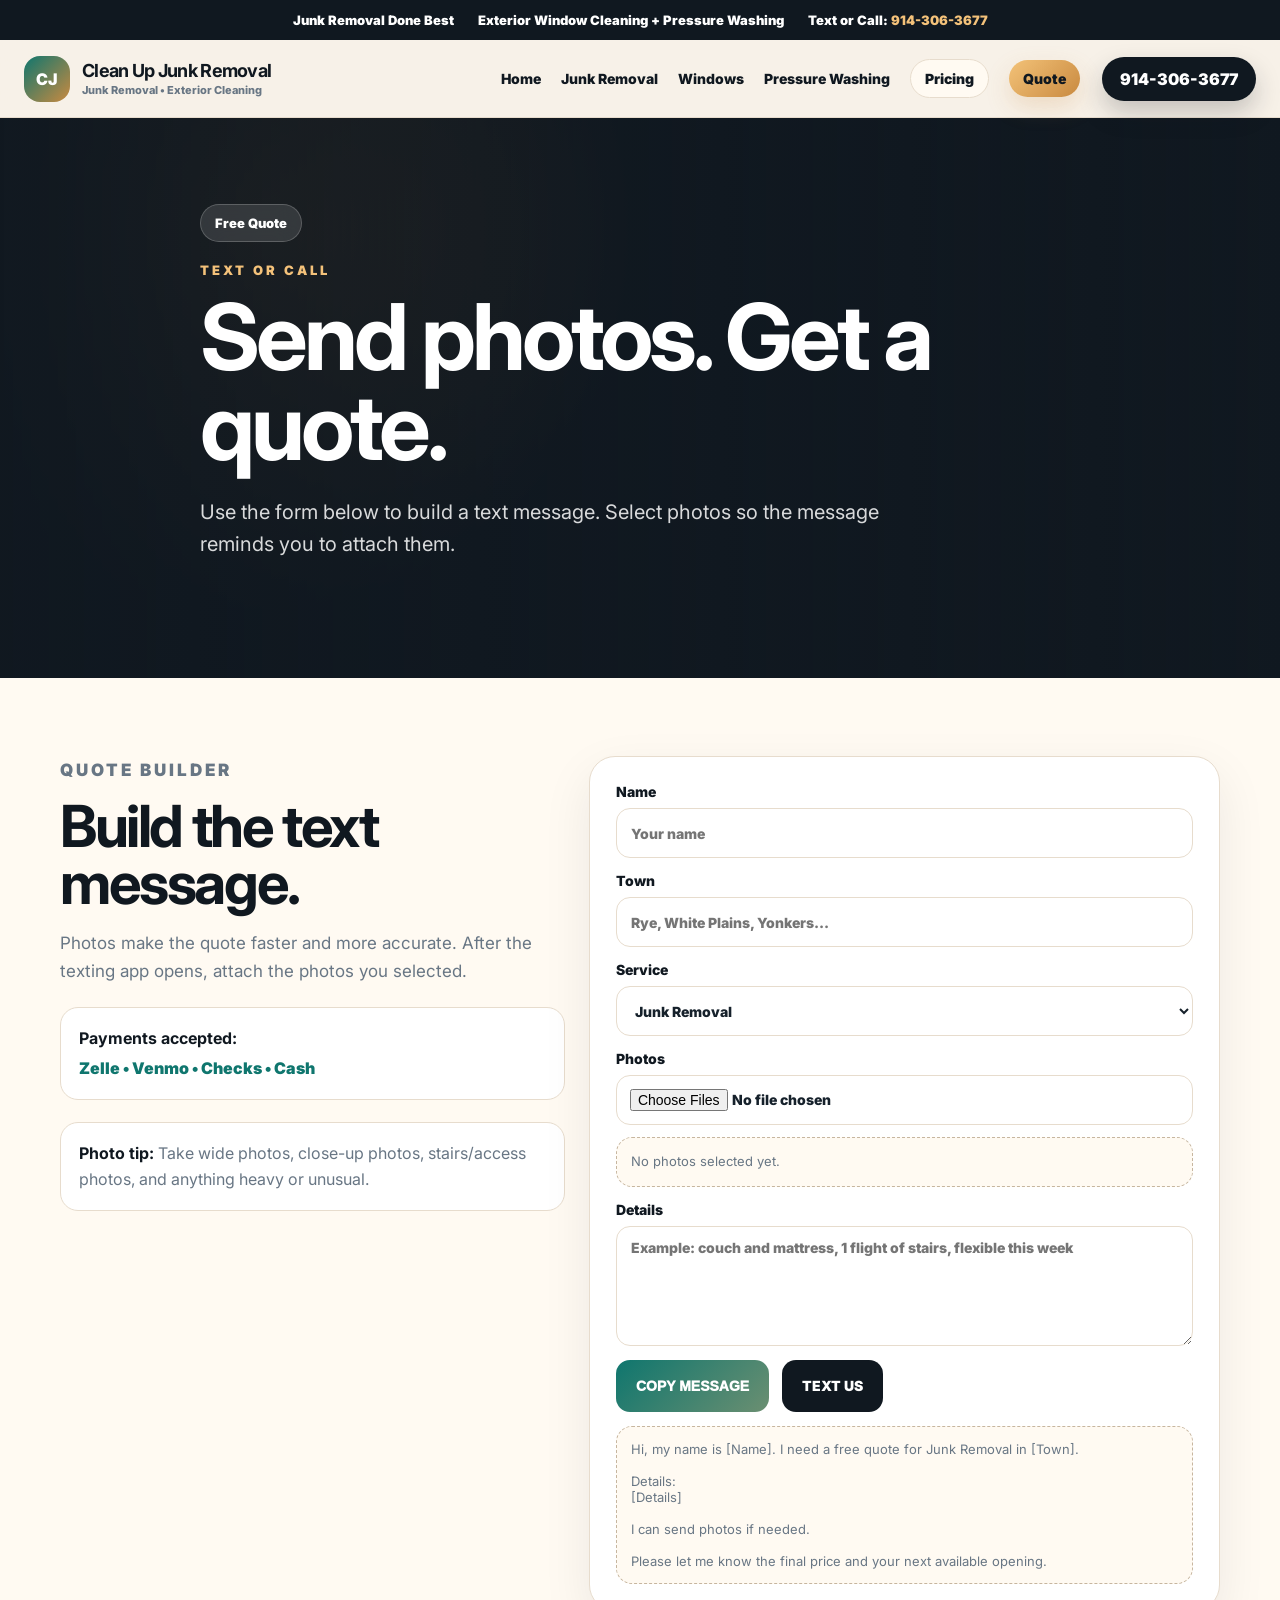
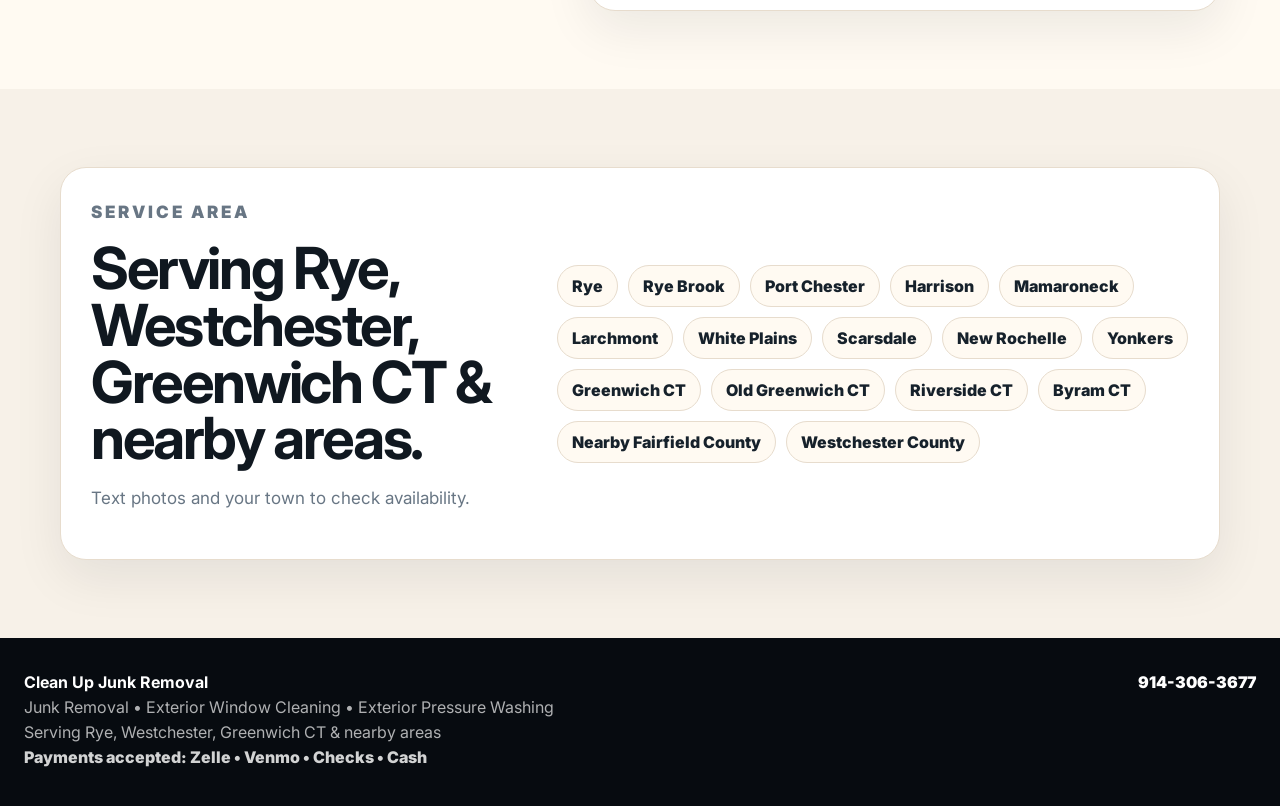
==== contact.html @ 40a19908 "Update pressure washing wording service area payments and mobile layout" ====
<!doctype html>
<html lang="en">
<head>
  <meta charset="utf-8" />
  <meta name="viewport" content="width=device-width, initial-scale=1" />
  <title>Free Quote | Clean Up Junk Removal</title>
  <meta name="description" content="Build a quote message and select photos for Clean Up Junk Removal in Westchester." />
  <link rel="stylesheet" href="style.css" />
  <script defer src="script.js"></script>
</head>

<body>

  <div class="progress"><span></span></div>

  <div class="topbar">
    <span>Junk Removal Done Best</span>
    <span>Exterior Window Cleaning + Pressure Washing</span>
    <span>Text or Call: <a href="tel:9143063677">914-306-3677</a></span>
  </div>

  <header class="header">
    <a href="index.html" class="brand">
      <span class="badge">CJ</span>
      <span>
        <strong>Clean Up Junk Removal</strong>
        <small>Junk Removal • Exterior Cleaning</small>
      </span>
    </a>

    
<nav class="nav">
  <a href="index.html">Home</a>
  <a href="junk-removal.html">Junk Removal</a>
  <a href="window-cleaning.html">Windows</a>
  <a href="power-washing.html">Pressure Washing</a>
  <a href="pricing.html" class="nav-cta nav-pricing">Pricing</a>
  <a href="contact.html" class="nav-cta nav-quote">Quote</a>
</nav>


    <a class="phone" href="tel:9143063677">914-306-3677</a>

    <button class="menu" id="menu" aria-label="Open menu">☰</button>
  </header>


  <main>
    <section class="hero small">
      <div class="hero-bg" style="background-image:url('https://images.unsplash.com/photo-1600585154340-be6161a56a0c?auto=format&fit=crop&w=1800&q=85');"></div>

      <div class="container hero-content reveal">
        <div class="pill">Free Quote</div>
        <p class="eyebrow">Text or Call</p>
        <h1>Send photos. Get a quote.</h1>
        <p class="hero-text">
          Use the form below to build a text message. Select photos so the message reminds you to attach them.
        </p>
      </div>
    </section>

    <section class="section soft">
      <div class="container quote-grid">
        <div class="reveal">
          <p class="eyebrow">Quote Builder</p>
          <h2>Build the text message.</h2>
          <p>
            Photos make the quote faster and more accurate. After the texting app opens,
            attach the photos you selected.
          </p>

          
          <div class="payment-methods-box">
            <strong>Payments accepted:</strong>
            <span>Zelle • Venmo • Checks • Cash</span>
          </div>

          <div class="photo-help">
            <strong>Photo tip:</strong>
            Take wide photos, close-up photos, stairs/access photos, and anything heavy or unusual.
          </div>
        </div>

        <form class="quote-form reveal">
          <label>Name
            <input id="name" type="text" placeholder="Your name">
          </label>

          <label>Town
            <input id="town" type="text" placeholder="Rye, White Plains, Yonkers...">
          </label>

          <label>Service
            <select id="service">
              <option>Junk Removal</option>
              <option>Exterior Window Cleaning</option>
              <option>Exterior Pressure Washing</option>
              <option>Junk Removal + Exterior Add-On</option>
            </select>
          </label>

          <label>Photos
            <input id="photoUpload" type="file" accept="image/*" multiple>
          </label>

          <div class="photo-list" id="photoList">
            No photos selected yet.
          </div>

          <label>Details
            <textarea id="details" placeholder="Example: couch and mattress, 1 flight of stairs, flexible this week"></textarea>
          </label>

          <div class="form-buttons">
            <button class="btn primary" type="button" id="copyMessage">Copy Message</button>
            <a class="btn dark" id="textMessage" href="sms:9143063677">Text Us</a>
          </div>

          <div class="preview" id="messagePreview">Fill this out and click Copy Message.</div>
        </form>
      </div>
    </section>

    <section class="section">
      <div class="container area-box reveal">
        <div>
          <p class="eyebrow">Service Area</p>
          <h2>Serving Rye, Westchester, Greenwich CT & nearby areas.</h2>
          <p>Text photos and your town to check availability.</p>
        </div>

        
<div class="areas">
  <span>Rye</span>
  <span>Rye Brook</span>
  <span>Port Chester</span>
  <span>Harrison</span>
  <span>Mamaroneck</span>
  <span>Larchmont</span>
  <span>White Plains</span>
  <span>Scarsdale</span>
  <span>New Rochelle</span>
  <span>Yonkers</span>
  <span>Greenwich CT</span>
  <span>Old Greenwich CT</span>
  <span>Riverside CT</span>
  <span>Byram CT</span>
  <span>Nearby Fairfield County</span>
  <span>Westchester County</span>
</div>

      </div>
    </section>
  </main>


  <footer class="footer">
    <div>
      <strong>Clean Up Junk Removal</strong>
      <p>Junk Removal • Exterior Window Cleaning • Exterior Pressure Washing</p>
      <p>Serving Rye, Westchester, Greenwich CT & nearby areas</p>
      <p class="payments">Payments accepted: Zelle • Venmo • Checks • Cash</p>
    </div>

    <a href="tel:9143063677">914-306-3677</a>
  </footer>

</body>
</html>
---- style.css ----
@import url('https://fonts.googleapis.com/css2?family=Inter:wght@400;600;700;800;900&display=swap');

:root {
  --dark: #101820;
  --dark2: #172430;
  --cream: #f7f1e8;
  --paper: #fffaf2;
  --teal: #0f766e;
  --sage: #6b8f71;
  --gold: #c98a40;
  --orange: #d97706;
  --text: #16212b;
  --muted: #687684;
  --line: #e7dccd;
  --white: #ffffff;
  --shadow: 0 24px 70px rgba(16, 24, 32, 0.16);
  --radius: 26px;
}

* {
  box-sizing: border-box;
}

html {
  scroll-behavior: smooth;
}

body {
  margin: 0;
  font-family: Inter, Arial, sans-serif;
  background: var(--cream);
  color: var(--text);
}

a {
  color: inherit;
  text-decoration: none;
}

.container {
  width: min(1160px, calc(100% - 36px));
  margin: 0 auto;
}

.progress {
  position: fixed;
  top: 0;
  left: 0;
  height: 4px;
  width: 100%;
  z-index: 9999;
}

.progress span {
  display: block;
  width: 0%;
  height: 100%;
  background: linear-gradient(90deg, var(--gold), var(--teal));
}

.topbar {
  min-height: 40px;
  display: flex;
  justify-content: center;
  gap: 24px;
  align-items: center;
  padding: 0 18px;
  background: var(--dark);
  color: white;
  font-size: 13px;
  font-weight: 900;
}

.topbar a {
  color: #f4c27a;
}

.header {
  height: 78px;
  position: sticky;
  top: 0;
  z-index: 100;
  padding: 0 24px;
  display: flex;
  align-items: center;
  gap: 22px;
  background: rgba(247, 241, 232, 0.92);
  border-bottom: 1px solid var(--line);
  backdrop-filter: blur(16px);
}

.brand {
  min-width: 250px;
  display: flex;
  align-items: center;
  gap: 12px;
}

.badge {
  width: 46px;
  height: 46px;
  border-radius: 16px;
  display: grid;
  place-items: center;
  background: linear-gradient(135deg, var(--teal), var(--gold));
  color: white;
  font-weight: 950;
}

.brand strong {
  display: block;
  color: var(--dark);
  font-size: 18px;
  letter-spacing: -0.7px;
}

.brand small {
  display: block;
  color: var(--muted);
  font-size: 11px;
  font-weight: 800;
  margin-top: 2px;
}

.nav {
  margin-left: auto;
  display: flex;
  align-items: center;
  gap: 20px;
  font-size: 14px;
  font-weight: 850;
}

.nav a {
  color: var(--dark);
  transition: 0.2s;
}

.nav a:hover,
.nav a.active {
  color: var(--teal);
}

.phone {
  padding: 12px 18px;
  border-radius: 999px;
  background: var(--dark);
  color: white;
  font-weight: 900;
  box-shadow: 0 12px 26px rgba(16, 24, 32, 0.22);
}

.menu {
  display: none;
  margin-left: auto;
  width: 46px;
  height: 46px;
  border: 0;
  border-radius: 14px;
  background: var(--dark);
  color: white;
  font-size: 24px;
}

.hero {
  position: relative;
  min-height: 680px;
  display: grid;
  align-items: center;
  overflow: hidden;
  color: white;
  background: var(--dark);
}

.hero.small {
  min-height: 500px;
}

.hero-bg {
  position: absolute;
  inset: 0;
  background-size: cover;
  background-position: center;
  transform: scale(1.04);
}

.hero::after {
  content: "";
  position: absolute;
  inset: 0;
  background:
    linear-gradient(90deg, rgba(16,24,32,.96), rgba(16,24,32,.68), rgba(16,24,32,.25)),
    radial-gradient(circle at 20% 20%, rgba(201,138,64,.35), transparent 34%);
}

.hero-content {
  position: relative;
  z-index: 2;
  max-width: 880px;
  padding: 86px 0;
}

.pill {
  width: fit-content;
  margin-bottom: 20px;
  padding: 10px 14px;
  border-radius: 999px;
  background: rgba(255,255,255,.12);
  border: 1px solid rgba(255,255,255,.2);
  backdrop-filter: blur(12px);
  font-size: 13px;
  font-weight: 900;
}

.eyebrow {
  margin: 0 0 14px;
  color: #f4c27a;
  font-size: 13px;
  font-weight: 950;
  letter-spacing: 3px;
  text-transform: uppercase;
}

h1,
h2,
h3 {
  margin: 0;
  line-height: 0.98;
}

h1 {
  color: white;
  font-size: clamp(48px, 8vw, 92px);
  letter-spacing: -4px;
}

h2 {
  color: var(--dark);
  font-size: clamp(34px, 5vw, 58px);
  letter-spacing: -2.4px;
}

h3 {
  color: var(--dark);
  font-size: 28px;
  letter-spacing: -1.2px;
}

.hero-text {
  max-width: 720px;
  margin: 24px 0 32px;
  color: rgba(255,255,255,.84);
  font-size: 20px;
  line-height: 1.6;
}

.actions,
.cta-row,
.form-buttons {
  display: flex;
  flex-wrap: wrap;
  gap: 13px;
}

.btn {
  min-height: 52px;
  padding: 0 20px;
  border: 0;
  border-radius: 14px;
  display: inline-flex;
  align-items: center;
  justify-content: center;
  cursor: pointer;
  font-weight: 950;
  font-size: 14px;
  text-transform: uppercase;
  transition: 0.2s;
}

.btn:hover {
  transform: translateY(-3px);
}

.primary {
  color: white;
  background: linear-gradient(135deg, var(--teal), var(--sage));
}

.gold {
  color: var(--dark);
  background: linear-gradient(135deg, #f3c278, var(--gold));
}

.dark {
  color: white;
  background: var(--dark);
}

.light {
  color: var(--dark);
  background: white;
  border: 1px solid var(--line);
}

.glass {
  color: white;
  background: rgba(255,255,255,.12);
  border: 1px solid rgba(255,255,255,.3);
  backdrop-filter: blur(10px);
}

.stats {
  margin-top: 36px;
  display: flex;
  flex-wrap: wrap;
  gap: 12px;
}

.stats div {
  padding: 16px 18px;
  min-width: 145px;
  border: 1px solid rgba(255,255,255,.16);
  border-radius: 18px;
  background: rgba(255,255,255,.1);
  backdrop-filter: blur(12px);
}

.stats strong {
  display: block;
  color: white;
  font-size: 23px;
  font-weight: 950;
}

.stats span {
  color: rgba(255,255,255,.72);
  font-size: 12px;
  font-weight: 850;
  text-transform: uppercase;
}

.section {
  padding: 78px 0;
}

.soft {
  background: var(--paper);
}

.heading {
  max-width: 820px;
  margin-bottom: 34px;
}

.heading.center {
  margin-left: auto;
  margin-right: auto;
  text-align: center;
}

.heading p,
.copy p,
.card p,
.price-card p,
.quote-grid p,
.area-box p {
  color: var(--muted);
  font-size: 17px;
  line-height: 1.65;
}

.service-switch {
  display: grid;
  grid-template-columns: 0.42fr 1fr;
  gap: 22px;
  align-items: stretch;
}

.switch-tabs {
  display: grid;
  gap: 12px;
}

.switch-tab {
  padding: 18px;
  min-height: 108px;
  border: 1px solid var(--line);
  border-radius: 20px;
  background: white;
  color: var(--dark);
  text-align: left;
  cursor: pointer;
  font: inherit;
  box-shadow: 0 15px 35px rgba(16,24,32,.07);
  transition: .2s;
}

.switch-tab:hover,
.switch-tab.active {
  background: var(--dark);
  color: white;
  transform: translateX(6px);
}

.switch-tab span {
  display: block;
  color: var(--gold);
  font-size: 12px;
  font-weight: 950;
  margin-bottom: 8px;
}

.switch-tab strong {
  display: block;
  font-size: 20px;
  font-weight: 950;
}

.switch-tab small {
  display: block;
  margin-top: 6px;
  color: var(--muted);
  font-weight: 750;
}

.switch-tab.active small,
.switch-tab:hover small {
  color: rgba(255,255,255,.7);
}

.switch-display {
  overflow: hidden;
  border-radius: 30px;
  display: grid;
  grid-template-columns: 0.92fr 1.08fr;
  background: white;
  border: 1px solid var(--line);
  box-shadow: var(--shadow);
}

.switch-photo {
  min-height: 500px;
  background-size: cover;
  background-position: center;
}

.switch-copy {
  padding: 34px;
  align-self: center;
}

.switch-copy p {
  color: var(--muted);
  line-height: 1.65;
}

ul {
  list-style: none;
  padding: 0;
  margin: 18px 0 0;
}

li {
  position: relative;
  padding-left: 22px;
  margin: 9px 0;
  font-weight: 700;
}

li::before {
  content: "✓";
  position: absolute;
  left: 0;
  color: var(--teal);
  font-weight: 950;
}

.cards,
.price-grid,
.reviews,
.steps {
  display: grid;
  grid-template-columns: repeat(3, 1fr);
  gap: 18px;
}

.card,
.price-card,
.review,
.step,
.quote-form,
.area-box {
  border: 1px solid var(--line);
  border-radius: var(--radius);
  background: white;
  box-shadow: 0 18px 50px rgba(16,24,32,.08);
}

.card {
  overflow: hidden;
  transition: .22s;
}

.card:hover,
.price-card:hover,
.review:hover,
.step:hover {
  transform: translateY(-6px);
  box-shadow: var(--shadow);
}

.card-img {
  min-height: 220px;
  background-size: cover;
  background-position: center;
}

.card-body,
.price-card,
.review,
.step {
  padding: 24px;
}

.tag {
  display: inline-flex;
  margin-bottom: 12px;
  padding: 8px 11px;
  border-radius: 999px;
  color: white;
  background: var(--dark);
  font-size: 11px;
  font-weight: 950;
  text-transform: uppercase;
  letter-spacing: .8px;
}

.tag.goldtag {
  background: var(--gold);
  color: var(--dark);
}

.tag.teal {
  background: var(--teal);
}

.card-link {
  display: inline-block;
  margin-top: 16px;
  color: var(--teal);
  font-weight: 950;
}

.price-tabs {
  display: flex;
  flex-wrap: wrap;
  gap: 10px;
  margin-bottom: 24px;
}

.price-tab {
  padding: 12px 16px;
  border: 1px solid var(--line);
  border-radius: 999px;
  background: white;
  color: var(--dark);
  font-weight: 950;
  cursor: pointer;
}

.price-tab.active {
  background: var(--dark);
  color: white;
}

.price-panel {
  display: none;
}

.price-panel.active {
  display: block;
}

.price-list {
  display: grid;
  gap: 10px;
}

.price-row {
  display: grid;
  grid-template-columns: 1fr auto;
  gap: 16px;
  padding: 16px 18px;
  border-radius: 16px;
  background: white;
  border: 1px solid var(--line);
}

.price-row strong {
  display: block;
  color: var(--dark);
}

.price-row small {
  display: block;
  margin-top: 4px;
  color: var(--muted);
}

.price-row b {
  color: var(--teal);
  white-space: nowrap;
}

.quote-grid {
  display: grid;
  grid-template-columns: 0.8fr 1fr;
  gap: 24px;
}

.quote-form {
  padding: 26px;
}

label {
  display: grid;
  gap: 8px;
  margin-bottom: 14px;
  color: var(--dark);
  font-size: 14px;
  font-weight: 850;
}

input,
select,
textarea {
  width: 100%;
  min-height: 50px;
  padding: 12px 14px;
  border: 1px solid var(--line);
  border-radius: 14px;
  background: white;
  color: var(--text);
  font: inherit;
  outline: none;
}

input:focus,
select:focus,
textarea:focus {
  border-color: var(--teal);
  box-shadow: 0 0 0 4px rgba(15,118,110,.12);
}

textarea {
  min-height: 120px;
  resize: vertical;
}

.preview {
  margin-top: 14px;
  padding: 14px;
  border: 1px dashed #c7b69f;
  border-radius: 16px;
  background: var(--paper);
  color: var(--muted);
  white-space: pre-wrap;
  font-size: 13px;
}

.stars {
  color: var(--gold);
  letter-spacing: 3px;
  font-size: 19px;
  margin-bottom: 12px;
}

.area-box {
  padding: 30px;
  display: grid;
  grid-template-columns: 0.7fr 1fr;
  gap: 24px;
  align-items: center;
}

.areas {
  display: flex;
  flex-wrap: wrap;
  gap: 10px;
}

.areas span {
  padding: 10px 14px;
  border-radius: 999px;
  background: var(--paper);
  border: 1px solid var(--line);
  font-weight: 850;
}

.final {
  padding: 90px 0;
  text-align: center;
  color: white;
  background:
    radial-gradient(circle at 20% 0%, rgba(201,138,64,.28), transparent 32%),
    linear-gradient(135deg, var(--dark), var(--dark2));
}

.final h2 {
  color: white;
}

.big-phone {
  display: inline-flex;
  margin-top: 20px;
  padding: 16px 25px;
  border-radius: 18px;
  background: white;
  color: var(--dark);
  font-size: clamp(30px, 5vw, 52px);
  font-weight: 950;
}

.footer {
  padding: 34px 24px;
  display: flex;
  justify-content: space-between;
  gap: 20px;
  color: white;
  background: #070b10;
}

.footer p {
  margin: 5px 0;
  color: rgba(255,255,255,.68);
}

.footer a {
  font-weight: 950;
}

.reveal {
  opacity: 0;
  transform: translateY(24px);
  transition: .65s ease;
}

.reveal.active {
  opacity: 1;
  transform: translateY(0);
}

@media(max-width: 1050px) {
  .nav,
  .phone {
    display: none;
  }

  .menu {
    display: block;
  }

  .header.open .nav {
    position: absolute;
    top: 78px;
    left: 16px;
    right: 16px;
    display: grid;
    gap: 10px;
    padding: 16px;
    border-radius: 20px;
    background: var(--paper);
    border: 1px solid var(--line);
    box-shadow: var(--shadow);
  }

  .header.open .nav a {
    padding: 12px;
    border-radius: 12px;
    background: white;
  }

  .service-switch,
  .switch-display,
  .cards,
  .price-grid,
  .reviews,
  .steps,
  .quote-grid,
  .area-box {
    grid-template-columns: 1fr;
  }

  .switch-photo {
    min-height: 340px;
  }

  h1 {
    letter-spacing: -2px;
  }
}

@media(max-width: 700px) {
  .topbar {
    display: none;
  }

  .brand small {
    display: none;
  }

  .brand {
    min-width: auto;
  }

  .header {
    padding: 0 14px;
  }

  h1 {
    font-size: 46px;
  }

  .actions,
  .cta-row,
  .form-buttons {
    flex-direction: column;
  }

  .btn {
    width: 100%;
  }

  .price-row {
    grid-template-columns: 1fr;
  }

  .footer {
    flex-direction: column;
  }
}


/* ===== Consumer Interactive Pricing Upgrade ===== */

.estimator-section {
  background:
    radial-gradient(circle at 10% 0%, rgba(201, 138, 64, 0.16), transparent 32%),
    var(--cream);
}

.estimate-box {
  overflow: hidden;
  border: 1px solid var(--line);
  border-radius: 34px;
  background: white;
  box-shadow: var(--shadow);
}

.estimate-tabs {
  display: flex;
  flex-wrap: wrap;
  gap: 10px;
  padding: 18px;
  border-bottom: 1px solid var(--line);
  background: var(--paper);
}

.estimate-tab {
  min-height: 46px;
  padding: 0 16px;
  border: 1px solid var(--line);
  border-radius: 999px;
  background: white;
  color: var(--dark);
  font: inherit;
  font-weight: 950;
  cursor: pointer;
  transition: 0.2s;
}

.estimate-tab:hover,
.estimate-tab.active {
  background: var(--dark);
  color: white;
  transform: translateY(-2px);
}

.estimate-layout {
  display: grid;
  grid-template-columns: 1fr 0.85fr;
  gap: 0;
}

.estimate-controls {
  padding: 28px;
}

.estimate-panel {
  display: none;
  animation: estimateIn 0.25s ease;
}

.estimate-panel.active {
  display: grid;
  gap: 16px;
}

@keyframes estimateIn {
  from {
    opacity: 0;
    transform: translateY(8px);
  }

  to {
    opacity: 1;
    transform: translateY(0);
  }
}

.estimate-result {
  padding: 32px;
  color: white;
  background:
    radial-gradient(circle at 100% 0%, rgba(201, 138, 64, 0.32), transparent 36%),
    linear-gradient(135deg, var(--dark), var(--dark2));
}

.estimate-result span {
  display: block;
  color: #f4c27a;
  font-size: 12px;
  font-weight: 950;
  letter-spacing: 2px;
  text-transform: uppercase;
}

.estimate-result strong {
  display: block;
  margin-top: 8px;
  color: white;
  font-size: clamp(38px, 5vw, 66px);
  letter-spacing: -2px;
}

.estimate-result p {
  color: rgba(255, 255, 255, 0.76);
  line-height: 1.65;
}

.estimate-meter {
  height: 12px;
  margin: 24px 0;
  overflow: hidden;
  border-radius: 999px;
  background: rgba(255, 255, 255, 0.16);
}

.estimate-meter div {
  width: 18%;
  height: 100%;
  border-radius: 999px;
  background: linear-gradient(90deg, var(--gold), var(--teal));
  transition: width 0.35s ease;
}

.consumer-tools {
  background:
    radial-gradient(circle at 100% 0%, rgba(15, 118, 110, 0.12), transparent 30%),
    var(--paper);
}

@media(max-width: 1050px) {
  .estimate-layout {
    grid-template-columns: 1fr;
  }
}


/* ===== Pricing cleanup + photo upload update ===== */

.pricing-note {
  margin-top: 18px;
  padding: 18px;
  border: 1px solid var(--line);
  border-radius: 18px;
  background: var(--paper);
  color: var(--muted);
  line-height: 1.6;
  font-weight: 700;
}

.photo-help {
  margin-top: 22px;
  padding: 18px;
  border: 1px solid var(--line);
  border-radius: 18px;
  background: white;
  color: var(--muted);
  line-height: 1.6;
}

.photo-help strong {
  color: var(--dark);
}

.photo-list {
  margin: -2px 0 14px;
  padding: 14px;
  border: 1px dashed #c7b69f;
  border-radius: 16px;
  background: var(--paper);
  color: var(--muted);
  font-size: 13px;
  line-height: 1.5;
}

.photo-list strong {
  color: var(--dark);
}

.photo-list small {
  display: inline-block;
  margin-top: 8px;
  color: var(--teal);
  font-weight: 900;
}

input[type="file"] {
  padding: 13px;
  background: white;
  cursor: pointer;
}


/* ===== Homepage Fix: clickable services, smaller layout, before/after sliders ===== */

.homepage-compact .compact-hero {
  min-height: 610px;
}

.homepage-compact .compact-section {
  padding: 58px 0;
}

.homepage-compact .compact-final {
  padding: 72px 0;
}

.home-ba-grid {
  display: grid;
  grid-template-columns: 1fr 1fr;
  gap: 18px;
}

.ba-card-home {
  overflow: hidden;
  border: 1px solid var(--line);
  border-radius: var(--radius);
  background: white;
  box-shadow: 0 18px 50px rgba(16,24,32,.08);
}

.ba-info {
  padding: 24px;
}

.ba-info p {
  color: var(--muted);
  line-height: 1.6;
}

.ba-slider {
  position: relative;
  min-height: 360px;
  overflow: hidden;
  background: var(--dark);
}

.ba-base,
.ba-after {
  position: absolute;
  inset: 0;
  background-size: cover;
  background-position: center;
}

.ba-after {
  clip-path: inset(0 48% 0 0);
}

.ba-slider::after {
  content: "";
  position: absolute;
  inset: 0;
  background: linear-gradient(180deg, transparent, rgba(16,24,32,.34));
  pointer-events: none;
}

.ba-range {
  position: absolute;
  inset: 0;
  z-index: 5;
  width: 100%;
  height: 100%;
  opacity: 0;
  cursor: ew-resize;
}

.ba-handle {
  position: absolute;
  z-index: 4;
  top: 0;
  bottom: 0;
  left: 52%;
  width: 3px;
  background: white;
  box-shadow: 0 0 22px rgba(255,255,255,.8);
  pointer-events: none;
}

.ba-handle::before {
  content: "↔";
  position: absolute;
  top: 50%;
  left: 50%;
  width: 54px;
  height: 54px;
  display: grid;
  place-items: center;
  transform: translate(-50%, -50%);
  border-radius: 50%;
  background: white;
  color: var(--dark);
  font-size: 22px;
  font-weight: 950;
  box-shadow: 0 14px 35px rgba(16,24,32,.25);
}

.ba-label {
  position: absolute;
  z-index: 6;
  top: 18px;
  padding: 9px 12px;
  border-radius: 999px;
  color: white;
  background: rgba(16,24,32,.76);
  backdrop-filter: blur(10px);
  font-size: 12px;
  font-weight: 950;
  text-transform: uppercase;
  letter-spacing: 1px;
}

.ba-label.left {
  left: 18px;
}

.ba-label.right {
  right: 18px;
}

.switch-photo {
  background-color: var(--dark);
}

.switch-tab {
  user-select: none;
}

@media(max-width: 1050px) {
  .home-ba-grid {
    grid-template-columns: 1fr;
  }
}

@media(max-width: 700px) {
  .homepage-compact .compact-hero {
    min-height: 560px;
  }

  .ba-slider {
    min-height: 300px;
  }
}


/* ===== Real Customer Reviews Upgrade ===== */

.real-reviews {
  background:
    radial-gradient(circle at 100% 0%, rgba(201, 138, 64, 0.12), transparent 32%),
    var(--paper);
}

.real-reviews .reviews {
  align-items: stretch;
}

.review {
  position: relative;
  overflow: hidden;
}

.review::before {
  content: "";
  position: absolute;
  inset: 0 0 auto 0;
  height: 5px;
  background: linear-gradient(90deg, var(--gold), var(--teal));
}

.review-top {
  display: flex;
  justify-content: space-between;
  gap: 14px;
  align-items: flex-start;
  margin-bottom: 14px;
}

.review-service {
  display: inline-flex;
  padding: 8px 11px;
  border-radius: 999px;
  background: var(--dark);
  color: white;
  font-size: 11px;
  font-weight: 950;
  letter-spacing: 0.8px;
  text-transform: uppercase;
}

.review p {
  font-size: 16px;
  line-height: 1.72;
}

.single-review {
  max-width: 860px;
  margin: 0 auto;
}

.service-review-section {
  padding-top: 62px;
  padding-bottom: 62px;
}

@media(max-width: 700px) {
  .review-top {
    display: grid;
  }
}


/* ===== Nav, mobile, service area, payment, and homepage cleanup update ===== */

.nav .nav-cta {
  padding: 10px 14px;
  border-radius: 999px;
  font-weight: 950;
}

.nav .nav-pricing {
  background: var(--paper);
  border: 1px solid var(--line);
}

.nav .nav-quote {
  color: var(--dark);
  background: linear-gradient(135deg, #f3c278, var(--gold));
  box-shadow: 0 10px 24px rgba(201, 138, 64, 0.22);
}

.nav .nav-quote:hover,
.nav .nav-pricing:hover {
  color: var(--dark);
  transform: translateY(-2px);
}

.payments {
  font-weight: 850;
  color: rgba(255,255,255,.82) !important;
}

.payment-methods-box {
  margin-top: 22px;
  padding: 18px;
  border-radius: 18px;
  background: white;
  border: 1px solid var(--line);
  color: var(--muted);
  line-height: 1.6;
}

.payment-methods-box strong {
  display: block;
  color: var(--dark);
  margin-bottom: 4px;
}

.payment-methods-box span {
  font-weight: 900;
  color: var(--teal);
}

.homepage-compact .compact-section {
  padding-top: 48px;
  padding-bottom: 48px;
}

.homepage-compact .compact-hero {
  min-height: 580px;
}

.homepage-compact .stats {
  margin-top: 26px;
}

.service-switch {
  margin-top: 10px;
}

.switch-tab {
  min-height: 92px;
}

.switch-photo {
  min-height: 430px;
}

.areas span {
  transition: 0.2s ease;
}

.areas span:hover {
  background: var(--dark);
  color: white;
  transform: translateY(-2px);
}

@media(max-width: 1050px) {
  .header.open .nav .nav-cta {
    text-align: center;
  }

  .header.open .nav .nav-quote {
    background: linear-gradient(135deg, #f3c278, var(--gold));
  }

  .switch-photo {
    min-height: 300px;
  }
}

@media(max-width: 700px) {
  body {
    overflow-x: hidden;
  }

  .homepage-compact .compact-hero {
    min-height: 520px;
  }

  .hero-content {
    padding-top: 56px;
    padding-bottom: 56px;
  }

  .hero-text {
    font-size: 17px;
  }

  .stats {
    display: grid;
    grid-template-columns: 1fr;
  }

  .switch-tab {
    min-height: auto;
    padding: 15px;
  }

  .switch-copy {
    padding: 22px;
  }

  .switch-photo {
    min-height: 240px;
  }

  .cards,
  .reviews,
  .steps,
  .quote-grid,
  .area-box {
    gap: 14px;
  }

  .section {
    padding-top: 52px;
    padding-bottom: 52px;
  }

  .footer {
    padding-bottom: 40px;
  }

  .areas span {
    font-size: 13px;
  }
}
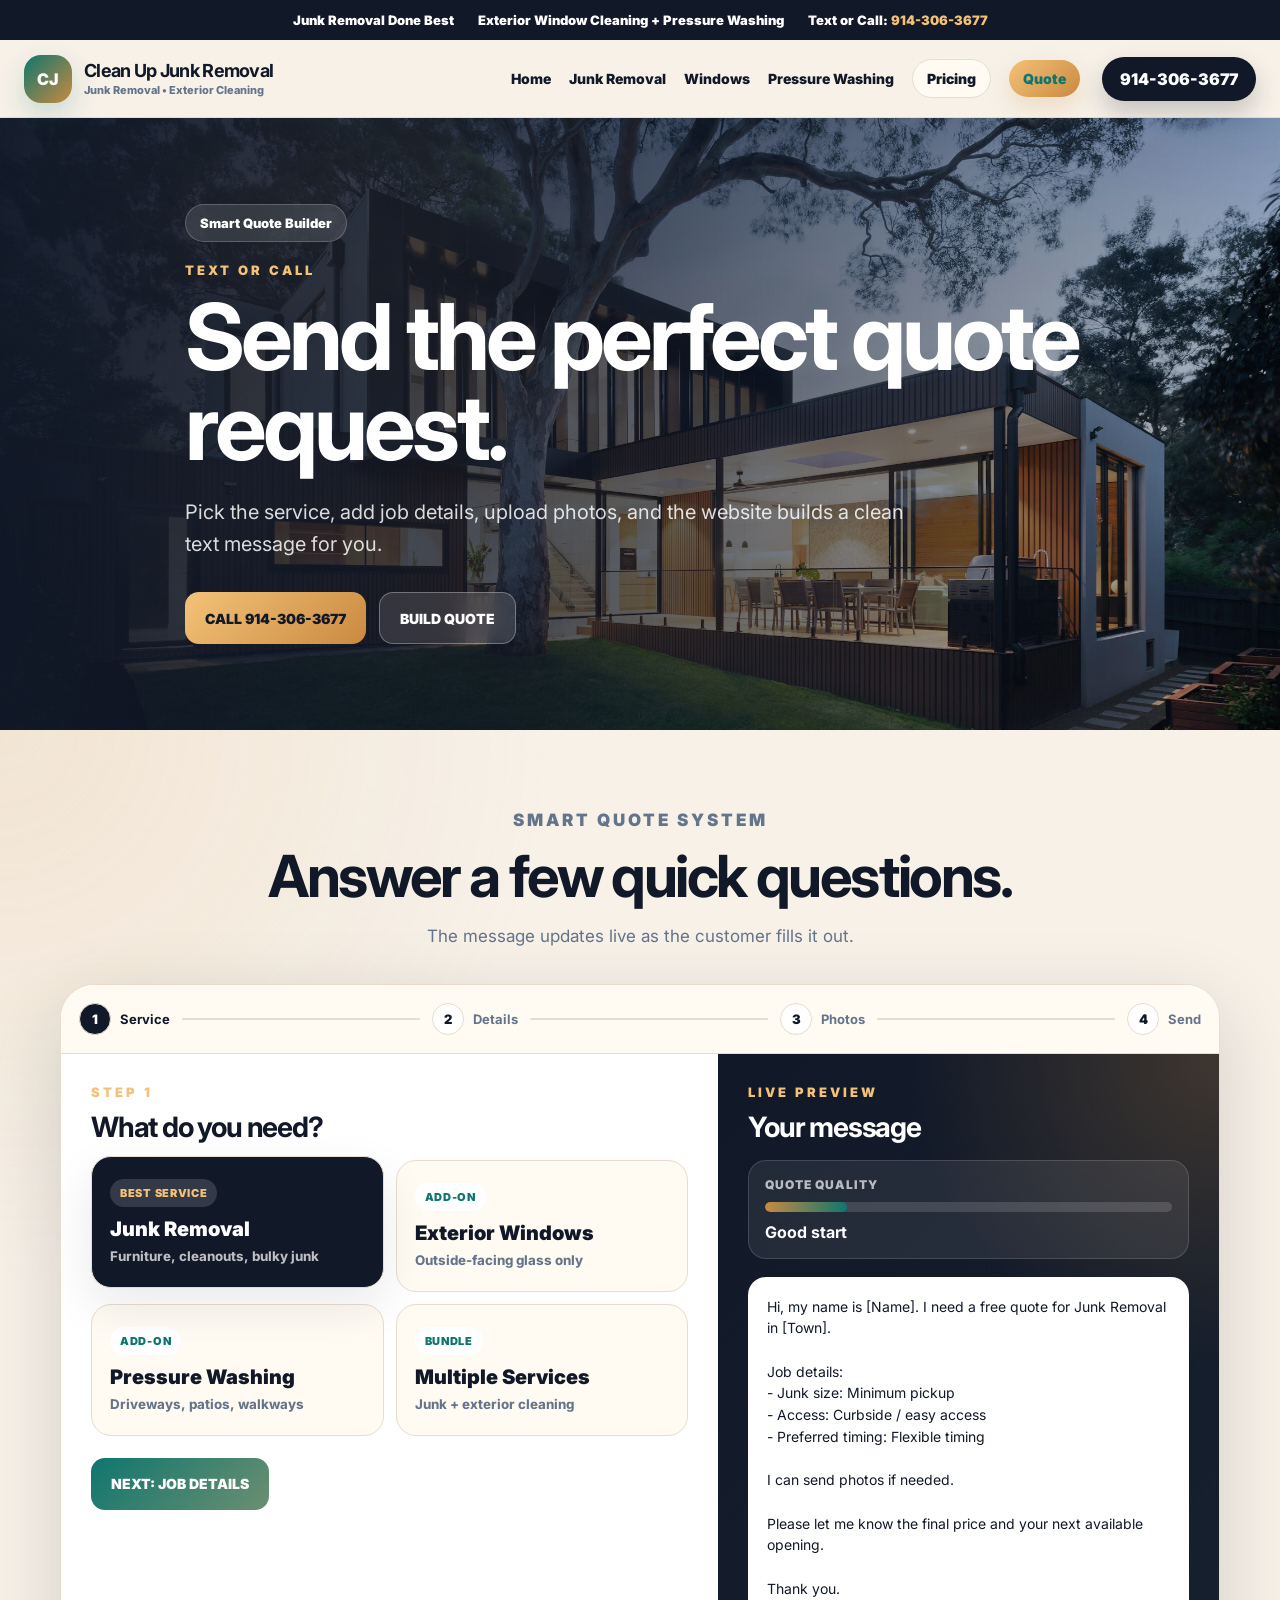
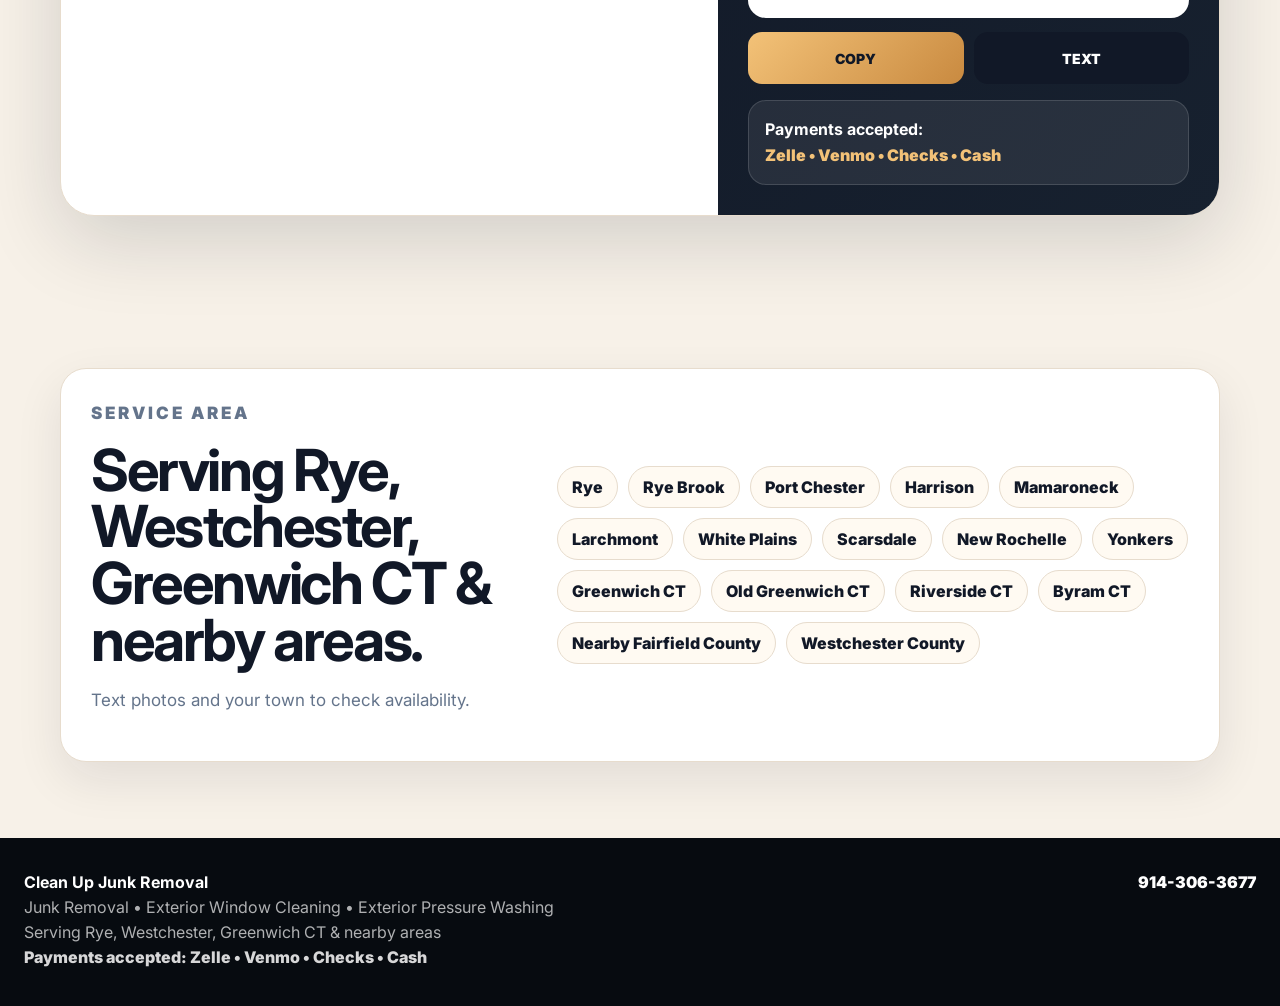
==== commit f033484a: "Fix quote submit button" ====
--- a/contact.html
+++ b/contact.html
@@ -4,13 +4,13 @@
   <meta charset="utf-8" />
   <meta name="viewport" content="width=device-width, initial-scale=1" />
   <title>Free Quote | Clean Up Junk Removal</title>
-  <meta name="description" content="Build a quote message and select photos for Clean Up Junk Removal in Westchester." />
+  <meta name="description" content="Build a quote message and send photos for junk removal, exterior window cleaning, or pressure washing." />
   <link rel="stylesheet" href="style.css" />
+  <script src="backend-config.js"></script>
   <script defer src="script.js"></script>
 </head>
 
 <body>
-
   <div class="progress"><span></span></div>
 
   <div class="topbar">
@@ -28,96 +28,314 @@
       </span>
     </a>
 
-    
-<nav class="nav">
-  <a href="index.html">Home</a>
-  <a href="junk-removal.html">Junk Removal</a>
-  <a href="window-cleaning.html">Windows</a>
-  <a href="power-washing.html">Pressure Washing</a>
-  <a href="pricing.html" class="nav-cta nav-pricing">Pricing</a>
-  <a href="contact.html" class="nav-cta nav-quote">Quote</a>
-</nav>
-
+    <nav class="nav">
+      <a href="index.html">Home</a>
+      <a href="junk-removal.html">Junk Removal</a>
+      <a href="window-cleaning.html">Windows</a>
+      <a href="power-washing.html">Pressure Washing</a>
+      <a href="pricing.html" class="nav-cta nav-pricing">Pricing</a>
+      <a href="contact.html" class="active nav-cta nav-quote">Quote</a>
+    </nav>
 
     <a class="phone" href="tel:9143063677">914-306-3677</a>
-
     <button class="menu" id="menu" aria-label="Open menu">☰</button>
   </header>
 
-
   <main>
-    <section class="hero small">
-      <div class="hero-bg" style="background-image:url('https://images.unsplash.com/photo-1600585154340-be6161a56a0c?auto=format&fit=crop&w=1800&q=85');"></div>
-
+    <section class="hero small quote-hero">
+      <div class="hero-bg" style="background-image:url('assets/img/clean-home-exterior-pro.jpg');"></div>
       <div class="container hero-content reveal">
-        <div class="pill">Free Quote</div>
+        <div class="pill">Smart Quote Builder</div>
         <p class="eyebrow">Text or Call</p>
-        <h1>Send photos. Get a quote.</h1>
+        <h1>Send the perfect quote request.</h1>
         <p class="hero-text">
-          Use the form below to build a text message. Select photos so the message reminds you to attach them.
+          Pick the service, add job details, upload photos, and the website builds a clean text message for you.
         </p>
+
+        <div class="actions">
+          <a class="btn gold" href="tel:9143063677">Call 914-306-3677</a>
+          <a class="btn glass" href="#smartQuote">Build Quote</a>
+        </div>
       </div>
     </section>
 
-    <section class="section soft">
-      <div class="container quote-grid">
-        <div class="reveal">
-          <p class="eyebrow">Quote Builder</p>
-          <h2>Build the text message.</h2>
-          <p>
-            Photos make the quote faster and more accurate. After the texting app opens,
-            attach the photos you selected.
-          </p>
-
-          
-          <div class="payment-methods-box">
-            <strong>Payments accepted:</strong>
-            <span>Zelle • Venmo • Checks • Cash</span>
+    <section class="section smart-quote-section" id="smartQuote">
+      <div class="container">
+        <div class="heading center reveal">
+          <p class="eyebrow">Smart Quote System</p>
+          <h2>Answer a few quick questions.</h2>
+          <p>The message updates live as the customer fills it out.</p>
+        </div>
+
+        <div class="smart-quote-shell reveal">
+          <div class="quote-progress">
+            <div class="quote-progress-step active" data-progress="1">
+              <span>1</span>
+              <strong>Service</strong>
+            </div>
+            <div class="quote-progress-line"></div>
+            <div class="quote-progress-step" data-progress="2">
+              <span>2</span>
+              <strong>Details</strong>
+            </div>
+            <div class="quote-progress-line"></div>
+            <div class="quote-progress-step" data-progress="3">
+              <span>3</span>
+              <strong>Photos</strong>
+            </div>
+            <div class="quote-progress-line"></div>
+            <div class="quote-progress-step" data-progress="4">
+              <span>4</span>
+              <strong>Send</strong>
+            </div>
           </div>
 
-          <div class="photo-help">
-            <strong>Photo tip:</strong>
-            Take wide photos, close-up photos, stairs/access photos, and anything heavy or unusual.
+          <div class="smart-quote-grid">
+            <form class="smart-quote-form" id="smartQuoteForm">
+              <section class="quote-step active" data-step="1">
+                <p class="eyebrow">Step 1</p>
+                <h3>What do you need?</h3>
+
+                <div class="quote-service-cards">
+                  <button type="button" class="quote-service-card active" data-quote-service="Junk Removal">
+                    <span>Best Service</span>
+                    <strong>Junk Removal</strong>
+                    <small>Furniture, cleanouts, bulky junk</small>
+                  </button>
+
+                  <button type="button" class="quote-service-card" data-quote-service="Exterior Window Cleaning">
+                    <span>Add-On</span>
+                    <strong>Exterior Windows</strong>
+                    <small>Outside-facing glass only</small>
+                  </button>
+
+                  <button type="button" class="quote-service-card" data-quote-service="Exterior Pressure Washing">
+                    <span>Add-On</span>
+                    <strong>Pressure Washing</strong>
+                    <small>Driveways, patios, walkways</small>
+                  </button>
+
+                  <button type="button" class="quote-service-card" data-quote-service="Junk Removal + Exterior Add-On">
+                    <span>Bundle</span>
+                    <strong>Multiple Services</strong>
+                    <small>Junk + exterior cleaning</small>
+                  </button>
+                </div>
+
+                <div class="quote-next-row">
+                  <button type="button" class="btn primary quote-next" data-next="2">Next: Job Details</button>
+                </div>
+              </section>
+
+              <section class="quote-step" data-step="2">
+                <p class="eyebrow">Step 2</p>
+                <h3>Tell us about the job.</h3>
+
+                <div class="quote-two-col">
+                  <label>Name
+                    <input id="qName" type="text" placeholder="Your name">
+                  </label>
+
+                  <label>Town
+                    <input id="qTown" type="text" placeholder="Rye, Greenwich, White Plains...">
+                  </label>
+
+                  <label>Phone
+                    <input id="qPhone" type="tel" placeholder="914-306-3677">
+                  </label>
+                </div>
+
+                <label>Preferred timing
+                  <select id="qTiming">
+                    <option>Flexible timing</option>
+                    <option>This week if available</option>
+                    <option>Next available opening</option>
+                    <option>Weekend if available</option>
+                  </select>
+                </label>
+
+                <div id="junkQuestions" class="smart-question-group active">
+                  <label>Junk job size
+                    <select id="qJunkSize">
+                      <option>Minimum pickup</option>
+                      <option>Single large item</option>
+                      <option>Small pickup</option>
+                      <option>Medium load</option>
+                      <option>Large load</option>
+                      <option>Full load</option>
+                      <option>Cleanout</option>
+                    </select>
+                  </label>
+
+                  <label>Access
+                    <select id="qJunkAccess">
+                      <option>Curbside / easy access</option>
+                      <option>Inside pickup</option>
+                      <option>Stairs involved</option>
+                      <option>Long carry</option>
+                      <option>Heavy items</option>
+                    </select>
+                  </label>
+                </div>
+
+                <div id="windowQuestions" class="smart-question-group">
+                  <label>Approx. exterior windows
+                    <select id="qWindowCount">
+                      <option>Not sure</option>
+                      <option>Up to 15</option>
+                      <option>Up to 20</option>
+                      <option>Up to 30</option>
+                      <option>More than 30</option>
+                    </select>
+                  </label>
+
+                  <label>Window add-ons
+                    <select id="qWindowExtras">
+                      <option>Exterior glass only</option>
+                      <option>Screens included</option>
+                      <option>Sills included</option>
+                      <option>Screens and sills included</option>
+                    </select>
+                  </label>
+                </div>
+
+                <div id="washingQuestions" class="smart-question-group">
+                  <label>Surface
+                    <select id="qWashSurface">
+                      <option>Driveway</option>
+                      <option>Walkway</option>
+                      <option>Patio</option>
+                      <option>Multiple outdoor areas</option>
+                      <option>Not sure</option>
+                    </select>
+                  </label>
+
+                  <label>Condition
+                    <select id="qWashCondition">
+                      <option>Light dirt</option>
+                      <option>Moderate buildup</option>
+                      <option>Heavy buildup</option>
+                      <option>Stains / algae / problem spots</option>
+                    </select>
+                  </label>
+                </div>
+
+                <label>Extra details
+                  <textarea id="qDetails" placeholder="Example: couch and mattress inside apartment, 1 flight of stairs, flexible this week"></textarea>
+                </label>
+
+                <div class="quote-next-row">
+                  <button type="button" class="btn light quote-back" data-back="1">Back</button>
+                  <button type="button" class="btn primary quote-next" data-next="3">Next: Photos</button>
+                </div>
+              </section>
+
+              <section class="quote-step" data-step="3">
+                <p class="eyebrow">Step 3</p>
+                <h3>Add photos for a faster quote.</h3>
+
+                <div class="photo-instructions">
+                  <strong>Best photos to send:</strong>
+                  <span>Wide photo • Close-up photo • Stairs/access photo • Heavy item photo • Outdoor surface photo</span>
+                </div>
+
+                <label>Upload photos
+                  <input id="qPhotos" type="file" accept="image/*" multiple capture="environment">
+                </label>
+
+                <div class="smart-photo-list" id="smartPhotoList">
+                  No photos selected yet.
+                </div>
+
+                <div class="photo-checklist">
+                  <label><input type="checkbox" class="qCheck" value="wide photos"> Wide photos</label>
+                  <label><input type="checkbox" class="qCheck" value="close-up photos"> Close-ups</label>
+                  <label><input type="checkbox" class="qCheck" value="stairs or access photos"> Stairs/access</label>
+                  <label><input type="checkbox" class="qCheck" value="heavy item photos"> Heavy items</label>
+                </div>
+
+                <div class="quote-next-row">
+                  <button type="button" class="btn light quote-back" data-back="2">Back</button>
+                  <button type="button" class="btn primary quote-next" data-next="4">Next: Send</button>
+                </div>
+              </section>
+
+              <section class="quote-step" data-step="4">
+                <p class="eyebrow">Step 4</p>
+                <h3>Send the quote request.</h3>
+
+                <div class="send-options-grid">
+                  <button type="button" class="send-option best submit-lead-option" id="qSubmitLead">
+                    <span>Best Option</span>
+                    <strong>Submit Quote Request</strong>
+                    <small>Sends the form directly into our quote system.</small>
+                  </button>
+
+                  <button type="button" class="send-option best" id="qShare">
+                    <span>Best on Phone</span>
+                    <strong>Share Photos + Message</strong>
+                    <small>Opens your phone share sheet. Choose Messages.</small>
+                  </button>
+
+                  <a class="send-option" id="qText" href="sms:9143063677">
+                    <span>Fallback</span>
+                    <strong>Send Directly To Us</strong>
+                    <small>Opens a text. Attach photos manually.</small>
+                  </a>
+
+                  <button type="button" class="send-option" id="qCopy">
+                    <span>Quick</span>
+                    <strong>Copy Message</strong>
+                    <small>Copy and paste anywhere.</small>
+                  </button>
+
+                  <a class="send-option" href="tel:9143063677">
+                    <span>Direct</span>
+                    <strong>Call Now</strong>
+                    <small>914-306-3677</small>
+                  </a>
+                </div>
+
+                <div class="native-share-status backend-submit-status" id="backendSubmitStatus">
+                  Fill out the form, then click Submit Quote Request.
+                </div>
+
+                <div class="native-share-status" id="qStatus">
+                  Tip: On iPhone or Android, use Share Photos + Message, then choose Messages.
+                </div>
+
+                <div class="quote-next-row">
+                  <button type="button" class="btn light quote-back" data-back="3">Back</button>
+                </div>
+              </section>
+            </form>
+
+            <aside class="quote-preview-panel">
+              <div class="quote-preview-sticky">
+                <p class="eyebrow">Live Preview</p>
+                <h3>Your message</h3>
+
+                <div class="quote-score">
+                  <span>Quote quality</span>
+                  <div class="quote-score-bar"><div id="quoteScoreFill"></div></div>
+                  <strong id="quoteScoreText">Good start</strong>
+                </div>
+
+                <pre id="qPreview">Fill out the quote builder and your message will appear here.</pre>
+
+                <div class="quote-mini-actions">
+                  <button type="button" class="btn gold" id="qCopyMini">Copy</button>
+                  <a class="btn dark" id="qTextMini" href="sms:9143063677">Text</a>
+                </div>
+
+                <div class="quote-trust-box">
+                  <strong>Payments accepted:</strong>
+                  <span>Zelle • Venmo • Checks • Cash</span>
+                </div>
+              </div>
+            </aside>
           </div>
         </div>
-
-        <form class="quote-form reveal">
-          <label>Name
-            <input id="name" type="text" placeholder="Your name">
-          </label>
-
-          <label>Town
-            <input id="town" type="text" placeholder="Rye, White Plains, Yonkers...">
-          </label>
-
-          <label>Service
-            <select id="service">
-              <option>Junk Removal</option>
-              <option>Exterior Window Cleaning</option>
-              <option>Exterior Pressure Washing</option>
-              <option>Junk Removal + Exterior Add-On</option>
-            </select>
-          </label>
-
-          <label>Photos
-            <input id="photoUpload" type="file" accept="image/*" multiple>
-          </label>
-
-          <div class="photo-list" id="photoList">
-            No photos selected yet.
-          </div>
-
-          <label>Details
-            <textarea id="details" placeholder="Example: couch and mattress, 1 flight of stairs, flexible this week"></textarea>
-          </label>
-
-          <div class="form-buttons">
-            <button class="btn primary" type="button" id="copyMessage">Copy Message</button>
-            <a class="btn dark" id="textMessage" href="sms:9143063677">Text Us</a>
-          </div>
-
-          <div class="preview" id="messagePreview">Fill this out and click Copy Message.</div>
-        </form>
       </div>
     </section>
 
@@ -129,30 +347,12 @@
           <p>Text photos and your town to check availability.</p>
         </div>
 
-        
-<div class="areas">
-  <span>Rye</span>
-  <span>Rye Brook</span>
-  <span>Port Chester</span>
-  <span>Harrison</span>
-  <span>Mamaroneck</span>
-  <span>Larchmont</span>
-  <span>White Plains</span>
-  <span>Scarsdale</span>
-  <span>New Rochelle</span>
-  <span>Yonkers</span>
-  <span>Greenwich CT</span>
-  <span>Old Greenwich CT</span>
-  <span>Riverside CT</span>
-  <span>Byram CT</span>
-  <span>Nearby Fairfield County</span>
-  <span>Westchester County</span>
-</div>
-
+        <div class="areas">
+          <span>Rye</span><span>Rye Brook</span><span>Port Chester</span><span>Harrison</span><span>Mamaroneck</span><span>Larchmont</span><span>White Plains</span><span>Scarsdale</span><span>New Rochelle</span><span>Yonkers</span><span>Greenwich CT</span><span>Old Greenwich CT</span><span>Riverside CT</span><span>Byram CT</span><span>Nearby Fairfield County</span><span>Westchester County</span>
+        </div>
       </div>
     </section>
   </main>
-
 
   <footer class="footer">
     <div>
@@ -164,6 +364,5 @@
 
     <a href="tel:9143063677">914-306-3677</a>
   </footer>
-
 </body>
 </html>
--- a/style.css
+++ b/style.css
@@ -1,21 +1,24 @@
 
-@import url('https://fonts.googleapis.com/css2?family=Inter:wght@400;600;700;800;900&display=swap');
+@import url('https://fonts.googleapis.com/css2?family=Inter:wght@400;500;600;700;800;900&display=swap');
 
 :root {
-  --dark: #101820;
-  --dark2: #172430;
+  --ink: #111827;
+  --ink-2: #17212f;
   --cream: #f7f1e8;
   --paper: #fffaf2;
+  --white: #ffffff;
+  --muted: #64748b;
+  --line: #e7dccd;
   --teal: #0f766e;
-  --sage: #6b8f71;
+  --teal-2: #115e59;
   --gold: #c98a40;
-  --orange: #d97706;
-  --text: #16212b;
-  --muted: #687684;
-  --line: #e7dccd;
-  --white: #ffffff;
-  --shadow: 0 24px 70px rgba(16, 24, 32, 0.16);
+  --gold-2: #f3c278;
+  --green: #6b8f71;
+  --red: #b45309;
+  --shadow: 0 24px 80px rgba(17, 24, 39, 0.16);
+  --soft-shadow: 0 18px 48px rgba(17, 24, 39, 0.09);
   --radius: 26px;
+  --radius-sm: 16px;
 }
 
 * {
@@ -30,7 +33,12 @@
   margin: 0;
   font-family: Inter, Arial, sans-serif;
   background: var(--cream);
-  color: var(--text);
+  color: var(--ink);
+  overflow-x: hidden;
+}
+
+body.no-scroll {
+  overflow: hidden;
 }
 
 a {
@@ -38,6 +46,17 @@
   text-decoration: none;
 }
 
+button,
+input,
+select,
+textarea {
+  font: inherit;
+}
+
+img {
+  max-width: 100%;
+}
+
 .container {
   width: min(1160px, calc(100% - 36px));
   margin: 0 auto;
@@ -45,11 +64,12 @@
 
 .progress {
   position: fixed;
+  z-index: 9999;
   top: 0;
   left: 0;
+  width: 100%;
   height: 4px;
-  width: 100%;
-  z-index: 9999;
+  background: transparent;
 }
 
 .progress span {
@@ -61,26 +81,26 @@
 
 .topbar {
   min-height: 40px;
+  padding: 0 18px;
   display: flex;
   justify-content: center;
+  align-items: center;
   gap: 24px;
-  align-items: center;
-  padding: 0 18px;
-  background: var(--dark);
+  background: var(--ink);
   color: white;
   font-size: 13px;
   font-weight: 900;
 }
 
 .topbar a {
-  color: #f4c27a;
+  color: var(--gold-2);
 }
 
 .header {
+  position: sticky;
+  z-index: 1000;
+  top: 0;
   height: 78px;
-  position: sticky;
-  top: 0;
-  z-index: 100;
   padding: 0 24px;
   display: flex;
   align-items: center;
@@ -91,50 +111,51 @@
 }
 
 .brand {
-  min-width: 250px;
+  min-width: 252px;
   display: flex;
   align-items: center;
   gap: 12px;
 }
 
 .badge {
-  width: 46px;
-  height: 46px;
-  border-radius: 16px;
+  width: 48px;
+  height: 48px;
+  border-radius: 17px;
   display: grid;
   place-items: center;
+  color: white;
   background: linear-gradient(135deg, var(--teal), var(--gold));
-  color: white;
+  box-shadow: 0 12px 28px rgba(15, 118, 110, 0.2);
   font-weight: 950;
 }
 
 .brand strong {
   display: block;
-  color: var(--dark);
+  color: var(--ink);
   font-size: 18px;
   letter-spacing: -0.7px;
 }
 
 .brand small {
   display: block;
+  margin-top: 2px;
   color: var(--muted);
   font-size: 11px;
   font-weight: 800;
-  margin-top: 2px;
 }
 
 .nav {
   margin-left: auto;
   display: flex;
   align-items: center;
-  gap: 20px;
+  gap: 18px;
   font-size: 14px;
   font-weight: 850;
 }
 
 .nav a {
-  color: var(--dark);
-  transition: 0.2s;
+  color: var(--ink);
+  transition: 0.2s ease;
 }
 
 .nav a:hover,
@@ -142,13 +163,36 @@
   color: var(--teal);
 }
 
+.nav .nav-cta {
+  padding: 10px 14px;
+  border-radius: 999px;
+  font-weight: 950;
+}
+
+.nav .nav-pricing {
+  border: 1px solid var(--line);
+  background: var(--paper);
+}
+
+.nav .nav-quote {
+  color: var(--ink);
+  background: linear-gradient(135deg, var(--gold-2), var(--gold));
+  box-shadow: 0 10px 24px rgba(201, 138, 64, 0.22);
+}
+
 .phone {
   padding: 12px 18px;
   border-radius: 999px;
-  background: var(--dark);
+  background: var(--ink);
   color: white;
   font-weight: 900;
-  box-shadow: 0 12px 26px rgba(16, 24, 32, 0.22);
+  box-shadow: 0 12px 26px rgba(17, 24, 39, 0.22);
+  transition: 0.2s ease;
+}
+
+.phone:hover {
+  transform: translateY(-2px);
+  background: var(--teal);
 }
 
 .menu {
@@ -158,19 +202,20 @@
   height: 46px;
   border: 0;
   border-radius: 14px;
-  background: var(--dark);
+  background: var(--ink);
   color: white;
   font-size: 24px;
+  cursor: pointer;
 }
 
 .hero {
   position: relative;
-  min-height: 680px;
+  min-height: 650px;
   display: grid;
   align-items: center;
   overflow: hidden;
   color: white;
-  background: var(--dark);
+  background: var(--ink);
 }
 
 .hero.small {
@@ -182,7 +227,12 @@
   inset: 0;
   background-size: cover;
   background-position: center;
-  transform: scale(1.04);
+  transform: scale(1.05);
+  transition: transform 7s ease;
+}
+
+.hero:hover .hero-bg {
+  transform: scale(1.1);
 }
 
 .hero::after {
@@ -190,14 +240,14 @@
   position: absolute;
   inset: 0;
   background:
-    linear-gradient(90deg, rgba(16,24,32,.96), rgba(16,24,32,.68), rgba(16,24,32,.25)),
-    radial-gradient(circle at 20% 20%, rgba(201,138,64,.35), transparent 34%);
+    linear-gradient(90deg, rgba(17,24,39,.97), rgba(17,24,39,.69), rgba(17,24,39,.25)),
+    radial-gradient(circle at 20% 20%, rgba(201,138,64,.34), transparent 34%);
 }
 
 .hero-content {
   position: relative;
   z-index: 2;
-  max-width: 880px;
+  max-width: 910px;
   padding: 86px 0;
 }
 
@@ -206,8 +256,8 @@
   margin-bottom: 20px;
   padding: 10px 14px;
   border-radius: 999px;
+  border: 1px solid rgba(255,255,255,.2);
   background: rgba(255,255,255,.12);
-  border: 1px solid rgba(255,255,255,.2);
   backdrop-filter: blur(12px);
   font-size: 13px;
   font-weight: 900;
@@ -215,7 +265,7 @@
 
 .eyebrow {
   margin: 0 0 14px;
-  color: #f4c27a;
+  color: var(--gold-2);
   font-size: 13px;
   font-weight: 950;
   letter-spacing: 3px;
@@ -236,19 +286,19 @@
 }
 
 h2 {
-  color: var(--dark);
+  color: var(--ink);
   font-size: clamp(34px, 5vw, 58px);
   letter-spacing: -2.4px;
 }
 
 h3 {
-  color: var(--dark);
+  color: var(--ink);
   font-size: 28px;
   letter-spacing: -1.2px;
 }
 
 .hero-text {
-  max-width: 720px;
+  max-width: 750px;
   margin: 24px 0 32px;
   color: rgba(255,255,255,.84);
   font-size: 20px;
@@ -271,11 +321,13 @@
   display: inline-flex;
   align-items: center;
   justify-content: center;
+  color: var(--ink);
+  background: white;
   cursor: pointer;
   font-weight: 950;
   font-size: 14px;
   text-transform: uppercase;
-  transition: 0.2s;
+  transition: 0.2s ease;
 }
 
 .btn:hover {
@@ -284,21 +336,20 @@
 
 .primary {
   color: white;
-  background: linear-gradient(135deg, var(--teal), var(--sage));
+  background: linear-gradient(135deg, var(--teal), var(--green));
 }
 
 .gold {
-  color: var(--dark);
-  background: linear-gradient(135deg, #f3c278, var(--gold));
+  color: var(--ink);
+  background: linear-gradient(135deg, var(--gold-2), var(--gold));
 }
 
 .dark {
   color: white;
-  background: var(--dark);
+  background: var(--ink);
 }
 
 .light {
-  color: var(--dark);
   background: white;
   border: 1px solid var(--line);
 }
@@ -311,17 +362,17 @@
 }
 
 .stats {
-  margin-top: 36px;
+  margin-top: 34px;
   display: flex;
   flex-wrap: wrap;
   gap: 12px;
 }
 
 .stats div {
+  min-width: 145px;
   padding: 16px 18px;
-  min-width: 145px;
+  border-radius: 18px;
   border: 1px solid rgba(255,255,255,.16);
-  border-radius: 18px;
   background: rgba(255,255,255,.1);
   backdrop-filter: blur(12px);
 }
@@ -341,7 +392,11 @@
 }
 
 .section {
-  padding: 78px 0;
+  padding: 76px 0;
+}
+
+.section.tight {
+  padding: 56px 0;
 }
 
 .soft {
@@ -349,7 +404,7 @@
 }
 
 .heading {
-  max-width: 820px;
+  max-width: 850px;
   margin-bottom: 34px;
 }
 
@@ -364,7 +419,11 @@
 .card p,
 .price-card p,
 .quote-grid p,
-.area-box p {
+.area-box p,
+.review p,
+.step p,
+.pro-photo-copy p,
+.switch-copy p {
   color: var(--muted);
   font-size: 17px;
   line-height: 1.65;
@@ -383,32 +442,31 @@
 }
 
 .switch-tab {
+  min-height: 98px;
   padding: 18px;
-  min-height: 108px;
   border: 1px solid var(--line);
   border-radius: 20px;
   background: white;
-  color: var(--dark);
+  color: var(--ink);
   text-align: left;
   cursor: pointer;
-  font: inherit;
-  box-shadow: 0 15px 35px rgba(16,24,32,.07);
-  transition: .2s;
+  box-shadow: var(--soft-shadow);
+  transition: 0.2s ease;
 }
 
 .switch-tab:hover,
 .switch-tab.active {
-  background: var(--dark);
-  color: white;
   transform: translateX(6px);
+  background: var(--ink);
+  color: white;
 }
 
 .switch-tab span {
   display: block;
+  margin-bottom: 8px;
   color: var(--gold);
   font-size: 12px;
   font-weight: 950;
-  margin-bottom: 8px;
 }
 
 .switch-tab strong {
@@ -431,16 +489,17 @@
 
 .switch-display {
   overflow: hidden;
+  border: 1px solid var(--line);
   border-radius: 30px;
   display: grid;
   grid-template-columns: 0.92fr 1.08fr;
   background: white;
-  border: 1px solid var(--line);
   box-shadow: var(--shadow);
 }
 
 .switch-photo {
-  min-height: 500px;
+  min-height: 440px;
+  background-color: var(--ink);
   background-size: cover;
   background-position: center;
 }
@@ -448,11 +507,6 @@
 .switch-copy {
   padding: 34px;
   align-self: center;
-}
-
-.switch-copy p {
-  color: var(--muted);
-  line-height: 1.65;
 }
 
 ul {
@@ -477,49 +531,66 @@
 }
 
 .cards,
-.price-grid,
 .reviews,
-.steps {
+.steps,
+.pro-photo-grid,
+.price-cards {
   display: grid;
   grid-template-columns: repeat(3, 1fr);
   gap: 18px;
 }
 
 .card,
-.price-card,
 .review,
 .step,
 .quote-form,
-.area-box {
+.area-box,
+.price-shell,
+.estimate-box,
+.pro-photo-card,
+.service-info-card {
   border: 1px solid var(--line);
   border-radius: var(--radius);
   background: white;
-  box-shadow: 0 18px 50px rgba(16,24,32,.08);
-}
-
-.card {
+  box-shadow: var(--soft-shadow);
+}
+
+.card,
+.pro-photo-card,
+.review,
+.step,
+.service-info-card {
   overflow: hidden;
-  transition: .22s;
+  transition: 0.24s ease;
 }
 
 .card:hover,
-.price-card:hover,
+.pro-photo-card:hover,
 .review:hover,
-.step:hover {
-  transform: translateY(-6px);
+.step:hover,
+.service-info-card:hover {
+  transform: translateY(-7px);
   box-shadow: var(--shadow);
 }
 
-.card-img {
-  min-height: 220px;
+.card-img,
+.pro-photo {
+  min-height: 250px;
   background-size: cover;
   background-position: center;
+  transition: 0.45s ease;
+}
+
+.card:hover .card-img,
+.pro-photo-card:hover .pro-photo {
+  transform: scale(1.045);
 }
 
 .card-body,
-.price-card,
 .review,
-.step {
+.step,
+.service-info-card,
+.pro-photo-copy {
   padding: 24px;
 }
 
@@ -529,16 +600,16 @@
   padding: 8px 11px;
   border-radius: 999px;
   color: white;
-  background: var(--dark);
+  background: var(--ink);
   font-size: 11px;
   font-weight: 950;
   text-transform: uppercase;
-  letter-spacing: .8px;
+  letter-spacing: 0.8px;
 }
 
 .tag.goldtag {
   background: var(--gold);
-  color: var(--dark);
+  color: var(--ink);
 }
 
 .tag.teal {
@@ -552,34 +623,69 @@
   font-weight: 950;
 }
 
-.price-tabs {
+.quick-quote-strip {
+  display: grid;
+  grid-template-columns: 1fr auto;
+  gap: 18px;
+  align-items: center;
+  padding: 26px;
+  border-radius: var(--radius);
+  background:
+    radial-gradient(circle at 100% 0%, rgba(201, 138, 64, 0.24), transparent 34%),
+    linear-gradient(135deg, var(--ink), var(--ink-2));
+  color: white;
+  box-shadow: var(--shadow);
+}
+
+.quick-quote-strip h2 {
+  color: white;
+  font-size: clamp(28px, 4vw, 44px);
+}
+
+.quick-quote-strip p {
+  color: rgba(255,255,255,.74);
+  line-height: 1.6;
+}
+
+.price-tabs,
+.estimate-tabs {
   display: flex;
   flex-wrap: wrap;
   gap: 10px;
   margin-bottom: 24px;
 }
 
-.price-tab {
-  padding: 12px 16px;
+.price-tab,
+.estimate-tab {
+  min-height: 46px;
+  padding: 0 16px;
   border: 1px solid var(--line);
   border-radius: 999px;
   background: white;
-  color: var(--dark);
+  color: var(--ink);
   font-weight: 950;
   cursor: pointer;
-}
-
-.price-tab.active {
-  background: var(--dark);
-  color: white;
-}
-
-.price-panel {
+  transition: 0.2s ease;
+}
+
+.price-tab:hover,
+.price-tab.active,
+.estimate-tab:hover,
+.estimate-tab.active {
+  transform: translateY(-2px);
+  background: var(--ink);
+  color: white;
+}
+
+.price-panel,
+.estimate-panel {
   display: none;
 }
 
-.price-panel.active {
+.price-panel.active,
+.estimate-panel.active {
   display: block;
+  animation: fadeUp 0.25s ease;
 }
 
 .price-list {
@@ -599,7 +705,7 @@
 
 .price-row strong {
   display: block;
-  color: var(--dark);
+  color: var(--ink);
 }
 
 .price-row small {
@@ -613,21 +719,99 @@
   white-space: nowrap;
 }
 
-.quote-grid {
-  display: grid;
-  grid-template-columns: 0.8fr 1fr;
-  gap: 24px;
-}
-
-.quote-form {
-  padding: 26px;
+.pricing-note {
+  margin-top: 18px;
+  padding: 18px;
+  border: 1px solid var(--line);
+  border-radius: 18px;
+  background: var(--paper);
+  color: var(--muted);
+  line-height: 1.6;
+  font-weight: 700;
+}
+
+.estimator-section {
+  background:
+    radial-gradient(circle at 10% 0%, rgba(201,138,64,.16), transparent 32%),
+    var(--cream);
+}
+
+.estimate-box {
+  overflow: hidden;
+}
+
+.estimate-tabs {
+  padding: 18px;
+  margin-bottom: 0;
+  border-bottom: 1px solid var(--line);
+  background: var(--paper);
+}
+
+.estimate-layout {
+  display: grid;
+  grid-template-columns: 1fr 0.86fr;
+}
+
+.estimate-controls {
+  padding: 28px;
+}
+
+.estimate-panel.active {
+  display: grid;
+  gap: 16px;
+}
+
+.estimate-result {
+  padding: 32px;
+  color: white;
+  background:
+    radial-gradient(circle at 100% 0%, rgba(201,138,64,.32), transparent 36%),
+    linear-gradient(135deg, var(--ink), var(--ink-2));
+}
+
+.estimate-result span {
+  display: block;
+  color: var(--gold-2);
+  font-size: 12px;
+  font-weight: 950;
+  letter-spacing: 2px;
+  text-transform: uppercase;
+}
+
+.estimate-result strong {
+  display: block;
+  margin-top: 8px;
+  color: white;
+  font-size: clamp(38px, 5vw, 66px);
+  letter-spacing: -2px;
+}
+
+.estimate-result p {
+  color: rgba(255,255,255,.76);
+  line-height: 1.65;
+}
+
+.estimate-meter {
+  height: 12px;
+  margin: 24px 0;
+  overflow: hidden;
+  border-radius: 999px;
+  background: rgba(255,255,255,.16);
+}
+
+.estimate-meter div {
+  width: 18%;
+  height: 100%;
+  border-radius: 999px;
+  background: linear-gradient(90deg, var(--gold), var(--teal));
+  transition: width 0.35s ease;
 }
 
 label {
   display: grid;
   gap: 8px;
   margin-bottom: 14px;
-  color: var(--dark);
+  color: var(--ink);
   font-size: 14px;
   font-weight: 850;
 }
@@ -641,8 +825,7 @@
   border: 1px solid var(--line);
   border-radius: 14px;
   background: white;
-  color: var(--text);
-  font: inherit;
+  color: var(--ink);
   outline: none;
 }
 
@@ -658,7 +841,21 @@
   resize: vertical;
 }
 
-.preview {
+.quote-grid {
+  display: grid;
+  grid-template-columns: 0.78fr 1fr;
+  gap: 24px;
+  align-items: start;
+}
+
+.quote-form {
+  padding: 26px;
+}
+
+.preview,
+.photo-list,
+.photo-help,
+.payment-methods-box {
   margin-top: 14px;
   padding: 14px;
   border: 1px dashed #c7b69f;
@@ -667,6 +864,63 @@
   color: var(--muted);
   white-space: pre-wrap;
   font-size: 13px;
+  line-height: 1.5;
+}
+
+.photo-help,
+.payment-methods-box {
+  white-space: normal;
+  border-style: solid;
+  background: white;
+}
+
+.payment-methods-box strong,
+.photo-help strong,
+.photo-list strong {
+  color: var(--ink);
+}
+
+.payment-methods-box span,
+.photo-list small {
+  color: var(--teal);
+  font-weight: 900;
+}
+
+input[type="file"] {
+  padding: 13px;
+  background: white;
+  cursor: pointer;
+}
+
+.photo-list.preview-mode {
+  display: grid;
+  gap: 12px;
+}
+
+.photo-preview-grid {
+  display: grid;
+  grid-template-columns: repeat(3, 1fr);
+  gap: 9px;
+  margin-top: 10px;
+}
+
+.photo-preview-grid img {
+  width: 100%;
+  aspect-ratio: 1 / 1;
+  object-fit: cover;
+  border-radius: 12px;
+  border: 1px solid var(--line);
+  background: var(--paper);
+}
+
+.native-share-status {
+  margin-top: 10px;
+  padding: 12px;
+  border-radius: 14px;
+  background: var(--paper);
+  color: var(--muted);
+  font-size: 13px;
+  line-height: 1.5;
 }
 
 .stars {
@@ -674,6 +928,38 @@
   letter-spacing: 3px;
   font-size: 19px;
   margin-bottom: 12px;
+}
+
+.review {
+  position: relative;
+}
+
+.review::before {
+  content: "";
+  position: absolute;
+  inset: 0 0 auto 0;
+  height: 5px;
+  background: linear-gradient(90deg, var(--gold), var(--teal));
+}
+
+.review-top {
+  display: flex;
+  justify-content: space-between;
+  gap: 14px;
+  align-items: flex-start;
+  margin-bottom: 14px;
+}
+
+.review-service {
+  display: inline-flex;
+  padding: 8px 11px;
+  border-radius: 999px;
+  background: var(--ink);
+  color: white;
+  font-size: 11px;
+  font-weight: 950;
+  letter-spacing: 0.8px;
+  text-transform: uppercase;
 }
 
 .area-box {
@@ -696,19 +982,52 @@
   background: var(--paper);
   border: 1px solid var(--line);
   font-weight: 850;
+  transition: 0.2s ease;
+}
+
+.areas span:hover {
+  background: var(--ink);
+  color: white;
+  transform: translateY(-2px);
+}
+
+.service-layout {
+  display: grid;
+  grid-template-columns: 1fr 0.82fr;
+  gap: 24px;
+  align-items: start;
+}
+
+.service-photo {
+  min-height: 560px;
+  border-radius: var(--radius);
+  background-size: cover;
+  background-position: center;
+  box-shadow: var(--shadow);
+  position: sticky;
+  top: 100px;
+}
+
+.service-stack {
+  display: grid;
+  gap: 18px;
 }
 
 .final {
-  padding: 90px 0;
+  padding: 86px 0;
   text-align: center;
   color: white;
   background:
     radial-gradient(circle at 20% 0%, rgba(201,138,64,.28), transparent 32%),
-    linear-gradient(135deg, var(--dark), var(--dark2));
+    linear-gradient(135deg, var(--ink), var(--ink-2));
 }
 
 .final h2 {
   color: white;
+}
+
+.final p:not(.eyebrow) {
+  color: rgba(255,255,255,.74);
 }
 
 .big-phone {
@@ -717,7 +1036,7 @@
   padding: 16px 25px;
   border-radius: 18px;
   background: white;
-  color: var(--dark);
+  color: var(--ink);
   font-size: clamp(30px, 5vw, 52px);
   font-weight: 950;
 }
@@ -740,15 +1059,32 @@
   font-weight: 950;
 }
 
+.payments {
+  color: rgba(255,255,255,.84) !important;
+  font-weight: 850;
+}
+
 .reveal {
   opacity: 0;
   transform: translateY(24px);
-  transition: .65s ease;
+  transition: 0.65s ease;
 }
 
 .reveal.active {
   opacity: 1;
   transform: translateY(0);
+}
+
+@keyframes fadeUp {
+  from {
+    opacity: 0;
+    transform: translateY(8px);
+  }
+
+  to {
+    opacity: 1;
+    transform: translateY(0);
+  }
 }
 
 @media(max-width: 1050px) {
@@ -784,16 +1120,23 @@
   .service-switch,
   .switch-display,
   .cards,
-  .price-grid,
   .reviews,
   .steps,
+  .pro-photo-grid,
+  .price-cards,
   .quote-grid,
-  .area-box {
+  .area-box,
+  .estimate-layout,
+  .service-layout,
+  .quick-quote-strip {
     grid-template-columns: 1fr;
   }
 
-  .switch-photo {
-    min-height: 340px;
+  .switch-photo,
+  .service-photo {
+    min-height: 330px;
+    position: relative;
+    top: auto;
   }
 
   h1 {
@@ -802,24 +1145,52 @@
 }
 
 @media(max-width: 700px) {
+  body {
+    overflow-x: hidden;
+  }
+
   .topbar {
     display: none;
   }
 
+  .brand {
+    min-width: auto;
+  }
+
   .brand small {
     display: none;
   }
 
-  .brand {
-    min-width: auto;
+  .brand strong {
+    font-size: 16px;
   }
 
   .header {
     padding: 0 14px;
   }
 
+  .hero {
+    min-height: 560px;
+  }
+
+  .hero.small {
+    min-height: 460px;
+  }
+
+  .hero-content {
+    padding: 58px 0;
+  }
+
   h1 {
-    font-size: 46px;
+    font-size: 44px;
+  }
+
+  h2 {
+    letter-spacing: -1.6px;
+  }
+
+  .hero-text {
+    font-size: 17px;
   }
 
   .actions,
@@ -832,25 +1203,70 @@
     width: 100%;
   }
 
+  .stats {
+    display: grid;
+    grid-template-columns: 1fr;
+  }
+
+  .section {
+    padding: 52px 0;
+  }
+
+  .switch-tab {
+    min-height: auto;
+    padding: 15px;
+  }
+
+  .switch-copy,
+  .estimate-controls,
+  .estimate-result,
+  .quote-form,
+  .card-body,
+  .review,
+  .step,
+  .service-info-card,
+  .pro-photo-copy {
+    padding: 22px;
+  }
+
+  .switch-photo,
+  .card-img,
+  .pro-photo {
+    min-height: 230px;
+  }
+
   .price-row {
     grid-template-columns: 1fr;
   }
 
+  .photo-preview-grid {
+    grid-template-columns: repeat(2, 1fr);
+  }
+
   .footer {
     flex-direction: column;
-  }
-}
-
-
-/* ===== Consumer Interactive Pricing Upgrade ===== */
-
-.estimator-section {
+    padding-bottom: 40px;
+  }
+
+  .areas span {
+    font-size: 13px;
+  }
+}
+
+
+/* ===== Ultra Smart Quote System ===== */
+
+.quote-hero {
+  min-height: 500px;
+}
+
+.smart-quote-section {
   background:
-    radial-gradient(circle at 10% 0%, rgba(201, 138, 64, 0.16), transparent 32%),
+    radial-gradient(circle at 0% 0%, rgba(201, 138, 64, 0.12), transparent 32%),
     var(--cream);
 }
 
-.estimate-box {
+.smart-quote-shell {
   overflow: hidden;
   border: 1px solid var(--line);
   border-radius: 34px;
@@ -858,56 +1274,71 @@
   box-shadow: var(--shadow);
 }
 
-.estimate-tabs {
+.quote-progress {
+  display: grid;
+  grid-template-columns: auto 1fr auto 1fr auto 1fr auto;
+  gap: 12px;
+  align-items: center;
+  padding: 18px;
+  background: var(--paper);
+  border-bottom: 1px solid var(--line);
+}
+
+.quote-progress-step {
   display: flex;
-  flex-wrap: wrap;
-  gap: 10px;
-  padding: 18px;
-  border-bottom: 1px solid var(--line);
-  background: var(--paper);
-}
-
-.estimate-tab {
-  min-height: 46px;
-  padding: 0 16px;
+  align-items: center;
+  gap: 9px;
+  color: var(--muted);
+  font-size: 13px;
+  font-weight: 950;
+}
+
+.quote-progress-step span {
+  width: 32px;
+  height: 32px;
+  display: grid;
+  place-items: center;
+  border-radius: 50%;
+  background: white;
   border: 1px solid var(--line);
-  border-radius: 999px;
-  background: white;
-  color: var(--dark);
-  font: inherit;
-  font-weight: 950;
-  cursor: pointer;
-  transition: 0.2s;
-}
-
-.estimate-tab:hover,
-.estimate-tab.active {
-  background: var(--dark);
-  color: white;
-  transform: translateY(-2px);
-}
-
-.estimate-layout {
-  display: grid;
-  grid-template-columns: 1fr 0.85fr;
-  gap: 0;
-}
-
-.estimate-controls {
-  padding: 28px;
-}
-
-.estimate-panel {
+  color: var(--ink);
+}
+
+.quote-progress-step.active {
+  color: var(--ink);
+}
+
+.quote-progress-step.active span {
+  background: var(--ink);
+  color: white;
+}
+
+.quote-progress-line {
+  height: 2px;
+  background: var(--line);
+  border-radius: 99px;
+}
+
+.smart-quote-grid {
+  display: grid;
+  grid-template-columns: 1.05fr 0.8fr;
+  align-items: start;
+}
+
+.smart-quote-form {
+  padding: 30px;
+}
+
+.quote-step {
   display: none;
-  animation: estimateIn 0.25s ease;
-}
-
-.estimate-panel.active {
-  display: grid;
-  gap: 16px;
-}
-
-@keyframes estimateIn {
+}
+
+.quote-step.active {
+  display: block;
+  animation: smartQuoteIn 0.25s ease;
+}
+
+@keyframes smartQuoteIn {
   from {
     opacity: 0;
     transform: translateY(8px);
@@ -919,94 +1350,109 @@
   }
 }
 
-.estimate-result {
-  padding: 32px;
-  color: white;
-  background:
-    radial-gradient(circle at 100% 0%, rgba(201, 138, 64, 0.32), transparent 36%),
-    linear-gradient(135deg, var(--dark), var(--dark2));
-}
-
-.estimate-result span {
-  display: block;
-  color: #f4c27a;
-  font-size: 12px;
-  font-weight: 950;
-  letter-spacing: 2px;
-  text-transform: uppercase;
-}
-
-.estimate-result strong {
-  display: block;
-  margin-top: 8px;
-  color: white;
-  font-size: clamp(38px, 5vw, 66px);
-  letter-spacing: -2px;
-}
-
-.estimate-result p {
-  color: rgba(255, 255, 255, 0.76);
-  line-height: 1.65;
-}
-
-.estimate-meter {
-  height: 12px;
-  margin: 24px 0;
-  overflow: hidden;
-  border-radius: 999px;
-  background: rgba(255, 255, 255, 0.16);
-}
-
-.estimate-meter div {
-  width: 18%;
-  height: 100%;
-  border-radius: 999px;
-  background: linear-gradient(90deg, var(--gold), var(--teal));
-  transition: width 0.35s ease;
-}
-
-.consumer-tools {
-  background:
-    radial-gradient(circle at 100% 0%, rgba(15, 118, 110, 0.12), transparent 30%),
-    var(--paper);
-}
-
-@media(max-width: 1050px) {
-  .estimate-layout {
-    grid-template-columns: 1fr;
-  }
-}
-
-
-/* ===== Pricing cleanup + photo upload update ===== */
-
-.pricing-note {
+.quote-service-cards {
+  display: grid;
+  grid-template-columns: repeat(2, 1fr);
+  gap: 12px;
   margin-top: 18px;
+}
+
+.quote-service-card {
+  min-height: 132px;
   padding: 18px;
   border: 1px solid var(--line);
+  border-radius: 20px;
+  background: var(--paper);
+  color: var(--ink);
+  text-align: left;
+  cursor: pointer;
+  transition: 0.22s ease;
+}
+
+.quote-service-card:hover,
+.quote-service-card.active {
+  transform: translateY(-4px);
+  background: var(--ink);
+  color: white;
+  box-shadow: var(--soft-shadow);
+}
+
+.quote-service-card span {
+  display: inline-flex;
+  margin-bottom: 10px;
+  padding: 7px 10px;
+  border-radius: 99px;
+  background: white;
+  color: var(--teal);
+  font-size: 11px;
+  font-weight: 950;
+  text-transform: uppercase;
+  letter-spacing: 0.7px;
+}
+
+.quote-service-card.active span,
+.quote-service-card:hover span {
+  background: rgba(255,255,255,.14);
+  color: var(--gold-2);
+}
+
+.quote-service-card strong {
+  display: block;
+  font-size: 20px;
+  font-weight: 950;
+}
+
+.quote-service-card small {
+  display: block;
+  margin-top: 7px;
+  color: var(--muted);
+  font-weight: 750;
+}
+
+.quote-service-card.active small,
+.quote-service-card:hover small {
+  color: rgba(255,255,255,.72);
+}
+
+.quote-next-row {
+  display: flex;
+  flex-wrap: wrap;
+  gap: 12px;
+  margin-top: 22px;
+}
+
+.quote-two-col {
+  display: grid;
+  grid-template-columns: 1fr 1fr;
+  gap: 14px;
+}
+
+.smart-question-group {
+  display: none;
+}
+
+.smart-question-group.active {
+  display: block;
+}
+
+.photo-instructions {
+  margin: 16px 0 18px;
+  padding: 16px;
   border-radius: 18px;
   background: var(--paper);
+  border: 1px solid var(--line);
   color: var(--muted);
   line-height: 1.6;
-  font-weight: 700;
-}
-
-.photo-help {
-  margin-top: 22px;
-  padding: 18px;
-  border: 1px solid var(--line);
-  border-radius: 18px;
-  background: white;
-  color: var(--muted);
-  line-height: 1.6;
-}
-
-.photo-help strong {
-  color: var(--dark);
-}
-
-.photo-list {
-  margin: -2px 0 14px;
+}
+
+.photo-instructions strong {
+  display: block;
+  color: var(--ink);
+  margin-bottom: 4px;
+}
+
+.smart-photo-list {
+  margin-top: 14px;
   padding: 14px;
   border: 1px dashed #c7b69f;
   border-radius: 16px;
@@ -1016,397 +1462,471 @@
   line-height: 1.5;
 }
 
-.photo-list strong {
-  color: var(--dark);
-}
-
-.photo-list small {
-  display: inline-block;
-  margin-top: 8px;
+.smart-photo-list.preview-mode {
+  display: grid;
+  gap: 12px;
+}
+
+.smart-photo-list strong {
+  color: var(--ink);
+}
+
+.smart-photo-list small {
   color: var(--teal);
   font-weight: 900;
 }
 
-input[type="file"] {
+.smart-photo-preview-grid {
+  display: grid;
+  grid-template-columns: repeat(4, 1fr);
+  gap: 8px;
+}
+
+.smart-photo-preview-grid img {
+  width: 100%;
+  aspect-ratio: 1 / 1;
+  object-fit: cover;
+  border-radius: 12px;
+  border: 1px solid var(--line);
+  background: white;
+}
+
+.photo-checklist {
+  margin-top: 16px;
+  display: grid;
+  grid-template-columns: repeat(2, 1fr);
+  gap: 10px;
+}
+
+.photo-checklist label {
+  margin: 0;
   padding: 13px;
+  display: flex;
+  align-items: center;
+  gap: 10px;
+  border: 1px solid var(--line);
+  border-radius: 14px;
   background: white;
   cursor: pointer;
-}
-
-
-/* ===== Homepage Fix: clickable services, smaller layout, before/after sliders ===== */
-
-.homepage-compact .compact-hero {
-  min-height: 610px;
-}
-
-.homepage-compact .compact-section {
-  padding: 58px 0;
-}
-
-.homepage-compact .compact-final {
-  padding: 72px 0;
-}
-
-.home-ba-grid {
+  font-weight: 850;
+}
+
+.photo-checklist input {
+  width: auto;
+  min-height: auto;
+}
+
+.send-options-grid {
+  display: grid;
+  grid-template-columns: repeat(2, 1fr);
+  gap: 12px;
+  margin-top: 18px;
+}
+
+.send-option {
+  min-height: 138px;
+  padding: 18px;
+  display: grid;
+  align-content: center;
+  gap: 6px;
+  border: 1px solid var(--line);
+  border-radius: 20px;
+  background: var(--paper);
+  color: var(--ink);
+  cursor: pointer;
+  text-align: left;
+  transition: 0.22s ease;
+}
+
+.send-option:hover,
+.send-option.best {
+  transform: translateY(-4px);
+  background:
+    radial-gradient(circle at 100% 0%, rgba(201,138,64,.32), transparent 36%),
+    linear-gradient(135deg, var(--ink), var(--ink-2));
+  color: white;
+  box-shadow: var(--soft-shadow);
+}
+
+.send-option span {
+  color: var(--gold);
+  font-size: 11px;
+  font-weight: 950;
+  text-transform: uppercase;
+  letter-spacing: 0.7px;
+}
+
+.send-option strong {
+  font-size: 19px;
+}
+
+.send-option small {
+  color: var(--muted);
+  font-weight: 750;
+  line-height: 1.45;
+}
+
+.send-option:hover small,
+.send-option.best small {
+  color: rgba(255,255,255,.72);
+}
+
+.quote-preview-panel {
+  min-height: 100%;
+  padding: 30px;
+  background:
+    radial-gradient(circle at 100% 0%, rgba(201,138,64,.24), transparent 34%),
+    linear-gradient(135deg, var(--ink), var(--ink-2));
+  color: white;
+}
+
+.quote-preview-sticky {
+  position: sticky;
+  top: 104px;
+}
+
+.quote-preview-panel h3 {
+  color: white;
+}
+
+.quote-score {
+  margin: 18px 0;
+  padding: 16px;
+  border: 1px solid rgba(255,255,255,.14);
+  border-radius: 18px;
+  background: rgba(255,255,255,.08);
+}
+
+.quote-score span {
+  display: block;
+  color: rgba(255,255,255,.68);
+  font-size: 12px;
+  font-weight: 950;
+  text-transform: uppercase;
+  letter-spacing: 1px;
+}
+
+.quote-score-bar {
+  height: 10px;
+  margin: 10px 0;
+  overflow: hidden;
+  border-radius: 99px;
+  background: rgba(255,255,255,.14);
+}
+
+.quote-score-bar div {
+  width: 35%;
+  height: 100%;
+  border-radius: 99px;
+  background: linear-gradient(90deg, var(--gold), var(--teal));
+  transition: width 0.25s ease;
+}
+
+.quote-score strong {
+  color: white;
+}
+
+#qPreview {
+  min-height: 250px;
+  max-height: 470px;
+  overflow: auto;
+  margin: 0;
+  padding: 18px;
+  border-radius: 18px;
+  white-space: pre-wrap;
+  color: var(--ink);
+  background: white;
+  border: 1px solid rgba(255,255,255,.14);
+  line-height: 1.55;
+  font-family: Inter, Arial, sans-serif;
+  font-size: 14px;
+}
+
+.quote-mini-actions {
   display: grid;
   grid-template-columns: 1fr 1fr;
+  gap: 10px;
+  margin-top: 14px;
+}
+
+.quote-trust-box {
+  margin-top: 16px;
+  padding: 16px;
+  border-radius: 18px;
+  background: rgba(255,255,255,.08);
+  border: 1px solid rgba(255,255,255,.14);
+  color: rgba(255,255,255,.75);
+  line-height: 1.6;
+}
+
+.quote-trust-box strong {
+  display: block;
+  color: white;
+}
+
+.quote-trust-box span {
+  color: var(--gold-2);
+  font-weight: 900;
+}
+
+@media(max-width: 1050px) {
+  .smart-quote-grid {
+    grid-template-columns: 1fr;
+  }
+
+  .quote-preview-sticky {
+    position: relative;
+    top: auto;
+  }
+
+  .quote-progress {
+    grid-template-columns: repeat(4, 1fr);
+  }
+
+  .quote-progress-line {
+    display: none;
+  }
+
+  .quote-progress-step {
+    justify-content: center;
+  }
+}
+
+@media(max-width: 700px) {
+  .smart-quote-form,
+  .quote-preview-panel {
+    padding: 20px;
+  }
+
+  .quote-service-cards,
+  .quote-two-col,
+  .send-options-grid,
+  .photo-checklist {
+    grid-template-columns: 1fr;
+  }
+
+  .quote-progress-step {
+    display: grid;
+    place-items: center;
+    text-align: center;
+    gap: 5px;
+  }
+
+  .quote-progress-step strong {
+    font-size: 11px;
+  }
+
+  .smart-photo-preview-grid {
+    grid-template-columns: repeat(2, 1fr);
+  }
+
+  #qPreview {
+    max-height: 360px;
+  }
+}
+
+
+/* ===== Premium Local Photo Upgrade ===== */
+
+.premium-photo-section {
+  background:
+    radial-gradient(circle at 100% 0%, rgba(15, 118, 110, 0.12), transparent 34%),
+    var(--paper);
+}
+
+.premium-photo-layout {
+  display: grid;
+  grid-template-columns: 1.2fr 0.8fr;
   gap: 18px;
-}
-
-.ba-card-home {
+  align-items: stretch;
+}
+
+.premium-photo-feature,
+.premium-photo-small {
+  position: relative;
   overflow: hidden;
+  display: grid;
   border: 1px solid var(--line);
   border-radius: var(--radius);
   background: white;
-  box-shadow: 0 18px 50px rgba(16,24,32,.08);
-}
-
-.ba-info {
-  padding: 24px;
-}
-
-.ba-info p {
-  color: var(--muted);
-  line-height: 1.6;
-}
-
-.ba-slider {
-  position: relative;
-  min-height: 360px;
-  overflow: hidden;
-  background: var(--dark);
-}
-
-.ba-base,
-.ba-after {
-  position: absolute;
-  inset: 0;
+  box-shadow: var(--soft-shadow);
+  transition: 0.24s ease;
+}
+
+.premium-photo-feature:hover,
+.premium-photo-small:hover {
+  transform: translateY(-7px);
+  box-shadow: var(--shadow);
+}
+
+.premium-photo-image {
+  min-height: 560px;
   background-size: cover;
   background-position: center;
-}
-
-.ba-after {
-  clip-path: inset(0 48% 0 0);
-}
-
-.ba-slider::after {
-  content: "";
+  transition: 0.45s ease;
+}
+
+.premium-photo-feature:hover .premium-photo-image,
+.premium-photo-small:hover div {
+  transform: scale(1.045);
+}
+
+.premium-photo-text {
   position: absolute;
-  inset: 0;
-  background: linear-gradient(180deg, transparent, rgba(16,24,32,.34));
-  pointer-events: none;
-}
-
-.ba-range {
-  position: absolute;
-  inset: 0;
-  z-index: 5;
-  width: 100%;
-  height: 100%;
-  opacity: 0;
-  cursor: ew-resize;
-}
-
-.ba-handle {
-  position: absolute;
-  z-index: 4;
-  top: 0;
-  bottom: 0;
-  left: 52%;
-  width: 3px;
-  background: white;
-  box-shadow: 0 0 22px rgba(255,255,255,.8);
-  pointer-events: none;
-}
-
-.ba-handle::before {
-  content: "↔";
-  position: absolute;
-  top: 50%;
-  left: 50%;
-  width: 54px;
-  height: 54px;
-  display: grid;
-  place-items: center;
-  transform: translate(-50%, -50%);
-  border-radius: 50%;
-  background: white;
-  color: var(--dark);
-  font-size: 22px;
-  font-weight: 950;
-  box-shadow: 0 14px 35px rgba(16,24,32,.25);
-}
-
-.ba-label {
-  position: absolute;
-  z-index: 6;
-  top: 18px;
-  padding: 9px 12px;
-  border-radius: 999px;
-  color: white;
-  background: rgba(16,24,32,.76);
-  backdrop-filter: blur(10px);
-  font-size: 12px;
-  font-weight: 950;
-  text-transform: uppercase;
-  letter-spacing: 1px;
-}
-
-.ba-label.left {
-  left: 18px;
-}
-
-.ba-label.right {
-  right: 18px;
-}
-
-.switch-photo {
-  background-color: var(--dark);
-}
-
-.switch-tab {
-  user-select: none;
-}
-
-@media(max-width: 1050px) {
-  .home-ba-grid {
-    grid-template-columns: 1fr;
-  }
-}
-
-@media(max-width: 700px) {
-  .homepage-compact .compact-hero {
-    min-height: 560px;
-  }
-
-  .ba-slider {
-    min-height: 300px;
-  }
-}
-
-
-/* ===== Real Customer Reviews Upgrade ===== */
-
-.real-reviews {
-  background:
-    radial-gradient(circle at 100% 0%, rgba(201, 138, 64, 0.12), transparent 32%),
-    var(--paper);
-}
-
-.real-reviews .reviews {
-  align-items: stretch;
-}
-
-.review {
-  position: relative;
-  overflow: hidden;
-}
-
-.review::before {
-  content: "";
-  position: absolute;
-  inset: 0 0 auto 0;
-  height: 5px;
-  background: linear-gradient(90deg, var(--gold), var(--teal));
-}
-
-.review-top {
-  display: flex;
-  justify-content: space-between;
-  gap: 14px;
-  align-items: flex-start;
-  margin-bottom: 14px;
-}
-
-.review-service {
+  left: 24px;
+  right: 24px;
+  bottom: 24px;
+  padding: 24px;
+  border-radius: 22px;
+  color: white;
+  background: rgba(17, 24, 39, 0.78);
+  backdrop-filter: blur(14px);
+}
+
+.premium-photo-text span {
   display: inline-flex;
+  margin-bottom: 10px;
   padding: 8px 11px;
   border-radius: 999px;
-  background: var(--dark);
-  color: white;
+  background: linear-gradient(135deg, var(--gold-2), var(--gold));
+  color: var(--ink);
   font-size: 11px;
   font-weight: 950;
   letter-spacing: 0.8px;
   text-transform: uppercase;
 }
 
-.review p {
-  font-size: 16px;
-  line-height: 1.72;
-}
-
-.single-review {
-  max-width: 860px;
-  margin: 0 auto;
-}
-
-.service-review-section {
-  padding-top: 62px;
-  padding-bottom: 62px;
+.premium-photo-text h3 {
+  color: white;
+}
+
+.premium-photo-text p {
+  color: rgba(255,255,255,.76);
+  line-height: 1.6;
+}
+
+.premium-photo-side {
+  display: grid;
+  gap: 18px;
+}
+
+.premium-photo-small {
+  padding: 0;
+}
+
+.premium-photo-small div {
+  min-height: 250px;
+  background-size: cover;
+  background-position: center;
+  transition: 0.45s ease;
+}
+
+.premium-photo-small strong {
+  padding: 20px 20px 5px;
+  color: var(--ink);
+  font-size: 22px;
+  letter-spacing: -0.8px;
+}
+
+.premium-photo-small span {
+  padding: 0 20px 20px;
+  color: var(--muted);
+  line-height: 1.55;
+}
+
+.hero-bg,
+.switch-photo,
+.pro-photo,
+.card-img,
+.service-photo,
+.premium-photo-image,
+.premium-photo-small div {
+  background-color: var(--ink);
+}
+
+@media(max-width: 1050px) {
+  .premium-photo-layout {
+    grid-template-columns: 1fr;
+  }
+
+  .premium-photo-image {
+    min-height: 420px;
+  }
 }
 
 @media(max-width: 700px) {
-  .review-top {
-    display: grid;
-  }
-}
-
-
-/* ===== Nav, mobile, service area, payment, and homepage cleanup update ===== */
-
-.nav .nav-cta {
-  padding: 10px 14px;
-  border-radius: 999px;
-  font-weight: 950;
-}
-
-.nav .nav-pricing {
-  background: var(--paper);
-  border: 1px solid var(--line);
-}
-
-.nav .nav-quote {
-  color: var(--dark);
-  background: linear-gradient(135deg, #f3c278, var(--gold));
-  box-shadow: 0 10px 24px rgba(201, 138, 64, 0.22);
-}
-
-.nav .nav-quote:hover,
-.nav .nav-pricing:hover {
-  color: var(--dark);
-  transform: translateY(-2px);
-}
-
-.payments {
-  font-weight: 850;
+  .premium-photo-image {
+    min-height: 330px;
+  }
+
+  .premium-photo-text {
+    position: relative;
+    left: auto;
+    right: auto;
+    bottom: auto;
+    margin: -88px 14px 14px;
+  }
+
+  .premium-photo-small div {
+    min-height: 220px;
+  }
+}
+
+
+/* ===== Quote Backend Button Fix ===== */
+
+.submit-lead-option,
+#qSubmitLead {
+  background:
+    radial-gradient(circle at 100% 0%, rgba(201, 138, 64, 0.35), transparent 36%),
+    linear-gradient(135deg, var(--teal), var(--green)) !important;
+  color: white !important;
+  border-color: rgba(255,255,255,.2) !important;
+  box-shadow: 0 18px 45px rgba(15, 118, 110, 0.22);
+}
+
+.submit-lead-option span,
+.submit-lead-option small,
+#qSubmitLead span,
+#qSubmitLead small {
   color: rgba(255,255,255,.82) !important;
 }
 
-.payment-methods-box {
-  margin-top: 22px;
-  padding: 18px;
-  border-radius: 18px;
-  background: white;
-  border: 1px solid var(--line);
-  color: var(--muted);
-  line-height: 1.6;
-}
-
-.payment-methods-box strong {
+.submit-lead-option strong,
+#qSubmitLead strong {
+  color: white !important;
+}
+
+.backend-submit-status {
+  border-color: rgba(15, 118, 110, 0.32);
+  background: rgba(15, 118, 110, 0.08);
+}
+
+.backend-submit-status.success {
+  color: #064e3b;
+  background: #d1fae5;
+  border-color: #6ee7b7;
+}
+
+.backend-submit-status.error {
+  color: #7f1d1d;
+  background: #fee2e2;
+  border-color: #fecaca;
+}
+
+.backend-submit-status.loading {
+  color: var(--ink);
+  background:
+    linear-gradient(90deg, rgba(201,138,64,.18), rgba(15,118,110,.14));
+  border-color: var(--gold);
+}
+
+.send-option strong {
   display: block;
-  color: var(--dark);
-  margin-bottom: 4px;
-}
-
-.payment-methods-box span {
-  font-weight: 900;
-  color: var(--teal);
-}
-
-.homepage-compact .compact-section {
-  padding-top: 48px;
-  padding-bottom: 48px;
-}
-
-.homepage-compact .compact-hero {
-  min-height: 580px;
-}
-
-.homepage-compact .stats {
-  margin-top: 26px;
-}
-
-.service-switch {
-  margin-top: 10px;
-}
-
-.switch-tab {
-  min-height: 92px;
-}
-
-.switch-photo {
-  min-height: 430px;
-}
-
-.areas span {
-  transition: 0.2s ease;
-}
-
-.areas span:hover {
-  background: var(--dark);
-  color: white;
-  transform: translateY(-2px);
-}
-
-@media(max-width: 1050px) {
-  .header.open .nav .nav-cta {
-    text-align: center;
-  }
-
-  .header.open .nav .nav-quote {
-    background: linear-gradient(135deg, #f3c278, var(--gold));
-  }
-
-  .switch-photo {
-    min-height: 300px;
-  }
 }
 
 @media(max-width: 700px) {
-  body {
-    overflow-x: hidden;
-  }
-
-  .homepage-compact .compact-hero {
-    min-height: 520px;
-  }
-
-  .hero-content {
-    padding-top: 56px;
-    padding-bottom: 56px;
-  }
-
-  .hero-text {
-    font-size: 17px;
-  }
-
-  .stats {
-    display: grid;
-    grid-template-columns: 1fr;
-  }
-
-  .switch-tab {
-    min-height: auto;
-    padding: 15px;
-  }
-
-  .switch-copy {
-    padding: 22px;
-  }
-
-  .switch-photo {
-    min-height: 240px;
-  }
-
-  .cards,
-  .reviews,
-  .steps,
-  .quote-grid,
-  .area-box {
-    gap: 14px;
-  }
-
-  .section {
-    padding-top: 52px;
-    padding-bottom: 52px;
-  }
-
-  .footer {
-    padding-bottom: 40px;
-  }
-
-  .areas span {
-    font-size: 13px;
-  }
-}
+  .send-options-grid {
+    grid-template-columns: 1fr !important;
+  }
+}
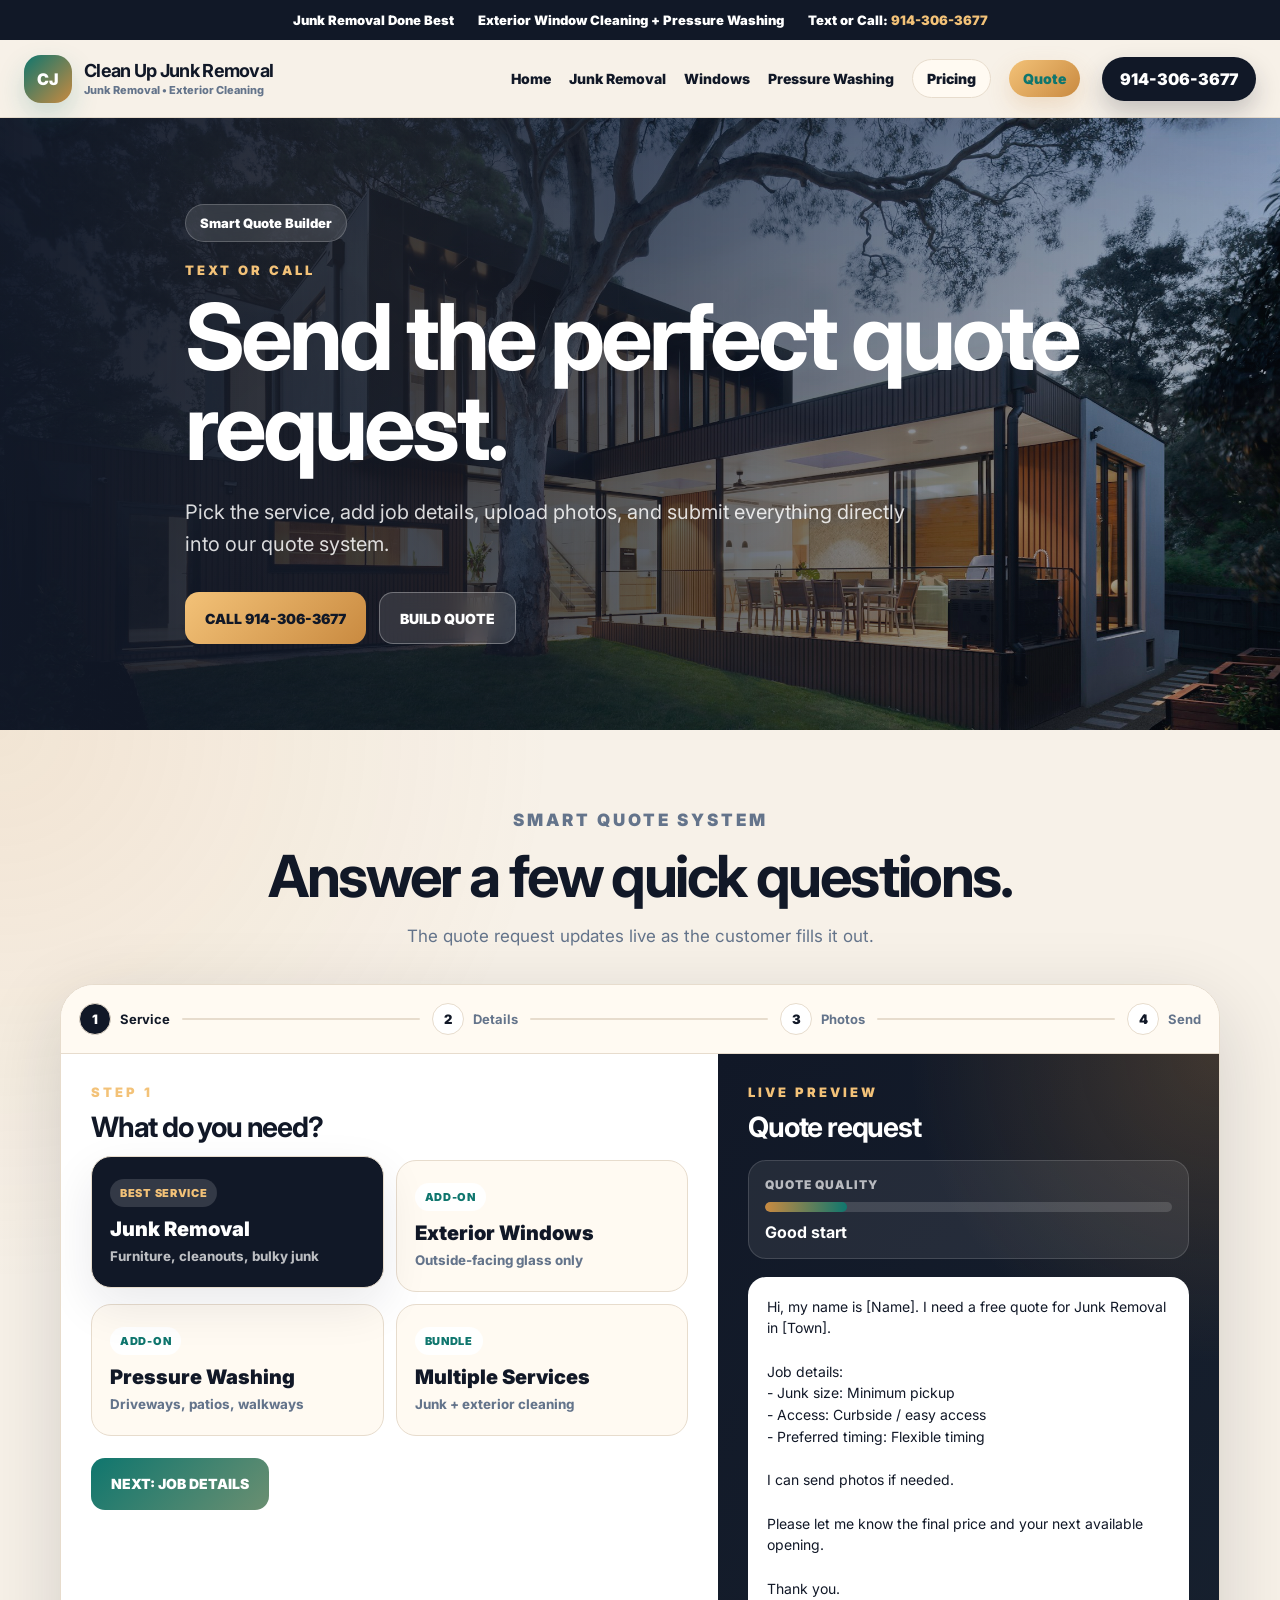
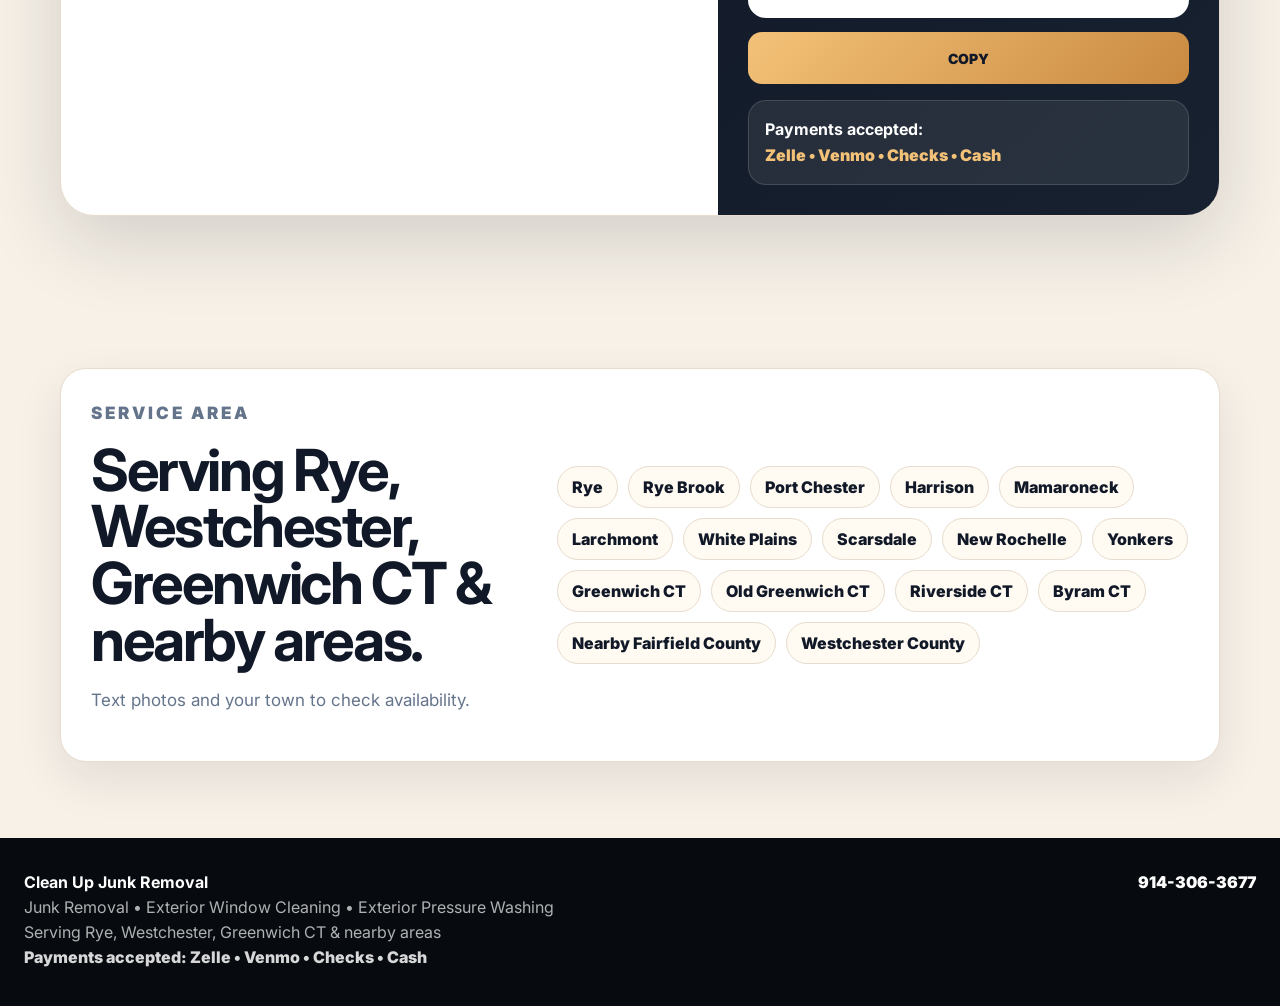
==== commit 17bedd34: "Remove text fallback from quote form" ====
--- a/contact.html
+++ b/contact.html
@@ -49,7 +49,7 @@
         <p class="eyebrow">Text or Call</p>
         <h1>Send the perfect quote request.</h1>
         <p class="hero-text">
-          Pick the service, add job details, upload photos, and the website builds a clean text message for you.
+          Pick the service, add job details, upload photos, and submit everything directly into our quote system.
         </p>
 
         <div class="actions">
@@ -64,7 +64,7 @@
         <div class="heading center reveal">
           <p class="eyebrow">Smart Quote System</p>
           <h2>Answer a few quick questions.</h2>
-          <p>The message updates live as the customer fills it out.</p>
+          <p>The quote request updates live as the customer fills it out.</p>
         </div>
 
         <div class="smart-quote-shell reveal">
@@ -274,19 +274,13 @@
                   <button type="button" class="send-option best" id="qShare">
                     <span>Best on Phone</span>
                     <strong>Share Photos + Message</strong>
-                    <small>Opens your phone share sheet. Choose Messages.</small>
-                  </button>
-
-                  <a class="send-option" id="qText" href="sms:9143063677">
-                    <span>Fallback</span>
-                    <strong>Send Directly To Us</strong>
-                    <small>Opens a text. Attach photos manually.</small>
-                  </a>
+                    <small></small>
+                  </button>
 
                   <button type="button" class="send-option" id="qCopy">
                     <span>Quick</span>
-                    <strong>Copy Message</strong>
-                    <small>Copy and paste anywhere.</small>
+                    <strong>Copy Details</strong>
+                    <small>Backup option if needed.</small>
                   </button>
 
                   <a class="send-option" href="tel:9143063677">
@@ -297,11 +291,11 @@
                 </div>
 
                 <div class="native-share-status backend-submit-status" id="backendSubmitStatus">
-                  Fill out the form, then click Submit Quote Request.
+                  Fill out the form, upload photos if you have them, then click Submit Quote Request.
                 </div>
 
                 <div class="native-share-status" id="qStatus">
-                  Tip: On iPhone or Android, use Share Photos + Message, then choose Messages.
+                  Submit the form and your quote request will go directly into our system.
                 </div>
 
                 <div class="quote-next-row">
@@ -313,7 +307,7 @@
             <aside class="quote-preview-panel">
               <div class="quote-preview-sticky">
                 <p class="eyebrow">Live Preview</p>
-                <h3>Your message</h3>
+                <h3>Quote request</h3>
 
                 <div class="quote-score">
                   <span>Quote quality</span>
@@ -325,7 +319,6 @@
 
                 <div class="quote-mini-actions">
                   <button type="button" class="btn gold" id="qCopyMini">Copy</button>
-                  <a class="btn dark" id="qTextMini" href="sms:9143063677">Text</a>
                 </div>
 
                 <div class="quote-trust-box">
--- a/style.css
+++ b/style.css
@@ -1930,3 +1930,28 @@
     grid-template-columns: 1fr !important;
   }
 }
+
+
+/* ===== Remove text fallback and make quote submit cleaner ===== */
+
+.send-options-grid {
+  grid-template-columns: repeat(2, 1fr);
+}
+
+.submit-lead-option {
+  min-height: 155px;
+}
+
+.submit-lead-option strong {
+  font-size: 22px;
+}
+
+.quote-preview-panel .quote-mini-actions {
+  grid-template-columns: 1fr;
+}
+
+@media(max-width: 700px) {
+  .send-options-grid {
+    grid-template-columns: 1fr !important;
+  }
+}
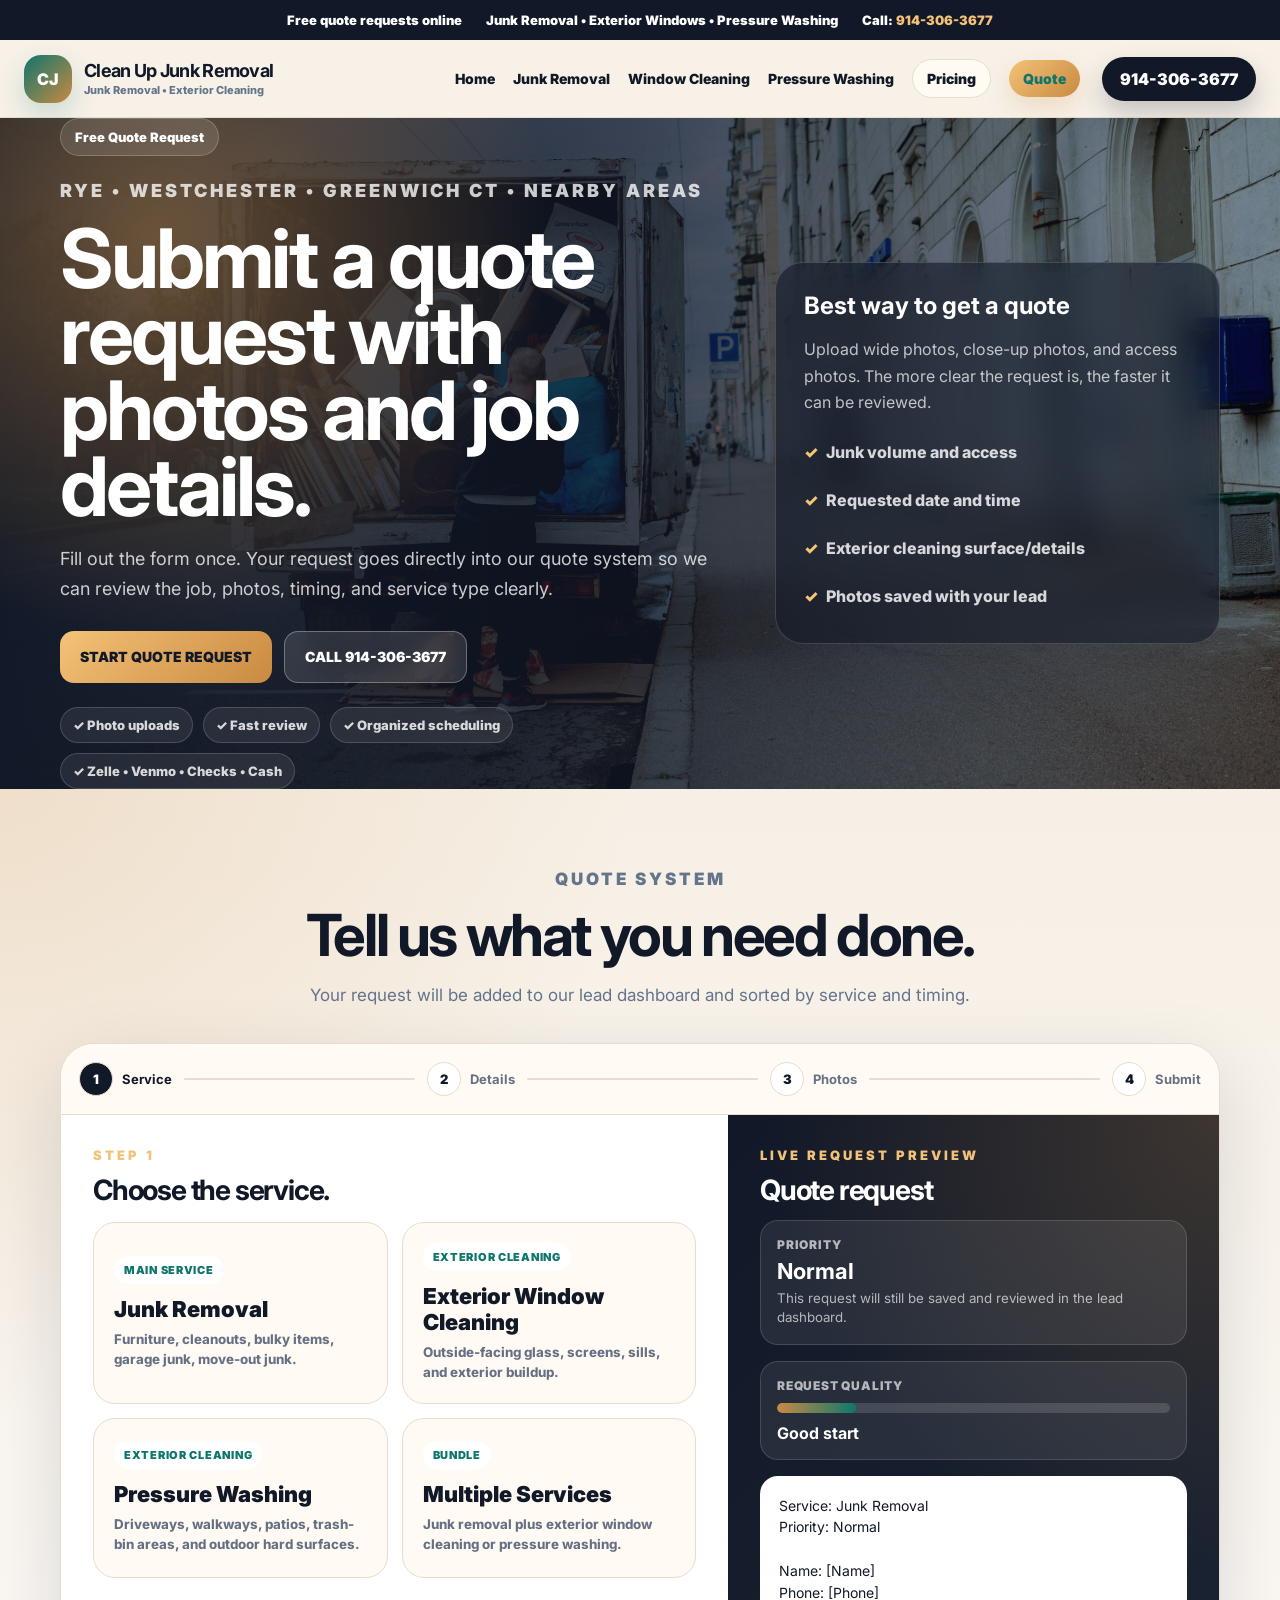
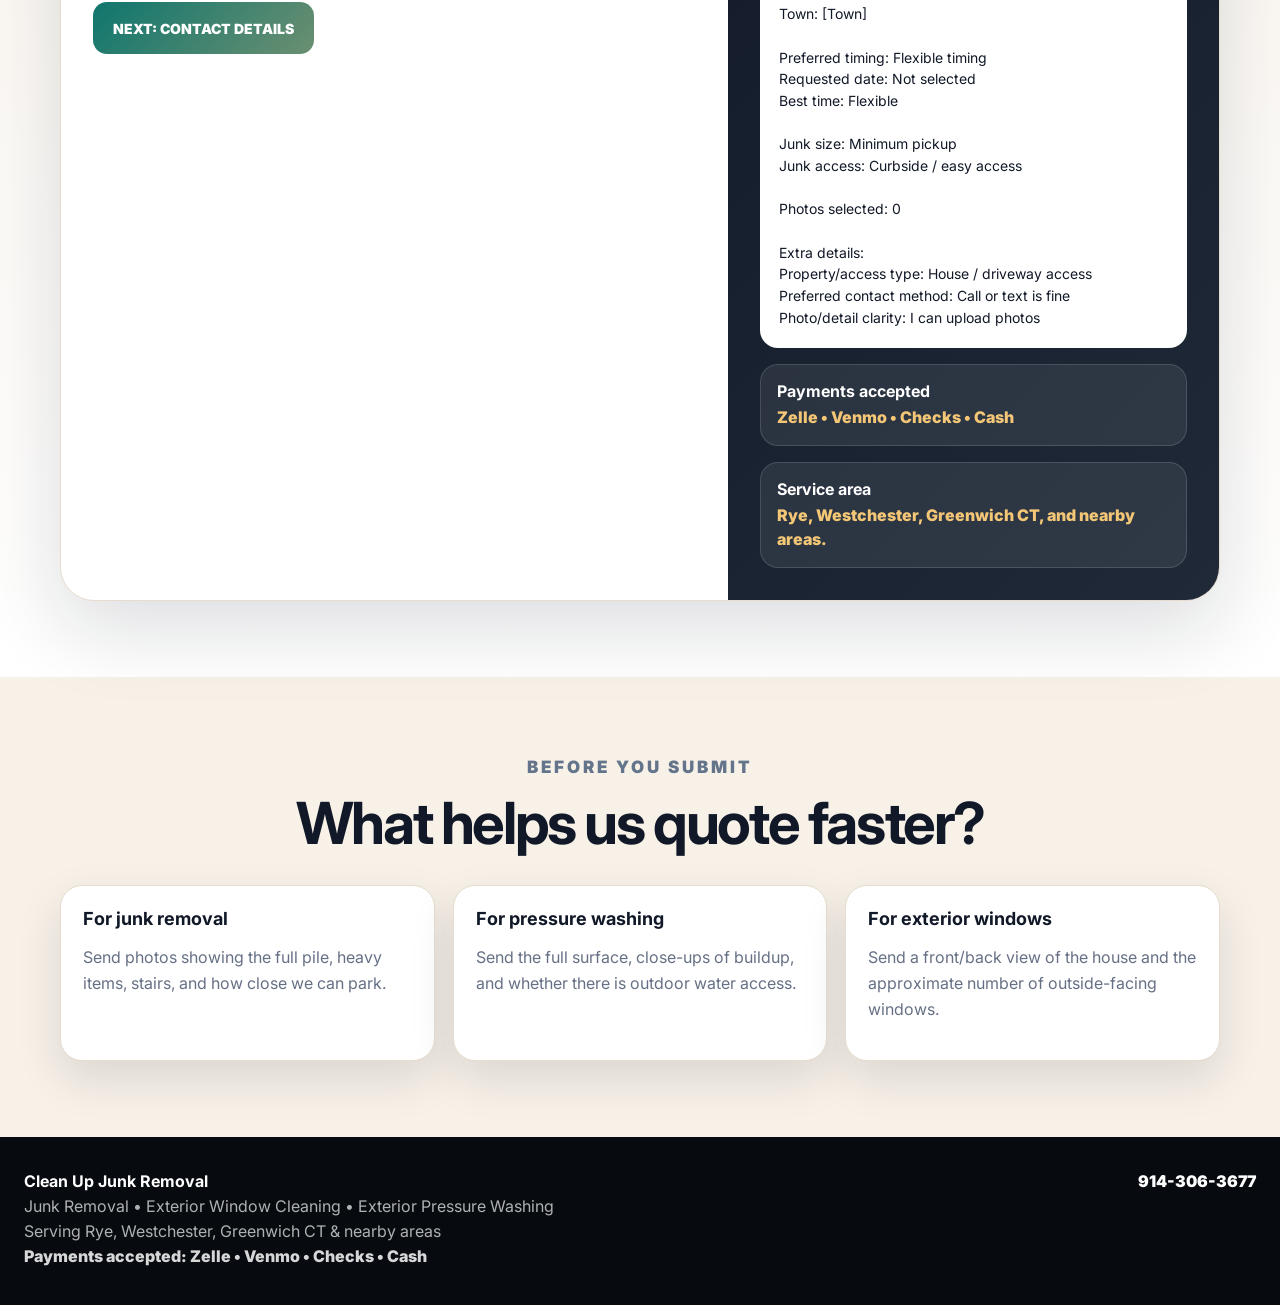
==== commit 0a5b2fe4: "Advanced quote system and website cleanup" ====
--- a/contact.html
+++ b/contact.html
@@ -3,20 +3,43 @@
 <head>
   <meta charset="utf-8" />
   <meta name="viewport" content="width=device-width, initial-scale=1" />
-  <title>Free Quote | Clean Up Junk Removal</title>
-  <meta name="description" content="Build a quote message and send photos for junk removal, exterior window cleaning, or pressure washing." />
+  <title>Free Quote Request | Clean Up Junk Removal</title>
+  <meta name="description" content="Submit a free quote request for junk removal, exterior window cleaning, or exterior pressure washing in Rye, Westchester, Greenwich CT, and nearby areas." />
   <link rel="stylesheet" href="style.css" />
+  <link rel="stylesheet" href="advanced-site.css" />
   <script src="backend-config.js"></script>
   <script defer src="script.js"></script>
+  <script defer src="advanced-quote.js"></script>
+
+  <script type="application/ld+json">
+  {
+    "@context": "https://schema.org",
+    "@type": "LocalBusiness",
+    "name": "Clean Up Junk Removal",
+    "url": "https://cleanupjunkrye.com",
+    "telephone": "914-306-3677",
+    "areaServed": [
+      "Rye NY",
+      "Westchester County NY",
+      "Greenwich CT",
+      "Port Chester NY",
+      "Harrison NY",
+      "Mamaroneck NY",
+      "White Plains NY"
+    ],
+    "description": "Junk removal with exterior window cleaning and exterior pressure washing services in Rye, Westchester, Greenwich CT, and nearby areas.",
+    "paymentAccepted": ["Cash", "Check", "Venmo", "Zelle"]
+  }
+  </script>
 </head>
 
-<body>
+<body class="advanced-quote-page">
   <div class="progress"><span></span></div>
 
   <div class="topbar">
-    <span>Junk Removal Done Best</span>
-    <span>Exterior Window Cleaning + Pressure Washing</span>
-    <span>Text or Call: <a href="tel:9143063677">914-306-3677</a></span>
+    <span>Free quote requests online</span>
+    <span>Junk Removal • Exterior Windows • Pressure Washing</span>
+    <span>Call: <a href="tel:9143063677">914-306-3677</a></span>
   </div>
 
   <header class="header">
@@ -31,7 +54,7 @@
     <nav class="nav">
       <a href="index.html">Home</a>
       <a href="junk-removal.html">Junk Removal</a>
-      <a href="window-cleaning.html">Windows</a>
+      <a href="window-cleaning.html">Window Cleaning</a>
       <a href="power-washing.html">Pressure Washing</a>
       <a href="pricing.html" class="nav-cta nav-pricing">Pricing</a>
       <a href="contact.html" class="active nav-cta nav-quote">Quote</a>
@@ -42,288 +65,350 @@
   </header>
 
   <main>
-    <section class="hero small quote-hero">
-      <div class="hero-bg" style="background-image:url('assets/img/clean-home-exterior-pro.jpg');"></div>
-      <div class="container hero-content reveal">
-        <div class="pill">Smart Quote Builder</div>
-        <p class="eyebrow">Text or Call</p>
-        <h1>Send the perfect quote request.</h1>
-        <p class="hero-text">
-          Pick the service, add job details, upload photos, and submit everything directly into our quote system.
-        </p>
-
-        <div class="actions">
-          <a class="btn gold" href="tel:9143063677">Call 914-306-3677</a>
-          <a class="btn glass" href="#smartQuote">Build Quote</a>
+    <section class="quote-pro-hero">
+      <div class="quote-pro-bg" style="background-image:url('assets/img/junk-removal-pro.jpg');"></div>
+      <div class="quote-pro-overlay"></div>
+
+      <div class="container quote-pro-hero-grid">
+        <div class="quote-pro-hero-copy reveal">
+          <div class="pill">Free Quote Request</div>
+          <p class="eyebrow">Rye • Westchester • Greenwich CT • Nearby Areas</p>
+          <h1>Submit a quote request with photos and job details.</h1>
+          <p>
+            Fill out the form once. Your request goes directly into our quote system so we can review the job, photos, timing, and service type clearly.
+          </p>
+
+          <div class="quote-pro-actions">
+            <a class="btn gold" href="#quoteFormSection">Start Quote Request</a>
+            <a class="btn glass" href="tel:9143063677">Call 914-306-3677</a>
+          </div>
+
+          <div class="quote-pro-trust-row">
+            <span>✓ Photo uploads</span>
+            <span>✓ Fast review</span>
+            <span>✓ Organized scheduling</span>
+            <span>✓ Zelle • Venmo • Checks • Cash</span>
+          </div>
+        </div>
+
+        <div class="quote-pro-side-card reveal">
+          <strong>Best way to get a quote</strong>
+          <p>Upload wide photos, close-up photos, and access photos. The more clear the request is, the faster it can be reviewed.</p>
+          <ul>
+            <li>Junk volume and access</li>
+            <li>Requested date and time</li>
+            <li>Exterior cleaning surface/details</li>
+            <li>Photos saved with your lead</li>
+          </ul>
         </div>
       </div>
     </section>
 
-    <section class="section smart-quote-section" id="smartQuote">
+    <section class="section advanced-form-section" id="quoteFormSection">
       <div class="container">
         <div class="heading center reveal">
-          <p class="eyebrow">Smart Quote System</p>
-          <h2>Answer a few quick questions.</h2>
-          <p>The quote request updates live as the customer fills it out.</p>
-        </div>
-
-        <div class="smart-quote-shell reveal">
-          <div class="quote-progress">
-            <div class="quote-progress-step active" data-progress="1">
-              <span>1</span>
-              <strong>Service</strong>
-            </div>
-            <div class="quote-progress-line"></div>
-            <div class="quote-progress-step" data-progress="2">
-              <span>2</span>
-              <strong>Details</strong>
-            </div>
-            <div class="quote-progress-line"></div>
-            <div class="quote-progress-step" data-progress="3">
-              <span>3</span>
-              <strong>Photos</strong>
-            </div>
-            <div class="quote-progress-line"></div>
-            <div class="quote-progress-step" data-progress="4">
-              <span>4</span>
-              <strong>Send</strong>
-            </div>
+          <p class="eyebrow">Quote System</p>
+          <h2>Tell us what you need done.</h2>
+          <p>Your request will be added to our lead dashboard and sorted by service and timing.</p>
+        </div>
+
+        <div class="advanced-quote-shell reveal">
+          <div class="advanced-steps">
+            <div class="advanced-step active" data-step-indicator="1"><span>1</span><strong>Service</strong></div>
+            <div class="advanced-step-line"></div>
+            <div class="advanced-step" data-step-indicator="2"><span>2</span><strong>Details</strong></div>
+            <div class="advanced-step-line"></div>
+            <div class="advanced-step" data-step-indicator="3"><span>3</span><strong>Photos</strong></div>
+            <div class="advanced-step-line"></div>
+            <div class="advanced-step" data-step-indicator="4"><span>4</span><strong>Submit</strong></div>
           </div>
 
-          <div class="smart-quote-grid">
-            <form class="smart-quote-form" id="smartQuoteForm">
-              <section class="quote-step active" data-step="1">
+          <div class="advanced-quote-layout">
+            <form class="advanced-quote-form" id="quoteForm" novalidate>
+              <input type="text" id="website" class="quote-honeypot" tabindex="-1" autocomplete="off" aria-hidden="true">
+
+              <input type="hidden" id="qService" value="Junk Removal">
+
+              <section class="advanced-form-panel active" data-panel="1">
                 <p class="eyebrow">Step 1</p>
-                <h3>What do you need?</h3>
-
-                <div class="quote-service-cards">
-                  <button type="button" class="quote-service-card active" data-quote-service="Junk Removal">
-                    <span>Best Service</span>
+                <h3>Choose the service.</h3>
+
+                <div class="advanced-service-grid">
+                  <button type="button" class="advanced-service-card active" data-service="Junk Removal" data-group="junk">
+                    <span>Main Service</span>
                     <strong>Junk Removal</strong>
-                    <small>Furniture, cleanouts, bulky junk</small>
+                    <small>Furniture, cleanouts, bulky items, garage junk, move-out junk.</small>
                   </button>
 
-                  <button type="button" class="quote-service-card" data-quote-service="Exterior Window Cleaning">
-                    <span>Add-On</span>
-                    <strong>Exterior Windows</strong>
-                    <small>Outside-facing glass only</small>
+                  <button type="button" class="advanced-service-card" data-service="Exterior Window Cleaning" data-group="windows">
+                    <span>Exterior Cleaning</span>
+                    <strong>Exterior Window Cleaning</strong>
+                    <small>Outside-facing glass, screens, sills, and exterior buildup.</small>
                   </button>
 
-                  <button type="button" class="quote-service-card" data-quote-service="Exterior Pressure Washing">
-                    <span>Add-On</span>
+                  <button type="button" class="advanced-service-card" data-service="Exterior Pressure Washing" data-group="washing">
+                    <span>Exterior Cleaning</span>
                     <strong>Pressure Washing</strong>
-                    <small>Driveways, patios, walkways</small>
+                    <small>Driveways, walkways, patios, trash-bin areas, and outdoor hard surfaces.</small>
                   </button>
 
-                  <button type="button" class="quote-service-card" data-quote-service="Junk Removal + Exterior Add-On">
+                  <button type="button" class="advanced-service-card" data-service="Multiple Services" data-group="multiple">
                     <span>Bundle</span>
                     <strong>Multiple Services</strong>
-                    <small>Junk + exterior cleaning</small>
+                    <small>Junk removal plus exterior window cleaning or pressure washing.</small>
                   </button>
                 </div>
 
-                <div class="quote-next-row">
-                  <button type="button" class="btn primary quote-next" data-next="2">Next: Job Details</button>
+                <div class="advanced-nav-row">
+                  <button type="button" class="btn primary quote-next" data-next-panel="2">Next: Contact Details</button>
                 </div>
               </section>
 
-              <section class="quote-step" data-step="2">
+              <section class="advanced-form-panel" data-panel="2">
                 <p class="eyebrow">Step 2</p>
-                <h3>Tell us about the job.</h3>
-
-                <div class="quote-two-col">
-                  <label>Name
-                    <input id="qName" type="text" placeholder="Your name">
-                  </label>
-
-                  <label>Town
-                    <input id="qTown" type="text" placeholder="Rye, Greenwich, White Plains...">
-                  </label>
-
-                  <label>Phone
-                    <input id="qPhone" type="tel" placeholder="914-306-3677">
-                  </label>
-                </div>
-
-                <label>Preferred timing
-                  <select id="qTiming">
-                    <option>Flexible timing</option>
-                    <option>This week if available</option>
-                    <option>Next available opening</option>
-                    <option>Weekend if available</option>
-                  </select>
-                </label>
-
-                <div id="junkQuestions" class="smart-question-group active">
-                  <label>Junk job size
-                    <select id="qJunkSize">
-                      <option>Minimum pickup</option>
-                      <option>Single large item</option>
-                      <option>Small pickup</option>
-                      <option>Medium load</option>
-                      <option>Large load</option>
-                      <option>Full load</option>
-                      <option>Cleanout</option>
+                <h3>Contact and timing.</h3>
+
+                <div class="advanced-field-grid">
+                  <label>Name <span>*</span>
+                    <input id="qName" type="text" placeholder="Your name" autocomplete="name" required>
+                  </label>
+
+                  <label>Phone <span>*</span>
+                    <input id="qPhone" type="tel" placeholder="914-306-3677" autocomplete="tel" required>
+                  </label>
+
+                  <label>Town <span>*</span>
+                    <input id="qTown" type="text" placeholder="Rye, Greenwich, White Plains..." autocomplete="address-level2" required>
+                  </label>
+                </div>
+
+                <div class="advanced-field-grid">
+                  <label>Preferred timing
+                    <select id="qTiming">
+                      <option>Flexible timing</option>
+                      <option>ASAP if available</option>
+                      <option>Today if available</option>
+                      <option>Tomorrow if available</option>
+                      <option>This week if available</option>
+                      <option>Next available opening</option>
+                      <option>Weekend if available</option>
                     </select>
                   </label>
 
-                  <label>Access
-                    <select id="qJunkAccess">
-                      <option>Curbside / easy access</option>
-                      <option>Inside pickup</option>
-                      <option>Stairs involved</option>
-                      <option>Long carry</option>
-                      <option>Heavy items</option>
+                  <label>When do you need it done?
+                    <input id="qRequestedDate" type="date">
+                  </label>
+
+                  <label>Best time of day
+                    <select id="qRequestedTime">
+                      <option>Flexible</option>
+                      <option>Morning</option>
+                      <option>Afternoon</option>
+                      <option>Evening</option>
+                      <option>Weekend if available</option>
                     </select>
                   </label>
                 </div>
 
-                <div id="windowQuestions" class="smart-question-group">
-                  <label>Approx. exterior windows
-                    <select id="qWindowCount">
-                      <option>Not sure</option>
-                      <option>Up to 15</option>
-                      <option>Up to 20</option>
-                      <option>Up to 30</option>
-                      <option>More than 30</option>
-                    </select>
-                  </label>
-
-                  <label>Window add-ons
-                    <select id="qWindowExtras">
-                      <option>Exterior glass only</option>
-                      <option>Screens included</option>
-                      <option>Sills included</option>
-                      <option>Screens and sills included</option>
-                    </select>
-                  </label>
-                </div>
-
-                <div id="washingQuestions" class="smart-question-group">
-                  <label>Surface
-                    <select id="qWashSurface">
-                      <option>Driveway</option>
-                      <option>Walkway</option>
-                      <option>Patio</option>
-                      <option>Multiple outdoor areas</option>
+                <div class="advanced-field-grid">
+                  <label>Property / access type
+                    <select id="qPropertyType">
+                      <option>House / driveway access</option>
+                      <option>Apartment / building</option>
+                      <option>Condo / townhouse</option>
+                      <option>Garage / storage area</option>
+                      <option>Business / commercial</option>
                       <option>Not sure</option>
                     </select>
                   </label>
 
-                  <label>Condition
-                    <select id="qWashCondition">
-                      <option>Light dirt</option>
-                      <option>Moderate buildup</option>
-                      <option>Heavy buildup</option>
-                      <option>Stains / algae / problem spots</option>
+                  <label>Best contact method
+                    <select id="qContactMethod">
+                      <option>Call or text is fine</option>
+                      <option>Call preferred</option>
+                      <option>Text preferred</option>
                     </select>
                   </label>
+
+                  <label>How clear are the photos/details?
+                    <select id="qClarity">
+                      <option>I can upload photos</option>
+                      <option>I do not have photos yet</option>
+                      <option>I need help explaining the job</option>
+                    </select>
+                  </label>
+                </div>
+
+                <div class="advanced-nav-row">
+                  <button type="button" class="btn light quote-back" data-prev-panel="1">Back</button>
+                  <button type="button" class="btn primary quote-next" data-next-panel="3">Next: Job Details</button>
+                </div>
+              </section>
+
+              <section class="advanced-form-panel" data-panel="3">
+                <p class="eyebrow">Step 3</p>
+                <h3>Job details.</h3>
+
+                <div class="question-group active" data-question-group="junk">
+                  <div class="advanced-field-grid">
+                    <label>Junk job size
+                      <select id="qJunkSize">
+                        <option>Minimum pickup</option>
+                        <option>Single large item</option>
+                        <option>Small pickup</option>
+                        <option>Medium load</option>
+                        <option>Large load</option>
+                        <option>Full load</option>
+                        <option>Cleanout</option>
+                        <option>Not sure</option>
+                      </select>
+                    </label>
+
+                    <label>Junk access
+                      <select id="qJunkAccess">
+                        <option>Curbside / easy access</option>
+                        <option>Inside pickup</option>
+                        <option>Stairs involved</option>
+                        <option>Long carry</option>
+                        <option>Heavy items</option>
+                        <option>Mixed access</option>
+                      </select>
+                    </label>
+                  </div>
+                </div>
+
+                <div class="question-group" data-question-group="windows">
+                  <div class="advanced-field-grid">
+                    <label>Approx. exterior windows
+                      <select id="qWindowCount">
+                        <option>Not sure</option>
+                        <option>Up to 15</option>
+                        <option>Up to 20</option>
+                        <option>Up to 30</option>
+                        <option>More than 30</option>
+                      </select>
+                    </label>
+
+                    <label>Exterior window extras
+                      <select id="qWindowExtras">
+                        <option>Exterior glass only</option>
+                        <option>Screens included</option>
+                        <option>Sills included</option>
+                        <option>Screens and sills included</option>
+                        <option>Not sure</option>
+                      </select>
+                    </label>
+                  </div>
+                </div>
+
+                <div class="question-group" data-question-group="washing">
+                  <div class="advanced-field-grid">
+                    <label>Pressure washing surface
+                      <select id="qWashSurface">
+                        <option>Driveway</option>
+                        <option>Walkway</option>
+                        <option>Patio</option>
+                        <option>Trash-bin area</option>
+                        <option>Multiple outdoor areas</option>
+                        <option>Not sure</option>
+                      </select>
+                    </label>
+
+                    <label>Surface condition
+                      <select id="qWashCondition">
+                        <option>Light dirt</option>
+                        <option>Moderate buildup</option>
+                        <option>Heavy buildup</option>
+                        <option>Stains / algae / problem spots</option>
+                        <option>Not sure</option>
+                      </select>
+                    </label>
+                  </div>
                 </div>
 
                 <label>Extra details
-                  <textarea id="qDetails" placeholder="Example: couch and mattress inside apartment, 1 flight of stairs, flexible this week"></textarea>
+                  <textarea id="qDetails" rows="6" placeholder="Example: couch and mattress inside apartment, 1 flight of stairs, flexible this week. Or: driveway has dark buildup and I can upload photos."></textarea>
                 </label>
 
-                <div class="quote-next-row">
-                  <button type="button" class="btn light quote-back" data-back="1">Back</button>
-                  <button type="button" class="btn primary quote-next" data-next="3">Next: Photos</button>
+                <div class="advanced-nav-row">
+                  <button type="button" class="btn light quote-back" data-prev-panel="2">Back</button>
+                  <button type="button" class="btn primary quote-next" data-next-panel="4">Next: Photos & Submit</button>
                 </div>
               </section>
 
-              <section class="quote-step" data-step="3">
-                <p class="eyebrow">Step 3</p>
-                <h3>Add photos for a faster quote.</h3>
-
-                <div class="photo-instructions">
-                  <strong>Best photos to send:</strong>
-                  <span>Wide photo • Close-up photo • Stairs/access photo • Heavy item photo • Outdoor surface photo</span>
+              <section class="advanced-form-panel" data-panel="4">
+                <p class="eyebrow">Step 4</p>
+                <h3>Photos and submit.</h3>
+
+                <div class="advanced-photo-help">
+                  <strong>Best photos to upload:</strong>
+                  <span>Wide photo • close-up photo • stairs/access photo • heavy item photo • full surface photo.</span>
                 </div>
 
                 <label>Upload photos
-                  <input id="qPhotos" type="file" accept="image/*" multiple capture="environment">
+                  <input id="qPhotos" type="file" accept="image/*" multiple>
                 </label>
 
-                <div class="smart-photo-list" id="smartPhotoList">
-                  No photos selected yet.
-                </div>
-
-                <div class="photo-checklist">
+                <div class="advanced-photo-preview" id="photoPreview">
+                  <p>No photos selected yet.</p>
+                </div>
+
+                <div class="advanced-check-grid">
                   <label><input type="checkbox" class="qCheck" value="wide photos"> Wide photos</label>
                   <label><input type="checkbox" class="qCheck" value="close-up photos"> Close-ups</label>
-                  <label><input type="checkbox" class="qCheck" value="stairs or access photos"> Stairs/access</label>
+                  <label><input type="checkbox" class="qCheck" value="stairs/access photos"> Stairs/access</label>
                   <label><input type="checkbox" class="qCheck" value="heavy item photos"> Heavy items</label>
                 </div>
 
-                <div class="quote-next-row">
-                  <button type="button" class="btn light quote-back" data-back="2">Back</button>
-                  <button type="button" class="btn primary quote-next" data-next="4">Next: Send</button>
-                </div>
-              </section>
-
-              <section class="quote-step" data-step="4">
-                <p class="eyebrow">Step 4</p>
-                <h3>Send the quote request.</h3>
-
-                <div class="send-options-grid">
-                  <button type="button" class="send-option best submit-lead-option" id="qSubmitLead">
-                    <span>Best Option</span>
-                    <strong>Submit Quote Request</strong>
-                    <small>Sends the form directly into our quote system.</small>
+                <div class="advanced-submit-card">
+                  <div>
+                    <strong>Ready to send?</strong>
+                    <p>This goes directly into our quote system and Google Sheet lead board.</p>
+                  </div>
+
+                  <button type="submit" class="btn gold advanced-submit" id="quoteSubmit">
+                    Submit Quote Request
                   </button>
-
-                  <button type="button" class="send-option best" id="qShare">
-                    <span>Best on Phone</span>
-                    <strong>Share Photos + Message</strong>
-                    <small></small>
-                  </button>
-
-                  <button type="button" class="send-option" id="qCopy">
-                    <span>Quick</span>
-                    <strong>Copy Details</strong>
-                    <small>Backup option if needed.</small>
-                  </button>
-
-                  <a class="send-option" href="tel:9143063677">
-                    <span>Direct</span>
-                    <strong>Call Now</strong>
-                    <small>914-306-3677</small>
-                  </a>
-                </div>
-
-                <div class="native-share-status backend-submit-status" id="backendSubmitStatus">
-                  Fill out the form, upload photos if you have them, then click Submit Quote Request.
-                </div>
-
-                <div class="native-share-status" id="qStatus">
-                  Submit the form and your quote request will go directly into our system.
-                </div>
-
-                <div class="quote-next-row">
-                  <button type="button" class="btn light quote-back" data-back="3">Back</button>
+                </div>
+
+                <div class="advanced-status" id="quoteStatus">
+                  Fill out the required fields, then submit the quote request.
+                </div>
+
+                <div class="advanced-nav-row">
+                  <button type="button" class="btn light quote-back" data-prev-panel="3">Back</button>
+                  <a class="btn dark" href="tel:9143063677">Call Instead</a>
                 </div>
               </section>
             </form>
 
-            <aside class="quote-preview-panel">
-              <div class="quote-preview-sticky">
-                <p class="eyebrow">Live Preview</p>
+            <aside class="advanced-preview">
+              <div class="advanced-preview-sticky">
+                <p class="eyebrow">Live Request Preview</p>
                 <h3>Quote request</h3>
 
-                <div class="quote-score">
-                  <span>Quote quality</span>
-                  <div class="quote-score-bar"><div id="quoteScoreFill"></div></div>
+                <div class="advanced-priority-box" id="priorityBox">
+                  <span>Priority</span>
+                  <strong>Normal</strong>
+                  <small>Timing and requested date decide if this becomes a Hot Lead.</small>
+                </div>
+
+                <div class="advanced-score">
+                  <span>Request quality</span>
+                  <div><i id="quoteScoreFill"></i></div>
                   <strong id="quoteScoreText">Good start</strong>
                 </div>
 
-                <pre id="qPreview">Fill out the quote builder and your message will appear here.</pre>
-
-                <div class="quote-mini-actions">
-                  <button type="button" class="btn gold" id="qCopyMini">Copy</button>
-                </div>
-
-                <div class="quote-trust-box">
-                  <strong>Payments accepted:</strong>
+                <pre id="quotePreview">Start the form and your quote request preview will appear here.</pre>
+
+                <div class="advanced-mini-info">
+                  <strong>Payments accepted</strong>
                   <span>Zelle • Venmo • Checks • Cash</span>
+                </div>
+
+                <div class="advanced-mini-info">
+                  <strong>Service area</strong>
+                  <span>Rye, Westchester, Greenwich CT, and nearby areas.</span>
                 </div>
               </div>
             </aside>
@@ -332,16 +417,28 @@
       </div>
     </section>
 
-    <section class="section">
-      <div class="container area-box reveal">
-        <div>
-          <p class="eyebrow">Service Area</p>
-          <h2>Serving Rye, Westchester, Greenwich CT & nearby areas.</h2>
-          <p>Text photos and your town to check availability.</p>
-        </div>
-
-        <div class="areas">
-          <span>Rye</span><span>Rye Brook</span><span>Port Chester</span><span>Harrison</span><span>Mamaroneck</span><span>Larchmont</span><span>White Plains</span><span>Scarsdale</span><span>New Rochelle</span><span>Yonkers</span><span>Greenwich CT</span><span>Old Greenwich CT</span><span>Riverside CT</span><span>Byram CT</span><span>Nearby Fairfield County</span><span>Westchester County</span>
+    <section class="section advanced-faq-section">
+      <div class="container">
+        <div class="heading center reveal">
+          <p class="eyebrow">Before You Submit</p>
+          <h2>What helps us quote faster?</h2>
+        </div>
+
+        <div class="advanced-info-grid reveal">
+          <article>
+            <strong>For junk removal</strong>
+            <p>Send photos showing the full pile, heavy items, stairs, and how close we can park.</p>
+          </article>
+
+          <article>
+            <strong>For pressure washing</strong>
+            <p>Send the full surface, close-ups of buildup, and whether there is outdoor water access.</p>
+          </article>
+
+          <article>
+            <strong>For exterior windows</strong>
+            <p>Send a front/back view of the house and the approximate number of outside-facing windows.</p>
+          </article>
         </div>
       </div>
     </section>
--- a/advanced-site.css
+++ b/advanced-site.css
@@ -0,0 +1,751 @@
+
+/* =========================================================
+   Advanced Clean Up Junk Website Upgrade
+   ========================================================= */
+
+:root {
+  --advanced-ink: #111827;
+  --advanced-ink-2: #1f2937;
+  --advanced-muted: #667085;
+  --advanced-line: #e7dccd;
+  --advanced-paper: #fffaf3;
+  --advanced-cream: #f6efe5;
+  --advanced-gold: #c98a40;
+  --advanced-gold-2: #f4c777;
+  --advanced-teal: #0f766e;
+  --advanced-green: #14532d;
+  --advanced-red: #991b1b;
+  --advanced-shadow: 0 28px 80px rgba(17, 24, 39, 0.14);
+  --advanced-soft-shadow: 0 18px 45px rgba(17, 24, 39, 0.12);
+}
+
+.quote-pro-hero {
+  min-height: 650px;
+  position: relative;
+  display: grid;
+  align-items: center;
+  overflow: hidden;
+  color: white;
+}
+
+.quote-pro-bg {
+  position: absolute;
+  inset: 0;
+  background-size: cover;
+  background-position: center;
+  transform: scale(1.03);
+  filter: saturate(1.05) contrast(1.04);
+}
+
+.quote-pro-overlay {
+  position: absolute;
+  inset: 0;
+  background:
+    radial-gradient(circle at 12% 18%, rgba(201, 138, 64, .45), transparent 32%),
+    linear-gradient(90deg, rgba(17,24,39,.98), rgba(17,24,39,.76), rgba(17,24,39,.32));
+}
+
+.quote-pro-hero-grid {
+  position: relative;
+  z-index: 2;
+  display: grid;
+  grid-template-columns: 1.1fr .72fr;
+  gap: 34px;
+  align-items: center;
+}
+
+.quote-pro-hero-copy {
+  max-width: 790px;
+}
+
+.quote-pro-hero-copy h1 {
+  margin: 10px 0 18px;
+  color: white;
+  font-size: clamp(42px, 7vw, 82px);
+  line-height: .93;
+  letter-spacing: -3px;
+}
+
+.quote-pro-hero-copy p {
+  max-width: 650px;
+  color: rgba(255,255,255,.78);
+  font-size: 18px;
+  line-height: 1.7;
+}
+
+.quote-pro-actions {
+  display: flex;
+  flex-wrap: wrap;
+  gap: 12px;
+  margin-top: 26px;
+}
+
+.quote-pro-trust-row {
+  margin-top: 24px;
+  display: flex;
+  flex-wrap: wrap;
+  gap: 10px;
+}
+
+.quote-pro-trust-row span {
+  padding: 9px 12px;
+  border: 1px solid rgba(255,255,255,.16);
+  border-radius: 999px;
+  background: rgba(255,255,255,.08);
+  color: rgba(255,255,255,.82);
+  font-size: 13px;
+  font-weight: 850;
+  backdrop-filter: blur(12px);
+}
+
+.quote-pro-side-card {
+  padding: 28px;
+  border: 1px solid rgba(255,255,255,.16);
+  border-radius: 28px;
+  background: rgba(17,24,39,.58);
+  box-shadow: var(--advanced-shadow);
+  backdrop-filter: blur(18px);
+}
+
+.quote-pro-side-card strong {
+  display: block;
+  color: white;
+  font-size: 24px;
+  margin-bottom: 10px;
+}
+
+.quote-pro-side-card p {
+  color: rgba(255,255,255,.72);
+  line-height: 1.65;
+}
+
+.quote-pro-side-card ul {
+  margin: 18px 0 0;
+  padding: 0;
+  list-style: none;
+  display: grid;
+  gap: 10px;
+}
+
+.quote-pro-side-card li {
+  color: rgba(255,255,255,.82);
+  font-weight: 800;
+}
+
+.quote-pro-side-card li::before {
+  content: "✓";
+  margin-right: 8px;
+  color: var(--advanced-gold-2);
+}
+
+.advanced-form-section {
+  background:
+    radial-gradient(circle at 0% 0%, rgba(201,138,64,.16), transparent 32%),
+    linear-gradient(180deg, var(--advanced-cream), #fff);
+}
+
+.advanced-quote-shell {
+  overflow: hidden;
+  border: 1px solid var(--advanced-line);
+  border-radius: 34px;
+  background: white;
+  box-shadow: var(--advanced-shadow);
+}
+
+.advanced-steps {
+  padding: 18px;
+  display: grid;
+  grid-template-columns: auto 1fr auto 1fr auto 1fr auto;
+  gap: 12px;
+  align-items: center;
+  border-bottom: 1px solid var(--advanced-line);
+  background: var(--advanced-paper);
+}
+
+.advanced-step {
+  display: flex;
+  align-items: center;
+  gap: 9px;
+  color: var(--advanced-muted);
+  font-size: 13px;
+  font-weight: 950;
+}
+
+.advanced-step span {
+  width: 34px;
+  height: 34px;
+  display: grid;
+  place-items: center;
+  border-radius: 50%;
+  background: white;
+  color: var(--advanced-ink);
+  border: 1px solid var(--advanced-line);
+}
+
+.advanced-step.active {
+  color: var(--advanced-ink);
+}
+
+.advanced-step.active span {
+  background: var(--advanced-ink);
+  color: white;
+}
+
+.advanced-step-line {
+  height: 2px;
+  border-radius: 99px;
+  background: var(--advanced-line);
+}
+
+.advanced-quote-layout {
+  display: grid;
+  grid-template-columns: 1.06fr .78fr;
+  align-items: stretch;
+}
+
+.advanced-quote-form {
+  padding: 32px;
+}
+
+.advanced-form-panel {
+  display: none;
+}
+
+.advanced-form-panel.active {
+  display: block;
+  animation: advancedPanelIn .22s ease both;
+}
+
+@keyframes advancedPanelIn {
+  from { opacity: 0; transform: translateY(8px); }
+  to { opacity: 1; transform: translateY(0); }
+}
+
+.advanced-service-grid {
+  display: grid;
+  grid-template-columns: repeat(2, 1fr);
+  gap: 14px;
+  margin-top: 18px;
+}
+
+.advanced-service-card {
+  min-height: 160px;
+  padding: 20px;
+  border: 1px solid var(--advanced-line);
+  border-radius: 22px;
+  background: var(--advanced-paper);
+  color: var(--advanced-ink);
+  text-align: left;
+  cursor: pointer;
+  transition: .22s ease;
+}
+
+.advanced-service-card:hover,
+.advanced-service-card.active {
+  transform: translateY(-4px);
+  background:
+    radial-gradient(circle at 100% 0%, rgba(201,138,64,.26), transparent 42%),
+    linear-gradient(135deg, var(--advanced-ink), var(--advanced-ink-2));
+  color: white;
+  box-shadow: var(--advanced-soft-shadow);
+}
+
+.advanced-service-card span {
+  display: inline-flex;
+  margin-bottom: 12px;
+  padding: 7px 10px;
+  border-radius: 999px;
+  background: white;
+  color: var(--advanced-teal);
+  font-size: 11px;
+  font-weight: 950;
+  text-transform: uppercase;
+  letter-spacing: .72px;
+}
+
+.advanced-service-card:hover span,
+.advanced-service-card.active span {
+  background: rgba(255,255,255,.14);
+  color: var(--advanced-gold-2);
+}
+
+.advanced-service-card strong {
+  display: block;
+  font-size: 22px;
+  font-weight: 950;
+}
+
+.advanced-service-card small {
+  display: block;
+  margin-top: 8px;
+  color: var(--advanced-muted);
+  line-height: 1.5;
+  font-weight: 760;
+}
+
+.advanced-service-card:hover small,
+.advanced-service-card.active small {
+  color: rgba(255,255,255,.72);
+}
+
+.advanced-field-grid {
+  display: grid;
+  grid-template-columns: repeat(3, 1fr);
+  gap: 14px;
+}
+
+.advanced-quote-form label {
+  display: grid;
+  gap: 8px;
+  margin-top: 16px;
+  color: var(--advanced-ink);
+  font-size: 13px;
+  font-weight: 950;
+}
+
+.advanced-quote-form label span {
+  color: var(--advanced-red);
+}
+
+.advanced-quote-form input,
+.advanced-quote-form select,
+.advanced-quote-form textarea {
+  width: 100%;
+  min-height: 48px;
+  padding: 12px 13px;
+  border: 1px solid var(--advanced-line);
+  border-radius: 14px;
+  background: white;
+  color: var(--advanced-ink);
+  font: inherit;
+  outline: none;
+}
+
+.advanced-quote-form textarea {
+  min-height: 140px;
+  resize: vertical;
+  line-height: 1.55;
+}
+
+.advanced-quote-form input:focus,
+.advanced-quote-form select:focus,
+.advanced-quote-form textarea:focus {
+  border-color: var(--advanced-gold);
+  box-shadow: 0 0 0 4px rgba(201,138,64,.14);
+}
+
+.quote-honeypot {
+  position: absolute !important;
+  left: -9999px !important;
+  opacity: 0 !important;
+}
+
+.question-group {
+  display: none;
+}
+
+.question-group.active {
+  display: block;
+}
+
+.advanced-nav-row {
+  display: flex;
+  flex-wrap: wrap;
+  gap: 12px;
+  margin-top: 24px;
+}
+
+.advanced-photo-help {
+  margin: 14px 0 18px;
+  padding: 16px;
+  border: 1px solid var(--advanced-line);
+  border-radius: 18px;
+  background: var(--advanced-paper);
+  color: var(--advanced-muted);
+  line-height: 1.6;
+}
+
+.advanced-photo-help strong {
+  display: block;
+  color: var(--advanced-ink);
+  margin-bottom: 4px;
+}
+
+.advanced-photo-preview {
+  margin-top: 14px;
+  padding: 14px;
+  border: 1px dashed #c7b69f;
+  border-radius: 18px;
+  background: var(--advanced-paper);
+  color: var(--advanced-muted);
+  font-size: 13px;
+  line-height: 1.5;
+}
+
+.advanced-photo-grid {
+  display: grid;
+  grid-template-columns: repeat(4, 1fr);
+  gap: 8px;
+  margin-top: 10px;
+}
+
+.advanced-photo-grid img {
+  width: 100%;
+  aspect-ratio: 1 / 1;
+  border: 1px solid var(--advanced-line);
+  border-radius: 12px;
+  object-fit: cover;
+  background: white;
+}
+
+.advanced-check-grid {
+  display: grid;
+  grid-template-columns: repeat(2, 1fr);
+  gap: 10px;
+  margin-top: 16px;
+}
+
+.advanced-check-grid label {
+  margin: 0;
+  padding: 12px;
+  display: flex;
+  align-items: center;
+  gap: 9px;
+  border: 1px solid var(--advanced-line);
+  border-radius: 14px;
+  background: white;
+  cursor: pointer;
+}
+
+.advanced-check-grid input {
+  width: auto;
+  min-height: auto;
+}
+
+.advanced-submit-card {
+  margin-top: 20px;
+  padding: 18px;
+  display: flex;
+  gap: 16px;
+  align-items: center;
+  justify-content: space-between;
+  border-radius: 22px;
+  background:
+    radial-gradient(circle at 100% 0%, rgba(201,138,64,.22), transparent 42%),
+    linear-gradient(135deg, var(--advanced-ink), var(--advanced-ink-2));
+  color: white;
+}
+
+.advanced-submit-card strong {
+  display: block;
+  font-size: 20px;
+}
+
+.advanced-submit-card p {
+  margin: 4px 0 0;
+  color: rgba(255,255,255,.72);
+}
+
+.advanced-submit {
+  white-space: nowrap;
+}
+
+.advanced-status {
+  margin-top: 14px;
+  padding: 14px 16px;
+  border: 1px solid rgba(15,118,110,.22);
+  border-radius: 16px;
+  background: rgba(15,118,110,.07);
+  color: var(--advanced-ink);
+  font-size: 13px;
+  font-weight: 850;
+  line-height: 1.5;
+}
+
+.advanced-status.loading {
+  border-color: var(--advanced-gold);
+  background: rgba(201,138,64,.13);
+}
+
+.advanced-status.success {
+  color: #064e3b;
+  border-color: #6ee7b7;
+  background: #d1fae5;
+}
+
+.advanced-status.error {
+  color: #7f1d1d;
+  border-color: #fecaca;
+  background: #fee2e2;
+}
+
+.advanced-preview {
+  padding: 32px;
+  background:
+    radial-gradient(circle at 100% 0%, rgba(201,138,64,.22), transparent 38%),
+    linear-gradient(135deg, var(--advanced-ink), var(--advanced-ink-2));
+  color: white;
+}
+
+.advanced-preview-sticky {
+  position: sticky;
+  top: 96px;
+}
+
+.advanced-preview h3 {
+  color: white;
+}
+
+.advanced-priority-box,
+.advanced-score,
+.advanced-mini-info {
+  margin-top: 16px;
+  padding: 16px;
+  border: 1px solid rgba(255,255,255,.14);
+  border-radius: 18px;
+  background: rgba(255,255,255,.08);
+}
+
+.advanced-priority-box span,
+.advanced-score span {
+  display: block;
+  color: rgba(255,255,255,.66);
+  font-size: 12px;
+  font-weight: 950;
+  text-transform: uppercase;
+  letter-spacing: .8px;
+}
+
+.advanced-priority-box strong {
+  display: block;
+  margin-top: 6px;
+  color: white;
+  font-size: 22px;
+}
+
+.advanced-priority-box.hot strong {
+  color: var(--advanced-gold-2);
+}
+
+.advanced-priority-box small {
+  display: block;
+  margin-top: 5px;
+  color: rgba(255,255,255,.66);
+  line-height: 1.45;
+}
+
+.advanced-score div {
+  height: 10px;
+  margin: 10px 0;
+  border-radius: 999px;
+  overflow: hidden;
+  background: rgba(255,255,255,.14);
+}
+
+.advanced-score i {
+  display: block;
+  width: 30%;
+  height: 100%;
+  border-radius: 999px;
+  background: linear-gradient(90deg, var(--advanced-gold), var(--advanced-teal));
+  transition: width .22s ease;
+}
+
+.advanced-score strong {
+  color: white;
+}
+
+#quotePreview {
+  min-height: 290px;
+  max-height: 520px;
+  overflow: auto;
+  margin: 16px 0 0;
+  padding: 18px;
+  border: 1px solid rgba(255,255,255,.14);
+  border-radius: 18px;
+  background: white;
+  color: var(--advanced-ink);
+  white-space: pre-wrap;
+  line-height: 1.55;
+  font-family: Inter, Arial, sans-serif;
+  font-size: 14px;
+}
+
+.advanced-mini-info strong {
+  display: block;
+  color: white;
+}
+
+.advanced-mini-info span {
+  display: block;
+  margin-top: 4px;
+  color: var(--advanced-gold-2);
+  font-weight: 850;
+  line-height: 1.5;
+}
+
+.advanced-info-grid {
+  display: grid;
+  grid-template-columns: repeat(3, 1fr);
+  gap: 18px;
+}
+
+.advanced-info-grid article {
+  padding: 22px;
+  border: 1px solid var(--advanced-line);
+  border-radius: 22px;
+  background: white;
+  box-shadow: var(--advanced-soft-shadow);
+}
+
+.advanced-info-grid strong {
+  display: block;
+  color: var(--advanced-ink);
+  font-size: 18px;
+  margin-bottom: 8px;
+}
+
+.advanced-info-grid p {
+  color: var(--advanced-muted);
+  line-height: 1.6;
+}
+
+.advanced-clean-section {
+  padding: 76px 0;
+  background: #fff;
+}
+
+.advanced-clean-grid {
+  display: grid;
+  grid-template-columns: repeat(3, 1fr);
+  gap: 18px;
+}
+
+.advanced-clean-card {
+  padding: 24px;
+  border: 1px solid var(--advanced-line);
+  border-radius: 24px;
+  background: var(--advanced-paper);
+}
+
+.advanced-clean-card strong {
+  display: block;
+  color: var(--advanced-ink);
+  font-size: 20px;
+  margin-bottom: 8px;
+}
+
+.advanced-clean-card p,
+.advanced-clean-card li {
+  color: var(--advanced-muted);
+  line-height: 1.6;
+}
+
+.advanced-clean-card ul {
+  margin: 12px 0 0;
+  padding-left: 18px;
+}
+
+.advanced-site-cta {
+  margin-top: 26px;
+  padding: 22px;
+  border-radius: 24px;
+  background:
+    radial-gradient(circle at 100% 0%, rgba(201,138,64,.25), transparent 42%),
+    linear-gradient(135deg, var(--advanced-ink), var(--advanced-ink-2));
+  color: white;
+  display: flex;
+  gap: 16px;
+  justify-content: space-between;
+  align-items: center;
+}
+
+.advanced-site-cta strong {
+  color: white;
+  font-size: 22px;
+}
+
+.advanced-site-cta p {
+  color: rgba(255,255,255,.72);
+  margin: 4px 0 0;
+}
+
+@media(max-width: 1050px) {
+  .quote-pro-hero-grid,
+  .advanced-quote-layout,
+  .advanced-info-grid,
+  .advanced-clean-grid {
+    grid-template-columns: 1fr;
+  }
+
+  .advanced-preview-sticky {
+    position: relative;
+    top: auto;
+  }
+
+  .advanced-steps {
+    grid-template-columns: repeat(4, 1fr);
+  }
+
+  .advanced-step-line {
+    display: none;
+  }
+
+  .advanced-step {
+    justify-content: center;
+  }
+}
+
+@media(max-width: 760px) {
+  .quote-pro-hero {
+    min-height: auto;
+    padding: 78px 0 54px;
+  }
+
+  .quote-pro-hero-copy h1 {
+    font-size: 46px;
+    letter-spacing: -2px;
+  }
+
+  .quote-pro-overlay {
+    background:
+      linear-gradient(90deg, rgba(17,24,39,.96), rgba(17,24,39,.84)),
+      radial-gradient(circle at 10% 12%, rgba(201,138,64,.36), transparent 38%);
+  }
+
+  .advanced-quote-form,
+  .advanced-preview {
+    padding: 20px;
+  }
+
+  .advanced-service-grid,
+  .advanced-field-grid,
+  .advanced-check-grid {
+    grid-template-columns: 1fr;
+  }
+
+  .advanced-submit-card,
+  .advanced-site-cta {
+    align-items: stretch;
+    flex-direction: column;
+  }
+
+  .advanced-photo-grid {
+    grid-template-columns: repeat(2, 1fr);
+  }
+
+  .advanced-step {
+    display: grid;
+    place-items: center;
+    text-align: center;
+    gap: 4px;
+  }
+
+  .advanced-step strong {
+    font-size: 11px;
+  }
+
+  #quotePreview {
+    max-height: 360px;
+  }
+}
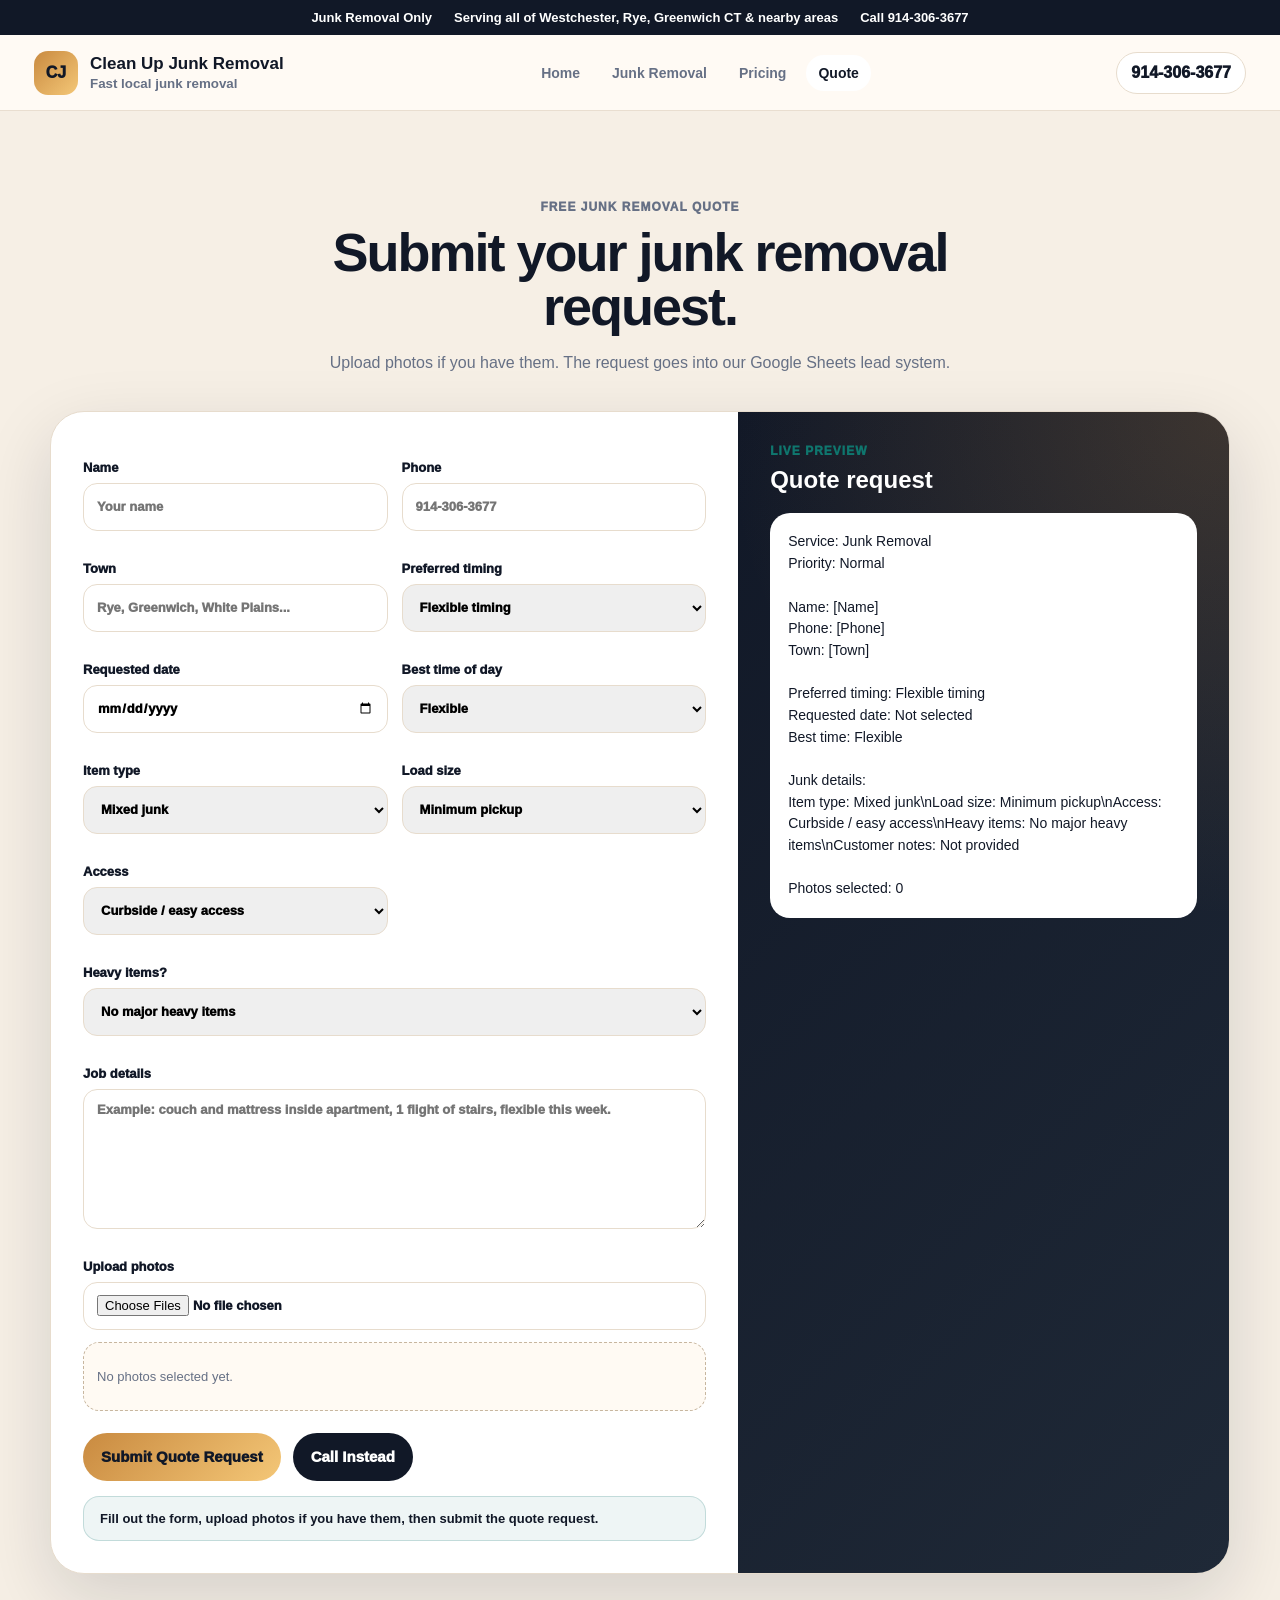
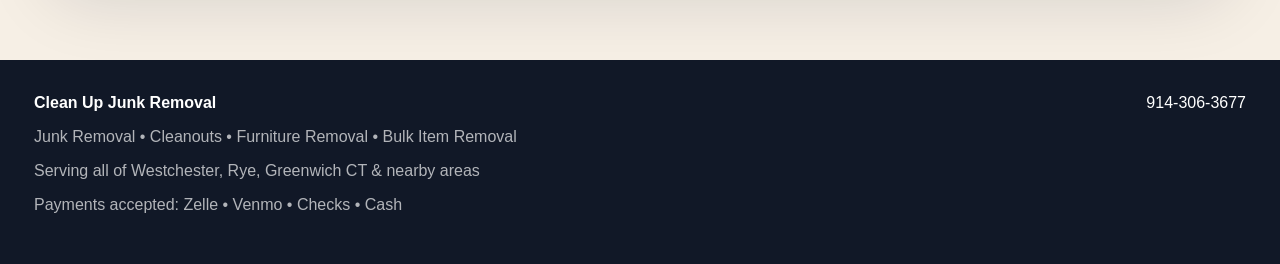
==== commit 8eca6833: "Switch website to junk removal only" ====
--- a/contact.html
+++ b/contact.html
@@ -1,457 +1,180 @@
 <!doctype html>
 <html lang="en">
 <head>
-  <meta charset="utf-8" />
-  <meta name="viewport" content="width=device-width, initial-scale=1" />
-  <title>Free Quote Request | Clean Up Junk Removal</title>
-  <meta name="description" content="Submit a free quote request for junk removal, exterior window cleaning, or exterior pressure washing in Rye, Westchester, Greenwich CT, and nearby areas." />
-  <link rel="stylesheet" href="style.css" />
-  <link rel="stylesheet" href="advanced-site.css" />
+  <meta charset="utf-8">
+  <meta name="viewport" content="width=device-width, initial-scale=1">
+  <title>Free Junk Removal Quote | Clean Up Junk Removal</title>
+  <meta name="description" content="Submit a free junk removal quote request with photos for furniture removal, mattresses, cleanouts, garage junk, and bulky items.">
+  <link rel="stylesheet" href="junk-only.css">
   <script src="backend-config.js"></script>
-  <script defer src="script.js"></script>
-  <script defer src="advanced-quote.js"></script>
-
-  <script type="application/ld+json">
-  {
-    "@context": "https://schema.org",
-    "@type": "LocalBusiness",
-    "name": "Clean Up Junk Removal",
-    "url": "https://cleanupjunkrye.com",
-    "telephone": "914-306-3677",
-    "areaServed": [
-      "Rye NY",
-      "Westchester County NY",
-      "Greenwich CT",
-      "Port Chester NY",
-      "Harrison NY",
-      "Mamaroneck NY",
-      "White Plains NY"
-    ],
-    "description": "Junk removal with exterior window cleaning and exterior pressure washing services in Rye, Westchester, Greenwich CT, and nearby areas.",
-    "paymentAccepted": ["Cash", "Check", "Venmo", "Zelle"]
-  }
-  </script>
+  <script defer src="junk-quote.js"></script>
 </head>
-
-<body class="advanced-quote-page">
-  <div class="progress"><span></span></div>
-
+<body>
   <div class="topbar">
-    <span>Free quote requests online</span>
-    <span>Junk Removal • Exterior Windows • Pressure Washing</span>
-    <span>Call: <a href="tel:9143063677">914-306-3677</a></span>
+    <span>Junk Removal Only</span>
+    <span>Serving all of Westchester, Rye, Greenwich CT & nearby areas</span>
+    <span><a href="tel:9143063677">Call 914-306-3677</a></span>
   </div>
 
   <header class="header">
-    <a href="index.html" class="brand">
+    <a class="brand" href="index.html">
       <span class="badge">CJ</span>
       <span>
         <strong>Clean Up Junk Removal</strong>
-        <small>Junk Removal • Exterior Cleaning</small>
+        <small>Fast local junk removal</small>
       </span>
     </a>
-
+    
     <nav class="nav">
-      <a href="index.html">Home</a>
-      <a href="junk-removal.html">Junk Removal</a>
-      <a href="window-cleaning.html">Window Cleaning</a>
-      <a href="power-washing.html">Pressure Washing</a>
-      <a href="pricing.html" class="nav-cta nav-pricing">Pricing</a>
-      <a href="contact.html" class="active nav-cta nav-quote">Quote</a>
+      <a href="index.html" class="">Home</a>
+      <a href="junk-removal.html" class="">Junk Removal</a>
+      <a href="pricing.html" class="">Pricing</a>
+      <a href="contact.html" class="quote active">Quote</a>
     </nav>
-
+    
     <a class="phone" href="tel:9143063677">914-306-3677</a>
-    <button class="menu" id="menu" aria-label="Open menu">☰</button>
   </header>
 
-  <main>
-    <section class="quote-pro-hero">
-      <div class="quote-pro-bg" style="background-image:url('assets/img/junk-removal-pro.jpg');"></div>
-      <div class="quote-pro-overlay"></div>
+  
+<main>
+  <section class="section cream">
+    <div class="container">
+      <div class="heading">
+        <p class="eyebrow">Free Junk Removal Quote</p>
+        <h2>Submit your junk removal request.</h2>
+        <p>Upload photos if you have them. The request goes into our Google Sheets lead system.</p>
+      </div>
 
-      <div class="container quote-pro-hero-grid">
-        <div class="quote-pro-hero-copy reveal">
-          <div class="pill">Free Quote Request</div>
-          <p class="eyebrow">Rye • Westchester • Greenwich CT • Nearby Areas</p>
-          <h1>Submit a quote request with photos and job details.</h1>
-          <p>
-            Fill out the form once. Your request goes directly into our quote system so we can review the job, photos, timing, and service type clearly.
-          </p>
+      <div class="quote-shell">
+        <div class="quote-layout">
+          <form class="quote-form" id="junkQuoteForm">
+            <div class="field-grid">
+              <label>Name
+                <input id="qName" type="text" placeholder="Your name" required>
+              </label>
 
-          <div class="quote-pro-actions">
-            <a class="btn gold" href="#quoteFormSection">Start Quote Request</a>
-            <a class="btn glass" href="tel:9143063677">Call 914-306-3677</a>
-          </div>
+              <label>Phone
+                <input id="qPhone" type="tel" placeholder="914-306-3677" required>
+              </label>
 
-          <div class="quote-pro-trust-row">
-            <span>✓ Photo uploads</span>
-            <span>✓ Fast review</span>
-            <span>✓ Organized scheduling</span>
-            <span>✓ Zelle • Venmo • Checks • Cash</span>
-          </div>
-        </div>
+              <label>Town
+                <input id="qTown" type="text" placeholder="Rye, Greenwich, White Plains..." required>
+              </label>
 
-        <div class="quote-pro-side-card reveal">
-          <strong>Best way to get a quote</strong>
-          <p>Upload wide photos, close-up photos, and access photos. The more clear the request is, the faster it can be reviewed.</p>
-          <ul>
-            <li>Junk volume and access</li>
-            <li>Requested date and time</li>
-            <li>Exterior cleaning surface/details</li>
-            <li>Photos saved with your lead</li>
-          </ul>
+              <label>Preferred timing
+                <select id="qTiming">
+                  <option>Flexible timing</option>
+                  <option>ASAP if available</option>
+                  <option>Today if available</option>
+                  <option>Tomorrow if available</option>
+                  <option>This week if available</option>
+                  <option>Next available opening</option>
+                  <option>Weekend if available</option>
+                </select>
+              </label>
+
+              <label>Requested date
+                <input id="qRequestedDate" type="date">
+              </label>
+
+              <label>Best time of day
+                <select id="qRequestedTime">
+                  <option>Flexible</option>
+                  <option>Morning</option>
+                  <option>Afternoon</option>
+                  <option>Evening</option>
+                  <option>Weekend if available</option>
+                </select>
+              </label>
+
+              <label>Item type
+                <select id="qItemType">
+                  <option>Mixed junk</option>
+                  <option>Furniture</option>
+                  <option>Mattress / box spring</option>
+                  <option>Garage junk</option>
+                  <option>Move-out junk</option>
+                  <option>Storage clutter</option>
+                  <option>Cleanout</option>
+                  <option>Other</option>
+                </select>
+              </label>
+
+              <label>Load size
+                <select id="qJunkSize">
+                  <option>Minimum pickup</option>
+                  <option>Single large item</option>
+                  <option>Small pickup</option>
+                  <option>Medium load</option>
+                  <option>Large load</option>
+                  <option>Full load</option>
+                  <option>Cleanout</option>
+                  <option>Not sure</option>
+                </select>
+              </label>
+
+              <label>Access
+                <select id="qAccess">
+                  <option>Curbside / easy access</option>
+                  <option>Inside pickup</option>
+                  <option>Stairs involved</option>
+                  <option>Long carry</option>
+                  <option>Heavy items</option>
+                  <option>Mixed access</option>
+                </select>
+              </label>
+
+              <label class="full">Heavy items?
+                <select id="qHeavyItems">
+                  <option>No major heavy items</option>
+                  <option>One heavy item</option>
+                  <option>Multiple heavy items</option>
+                  <option>Not sure</option>
+                </select>
+              </label>
+
+              <label class="full">Job details
+                <textarea id="qDetails" placeholder="Example: couch and mattress inside apartment, 1 flight of stairs, flexible this week."></textarea>
+              </label>
+
+              <label class="full">Upload photos
+                <input id="qPhotos" type="file" accept="image/*" multiple>
+              </label>
+            </div>
+
+            <div class="photo-preview" id="photoPreview">
+              <p>No photos selected yet.</p>
+            </div>
+
+            <div class="quote-submit">
+              <button class="btn gold" id="quoteSubmit" type="submit">Submit Quote Request</button>
+              <a class="btn dark" href="tel:9143063677">Call Instead</a>
+            </div>
+
+            <div class="status" id="quoteStatus">
+              Fill out the form, upload photos if you have them, then submit the quote request.
+            </div>
+          </form>
+
+          <aside class="quote-preview">
+            <p class="eyebrow">Live Preview</p>
+            <h2 style="color:white;margin-top:0;">Quote request</h2>
+            <div class="preview-box" id="quotePreview"></div>
+          </aside>
         </div>
       </div>
-    </section>
+    </div>
+  </section>
+</main>
 
-    <section class="section advanced-form-section" id="quoteFormSection">
-      <div class="container">
-        <div class="heading center reveal">
-          <p class="eyebrow">Quote System</p>
-          <h2>Tell us what you need done.</h2>
-          <p>Your request will be added to our lead dashboard and sorted by service and timing.</p>
-        </div>
-
-        <div class="advanced-quote-shell reveal">
-          <div class="advanced-steps">
-            <div class="advanced-step active" data-step-indicator="1"><span>1</span><strong>Service</strong></div>
-            <div class="advanced-step-line"></div>
-            <div class="advanced-step" data-step-indicator="2"><span>2</span><strong>Details</strong></div>
-            <div class="advanced-step-line"></div>
-            <div class="advanced-step" data-step-indicator="3"><span>3</span><strong>Photos</strong></div>
-            <div class="advanced-step-line"></div>
-            <div class="advanced-step" data-step-indicator="4"><span>4</span><strong>Submit</strong></div>
-          </div>
-
-          <div class="advanced-quote-layout">
-            <form class="advanced-quote-form" id="quoteForm" novalidate>
-              <input type="text" id="website" class="quote-honeypot" tabindex="-1" autocomplete="off" aria-hidden="true">
-
-              <input type="hidden" id="qService" value="Junk Removal">
-
-              <section class="advanced-form-panel active" data-panel="1">
-                <p class="eyebrow">Step 1</p>
-                <h3>Choose the service.</h3>
-
-                <div class="advanced-service-grid">
-                  <button type="button" class="advanced-service-card active" data-service="Junk Removal" data-group="junk">
-                    <span>Main Service</span>
-                    <strong>Junk Removal</strong>
-                    <small>Furniture, cleanouts, bulky items, garage junk, move-out junk.</small>
-                  </button>
-
-                  <button type="button" class="advanced-service-card" data-service="Exterior Window Cleaning" data-group="windows">
-                    <span>Exterior Cleaning</span>
-                    <strong>Exterior Window Cleaning</strong>
-                    <small>Outside-facing glass, screens, sills, and exterior buildup.</small>
-                  </button>
-
-                  <button type="button" class="advanced-service-card" data-service="Exterior Pressure Washing" data-group="washing">
-                    <span>Exterior Cleaning</span>
-                    <strong>Pressure Washing</strong>
-                    <small>Driveways, walkways, patios, trash-bin areas, and outdoor hard surfaces.</small>
-                  </button>
-
-                  <button type="button" class="advanced-service-card" data-service="Multiple Services" data-group="multiple">
-                    <span>Bundle</span>
-                    <strong>Multiple Services</strong>
-                    <small>Junk removal plus exterior window cleaning or pressure washing.</small>
-                  </button>
-                </div>
-
-                <div class="advanced-nav-row">
-                  <button type="button" class="btn primary quote-next" data-next-panel="2">Next: Contact Details</button>
-                </div>
-              </section>
-
-              <section class="advanced-form-panel" data-panel="2">
-                <p class="eyebrow">Step 2</p>
-                <h3>Contact and timing.</h3>
-
-                <div class="advanced-field-grid">
-                  <label>Name <span>*</span>
-                    <input id="qName" type="text" placeholder="Your name" autocomplete="name" required>
-                  </label>
-
-                  <label>Phone <span>*</span>
-                    <input id="qPhone" type="tel" placeholder="914-306-3677" autocomplete="tel" required>
-                  </label>
-
-                  <label>Town <span>*</span>
-                    <input id="qTown" type="text" placeholder="Rye, Greenwich, White Plains..." autocomplete="address-level2" required>
-                  </label>
-                </div>
-
-                <div class="advanced-field-grid">
-                  <label>Preferred timing
-                    <select id="qTiming">
-                      <option>Flexible timing</option>
-                      <option>ASAP if available</option>
-                      <option>Today if available</option>
-                      <option>Tomorrow if available</option>
-                      <option>This week if available</option>
-                      <option>Next available opening</option>
-                      <option>Weekend if available</option>
-                    </select>
-                  </label>
-
-                  <label>When do you need it done?
-                    <input id="qRequestedDate" type="date">
-                  </label>
-
-                  <label>Best time of day
-                    <select id="qRequestedTime">
-                      <option>Flexible</option>
-                      <option>Morning</option>
-                      <option>Afternoon</option>
-                      <option>Evening</option>
-                      <option>Weekend if available</option>
-                    </select>
-                  </label>
-                </div>
-
-                <div class="advanced-field-grid">
-                  <label>Property / access type
-                    <select id="qPropertyType">
-                      <option>House / driveway access</option>
-                      <option>Apartment / building</option>
-                      <option>Condo / townhouse</option>
-                      <option>Garage / storage area</option>
-                      <option>Business / commercial</option>
-                      <option>Not sure</option>
-                    </select>
-                  </label>
-
-                  <label>Best contact method
-                    <select id="qContactMethod">
-                      <option>Call or text is fine</option>
-                      <option>Call preferred</option>
-                      <option>Text preferred</option>
-                    </select>
-                  </label>
-
-                  <label>How clear are the photos/details?
-                    <select id="qClarity">
-                      <option>I can upload photos</option>
-                      <option>I do not have photos yet</option>
-                      <option>I need help explaining the job</option>
-                    </select>
-                  </label>
-                </div>
-
-                <div class="advanced-nav-row">
-                  <button type="button" class="btn light quote-back" data-prev-panel="1">Back</button>
-                  <button type="button" class="btn primary quote-next" data-next-panel="3">Next: Job Details</button>
-                </div>
-              </section>
-
-              <section class="advanced-form-panel" data-panel="3">
-                <p class="eyebrow">Step 3</p>
-                <h3>Job details.</h3>
-
-                <div class="question-group active" data-question-group="junk">
-                  <div class="advanced-field-grid">
-                    <label>Junk job size
-                      <select id="qJunkSize">
-                        <option>Minimum pickup</option>
-                        <option>Single large item</option>
-                        <option>Small pickup</option>
-                        <option>Medium load</option>
-                        <option>Large load</option>
-                        <option>Full load</option>
-                        <option>Cleanout</option>
-                        <option>Not sure</option>
-                      </select>
-                    </label>
-
-                    <label>Junk access
-                      <select id="qJunkAccess">
-                        <option>Curbside / easy access</option>
-                        <option>Inside pickup</option>
-                        <option>Stairs involved</option>
-                        <option>Long carry</option>
-                        <option>Heavy items</option>
-                        <option>Mixed access</option>
-                      </select>
-                    </label>
-                  </div>
-                </div>
-
-                <div class="question-group" data-question-group="windows">
-                  <div class="advanced-field-grid">
-                    <label>Approx. exterior windows
-                      <select id="qWindowCount">
-                        <option>Not sure</option>
-                        <option>Up to 15</option>
-                        <option>Up to 20</option>
-                        <option>Up to 30</option>
-                        <option>More than 30</option>
-                      </select>
-                    </label>
-
-                    <label>Exterior window extras
-                      <select id="qWindowExtras">
-                        <option>Exterior glass only</option>
-                        <option>Screens included</option>
-                        <option>Sills included</option>
-                        <option>Screens and sills included</option>
-                        <option>Not sure</option>
-                      </select>
-                    </label>
-                  </div>
-                </div>
-
-                <div class="question-group" data-question-group="washing">
-                  <div class="advanced-field-grid">
-                    <label>Pressure washing surface
-                      <select id="qWashSurface">
-                        <option>Driveway</option>
-                        <option>Walkway</option>
-                        <option>Patio</option>
-                        <option>Trash-bin area</option>
-                        <option>Multiple outdoor areas</option>
-                        <option>Not sure</option>
-                      </select>
-                    </label>
-
-                    <label>Surface condition
-                      <select id="qWashCondition">
-                        <option>Light dirt</option>
-                        <option>Moderate buildup</option>
-                        <option>Heavy buildup</option>
-                        <option>Stains / algae / problem spots</option>
-                        <option>Not sure</option>
-                      </select>
-                    </label>
-                  </div>
-                </div>
-
-                <label>Extra details
-                  <textarea id="qDetails" rows="6" placeholder="Example: couch and mattress inside apartment, 1 flight of stairs, flexible this week. Or: driveway has dark buildup and I can upload photos."></textarea>
-                </label>
-
-                <div class="advanced-nav-row">
-                  <button type="button" class="btn light quote-back" data-prev-panel="2">Back</button>
-                  <button type="button" class="btn primary quote-next" data-next-panel="4">Next: Photos & Submit</button>
-                </div>
-              </section>
-
-              <section class="advanced-form-panel" data-panel="4">
-                <p class="eyebrow">Step 4</p>
-                <h3>Photos and submit.</h3>
-
-                <div class="advanced-photo-help">
-                  <strong>Best photos to upload:</strong>
-                  <span>Wide photo • close-up photo • stairs/access photo • heavy item photo • full surface photo.</span>
-                </div>
-
-                <label>Upload photos
-                  <input id="qPhotos" type="file" accept="image/*" multiple>
-                </label>
-
-                <div class="advanced-photo-preview" id="photoPreview">
-                  <p>No photos selected yet.</p>
-                </div>
-
-                <div class="advanced-check-grid">
-                  <label><input type="checkbox" class="qCheck" value="wide photos"> Wide photos</label>
-                  <label><input type="checkbox" class="qCheck" value="close-up photos"> Close-ups</label>
-                  <label><input type="checkbox" class="qCheck" value="stairs/access photos"> Stairs/access</label>
-                  <label><input type="checkbox" class="qCheck" value="heavy item photos"> Heavy items</label>
-                </div>
-
-                <div class="advanced-submit-card">
-                  <div>
-                    <strong>Ready to send?</strong>
-                    <p>This goes directly into our quote system and Google Sheet lead board.</p>
-                  </div>
-
-                  <button type="submit" class="btn gold advanced-submit" id="quoteSubmit">
-                    Submit Quote Request
-                  </button>
-                </div>
-
-                <div class="advanced-status" id="quoteStatus">
-                  Fill out the required fields, then submit the quote request.
-                </div>
-
-                <div class="advanced-nav-row">
-                  <button type="button" class="btn light quote-back" data-prev-panel="3">Back</button>
-                  <a class="btn dark" href="tel:9143063677">Call Instead</a>
-                </div>
-              </section>
-            </form>
-
-            <aside class="advanced-preview">
-              <div class="advanced-preview-sticky">
-                <p class="eyebrow">Live Request Preview</p>
-                <h3>Quote request</h3>
-
-                <div class="advanced-priority-box" id="priorityBox">
-                  <span>Priority</span>
-                  <strong>Normal</strong>
-                  <small>Timing and requested date decide if this becomes a Hot Lead.</small>
-                </div>
-
-                <div class="advanced-score">
-                  <span>Request quality</span>
-                  <div><i id="quoteScoreFill"></i></div>
-                  <strong id="quoteScoreText">Good start</strong>
-                </div>
-
-                <pre id="quotePreview">Start the form and your quote request preview will appear here.</pre>
-
-                <div class="advanced-mini-info">
-                  <strong>Payments accepted</strong>
-                  <span>Zelle • Venmo • Checks • Cash</span>
-                </div>
-
-                <div class="advanced-mini-info">
-                  <strong>Service area</strong>
-                  <span>Rye, Westchester, Greenwich CT, and nearby areas.</span>
-                </div>
-              </div>
-            </aside>
-          </div>
-        </div>
-      </div>
-    </section>
-
-    <section class="section advanced-faq-section">
-      <div class="container">
-        <div class="heading center reveal">
-          <p class="eyebrow">Before You Submit</p>
-          <h2>What helps us quote faster?</h2>
-        </div>
-
-        <div class="advanced-info-grid reveal">
-          <article>
-            <strong>For junk removal</strong>
-            <p>Send photos showing the full pile, heavy items, stairs, and how close we can park.</p>
-          </article>
-
-          <article>
-            <strong>For pressure washing</strong>
-            <p>Send the full surface, close-ups of buildup, and whether there is outdoor water access.</p>
-          </article>
-
-          <article>
-            <strong>For exterior windows</strong>
-            <p>Send a front/back view of the house and the approximate number of outside-facing windows.</p>
-          </article>
-        </div>
-      </div>
-    </section>
-  </main>
 
   <footer class="footer">
     <div>
       <strong>Clean Up Junk Removal</strong>
-      <p>Junk Removal • Exterior Window Cleaning • Exterior Pressure Washing</p>
-      <p>Serving Rye, Westchester, Greenwich CT & nearby areas</p>
-      <p class="payments">Payments accepted: Zelle • Venmo • Checks • Cash</p>
+      <p>Junk Removal • Cleanouts • Furniture Removal • Bulk Item Removal</p>
+      <p>Serving all of Westchester, Rye, Greenwich CT & nearby areas</p>
+      <p>Payments accepted: Zelle • Venmo • Checks • Cash</p>
     </div>
-
     <a href="tel:9143063677">914-306-3677</a>
   </footer>
 </body>
--- a/junk-only.css
+++ b/junk-only.css
@@ -0,0 +1,555 @@
+
+:root {
+  --ink:#111827;
+  --muted:#667085;
+  --paper:#fffaf3;
+  --cream:#f6efe5;
+  --line:#e7dccd;
+  --gold:#c98a40;
+  --green:#14532d;
+  --teal:#0f766e;
+  --shadow:0 24px 70px rgba(17,24,39,.14);
+}
+
+* {
+  box-sizing:border-box;
+}
+
+body {
+  margin:0;
+  font-family:Inter, Arial, sans-serif;
+  color:var(--ink);
+  background:#fff;
+}
+
+a {
+  color:inherit;
+  text-decoration:none;
+}
+
+.container {
+  width:min(1180px, calc(100% - 34px));
+  margin:auto;
+}
+
+.topbar {
+  padding:10px 17px;
+  display:flex;
+  justify-content:center;
+  gap:22px;
+  flex-wrap:wrap;
+  background:var(--ink);
+  color:white;
+  font-size:13px;
+  font-weight:800;
+}
+
+.header {
+  position:sticky;
+  top:0;
+  z-index:100;
+  min-height:76px;
+  display:flex;
+  align-items:center;
+  justify-content:space-between;
+  gap:18px;
+  padding:14px min(34px, 4vw);
+  border-bottom:1px solid rgba(231,220,205,.9);
+  background:rgba(255,250,243,.92);
+  backdrop-filter:blur(18px);
+}
+
+.brand {
+  display:flex;
+  align-items:center;
+  gap:12px;
+}
+
+.badge {
+  width:44px;
+  height:44px;
+  border-radius:14px;
+  display:grid;
+  place-items:center;
+  background:linear-gradient(135deg,var(--gold),#f4c777);
+  color:var(--ink);
+  font-weight:950;
+}
+
+.brand strong {
+  display:block;
+  font-size:17px;
+}
+
+.brand small {
+  color:var(--muted);
+  font-weight:800;
+}
+
+.nav {
+  display:flex;
+  align-items:center;
+  gap:8px;
+}
+
+.nav a {
+  padding:10px 12px;
+  border-radius:999px;
+  color:var(--muted);
+  font-size:14px;
+  font-weight:900;
+}
+
+.nav a:hover,
+.nav a.active {
+  color:var(--ink);
+  background:white;
+}
+
+.nav .quote {
+  background:var(--ink);
+  color:white;
+}
+
+.phone {
+  padding:11px 14px;
+  border-radius:999px;
+  background:white;
+  border:1px solid var(--line);
+  font-weight:950;
+}
+
+.btn {
+  display:inline-flex;
+  align-items:center;
+  justify-content:center;
+  min-height:48px;
+  padding:13px 18px;
+  border:0;
+  border-radius:999px;
+  cursor:pointer;
+  font-weight:950;
+  font-size:15px;
+}
+
+.btn.gold {
+  background:linear-gradient(135deg,var(--gold),#f4c777);
+  color:var(--ink);
+}
+
+.btn.dark {
+  background:var(--ink);
+  color:white;
+}
+
+.btn.light {
+  background:white;
+  color:var(--ink);
+  border:1px solid var(--line);
+}
+
+.hero {
+  min-height:680px;
+  position:relative;
+  display:grid;
+  align-items:center;
+  overflow:hidden;
+  color:white;
+}
+
+.hero-bg {
+  position:absolute;
+  inset:0;
+  background-size:cover;
+  background-position:center;
+  transform:scale(1.03);
+  filter:saturate(1.05) contrast(1.04);
+}
+
+.hero::after {
+  content:"";
+  position:absolute;
+  inset:0;
+  background:
+    radial-gradient(circle at 12% 18%, rgba(201,138,64,.42), transparent 34%),
+    linear-gradient(90deg, rgba(17,24,39,.98), rgba(17,24,39,.78), rgba(17,24,39,.34));
+}
+
+.hero-inner {
+  position:relative;
+  z-index:2;
+  max-width:810px;
+  padding:90px 0;
+}
+
+.pill {
+  display:inline-flex;
+  padding:8px 12px;
+  border-radius:999px;
+  background:rgba(255,255,255,.12);
+  border:1px solid rgba(255,255,255,.16);
+  color:#f4c777;
+  font-size:12px;
+  font-weight:950;
+  text-transform:uppercase;
+  letter-spacing:.9px;
+}
+
+.hero h1 {
+  margin:15px 0 18px;
+  color:white;
+  font-size:clamp(46px, 8vw, 86px);
+  line-height:.92;
+  letter-spacing:-3px;
+}
+
+.hero p {
+  max-width:650px;
+  color:rgba(255,255,255,.78);
+  font-size:18px;
+  line-height:1.7;
+}
+
+.hero-actions {
+  display:flex;
+  flex-wrap:wrap;
+  gap:12px;
+  margin-top:28px;
+}
+
+.trust-row {
+  margin-top:26px;
+  display:flex;
+  flex-wrap:wrap;
+  gap:10px;
+}
+
+.trust-row span {
+  padding:9px 12px;
+  border-radius:999px;
+  background:rgba(255,255,255,.1);
+  border:1px solid rgba(255,255,255,.16);
+  color:rgba(255,255,255,.82);
+  font-weight:900;
+  font-size:13px;
+}
+
+.section {
+  padding:86px 0;
+}
+
+.section.cream {
+  background:var(--cream);
+}
+
+.heading {
+  max-width:780px;
+  margin:0 auto 34px;
+  text-align:center;
+}
+
+.eyebrow {
+  margin:0 0 8px;
+  color:var(--teal);
+  font-size:12px;
+  font-weight:950;
+  text-transform:uppercase;
+  letter-spacing:1px;
+}
+
+.heading h2 {
+  margin:0;
+  font-size:clamp(32px, 5vw, 54px);
+  line-height:1;
+  letter-spacing:-2px;
+}
+
+.heading p {
+  color:var(--muted);
+  line-height:1.7;
+}
+
+.grid-3 {
+  display:grid;
+  grid-template-columns:repeat(3, 1fr);
+  gap:18px;
+}
+
+.card {
+  padding:26px;
+  border:1px solid var(--line);
+  border-radius:26px;
+  background:white;
+  box-shadow:0 16px 45px rgba(17,24,39,.08);
+}
+
+.card strong {
+  display:block;
+  margin-bottom:10px;
+  font-size:21px;
+}
+
+.card p,
+.card li {
+  color:var(--muted);
+  line-height:1.65;
+}
+
+.card ul {
+  margin:12px 0 0;
+  padding-left:19px;
+}
+
+.pricing-grid {
+  display:grid;
+  grid-template-columns:repeat(3, 1fr);
+  gap:18px;
+}
+
+.price-card {
+  padding:26px;
+  border-radius:28px;
+  border:1px solid var(--line);
+  background:white;
+  box-shadow:var(--shadow);
+}
+
+.price-card.featured {
+  background:
+    radial-gradient(circle at 100% 0%, rgba(201,138,64,.22), transparent 40%),
+    linear-gradient(135deg,var(--ink),#1f2937);
+  color:white;
+}
+
+.price-card span {
+  color:var(--teal);
+  font-weight:950;
+  font-size:13px;
+  text-transform:uppercase;
+  letter-spacing:.8px;
+}
+
+.price-card.featured span {
+  color:#f4c777;
+}
+
+.price-card h3 {
+  margin:10px 0;
+  font-size:28px;
+}
+
+.price-card .price {
+  font-size:35px;
+  font-weight:950;
+}
+
+.price-card p,
+.price-card li {
+  line-height:1.65;
+  color:var(--muted);
+}
+
+.price-card.featured p,
+.price-card.featured li {
+  color:rgba(255,255,255,.72);
+}
+
+.quote-shell {
+  border:1px solid var(--line);
+  border-radius:34px;
+  background:white;
+  box-shadow:var(--shadow);
+  overflow:hidden;
+}
+
+.quote-layout {
+  display:grid;
+  grid-template-columns:1.05fr .75fr;
+}
+
+.quote-form {
+  padding:32px;
+}
+
+.quote-form label {
+  display:grid;
+  gap:8px;
+  margin-top:16px;
+  font-size:13px;
+  font-weight:950;
+}
+
+.quote-form input,
+.quote-form select,
+.quote-form textarea {
+  width:100%;
+  min-height:48px;
+  padding:12px 13px;
+  border:1px solid var(--line);
+  border-radius:14px;
+  font:inherit;
+  outline:none;
+}
+
+.quote-form textarea {
+  min-height:140px;
+  resize:vertical;
+}
+
+.field-grid {
+  display:grid;
+  grid-template-columns:repeat(2, 1fr);
+  gap:14px;
+}
+
+.full {
+  grid-column:1 / -1;
+}
+
+.quote-submit {
+  margin-top:22px;
+  display:flex;
+  flex-wrap:wrap;
+  gap:12px;
+}
+
+.status {
+  margin-top:15px;
+  padding:14px 16px;
+  border:1px solid rgba(15,118,110,.2);
+  border-radius:16px;
+  background:rgba(15,118,110,.07);
+  font-size:13px;
+  font-weight:850;
+}
+
+.status.loading {
+  background:rgba(201,138,64,.14);
+  border-color:var(--gold);
+}
+
+.status.success {
+  color:#064e3b;
+  background:#d1fae5;
+  border-color:#6ee7b7;
+}
+
+.status.error {
+  color:#7f1d1d;
+  background:#fee2e2;
+  border-color:#fecaca;
+}
+
+.quote-preview {
+  padding:32px;
+  background:
+    radial-gradient(circle at 100% 0%, rgba(201,138,64,.22), transparent 40%),
+    linear-gradient(135deg,var(--ink),#1f2937);
+  color:white;
+}
+
+.preview-box {
+  padding:18px;
+  border-radius:20px;
+  background:white;
+  color:var(--ink);
+  white-space:pre-wrap;
+  line-height:1.55;
+  font-size:14px;
+  min-height:330px;
+}
+
+.photo-preview {
+  margin-top:12px;
+  padding:13px;
+  border:1px dashed #c7b69f;
+  border-radius:16px;
+  background:var(--paper);
+  color:var(--muted);
+  font-size:13px;
+}
+
+.photo-grid {
+  margin-top:10px;
+  display:grid;
+  grid-template-columns:repeat(4, 1fr);
+  gap:8px;
+}
+
+.photo-grid img {
+  width:100%;
+  aspect-ratio:1;
+  object-fit:cover;
+  border-radius:12px;
+}
+
+.footer {
+  padding:34px min(34px, 4vw);
+  display:flex;
+  justify-content:space-between;
+  gap:20px;
+  flex-wrap:wrap;
+  background:var(--ink);
+  color:white;
+}
+
+.footer p {
+  color:rgba(255,255,255,.68);
+}
+
+.notice {
+  padding:18px;
+  border-radius:20px;
+  border:1px solid var(--line);
+  background:var(--paper);
+  color:var(--muted);
+  line-height:1.65;
+}
+
+@media(max-width:950px) {
+  .nav {
+    display:none;
+  }
+
+  .phone {
+    display:none;
+  }
+
+  .grid-3,
+  .pricing-grid,
+  .quote-layout {
+    grid-template-columns:1fr;
+  }
+
+  .field-grid {
+    grid-template-columns:1fr;
+  }
+}
+
+@media(max-width:650px) {
+  .hero {
+    min-height:auto;
+  }
+
+  .hero-inner {
+    padding:72px 0;
+  }
+
+  .hero h1 {
+    font-size:44px;
+    letter-spacing:-2px;
+  }
+
+  .section {
+    padding:62px 0;
+  }
+
+  .quote-form,
+  .quote-preview {
+    padding:22px;
+  }
+
+  .photo-grid {
+    grid-template-columns:repeat(2, 1fr);
+  }
+}
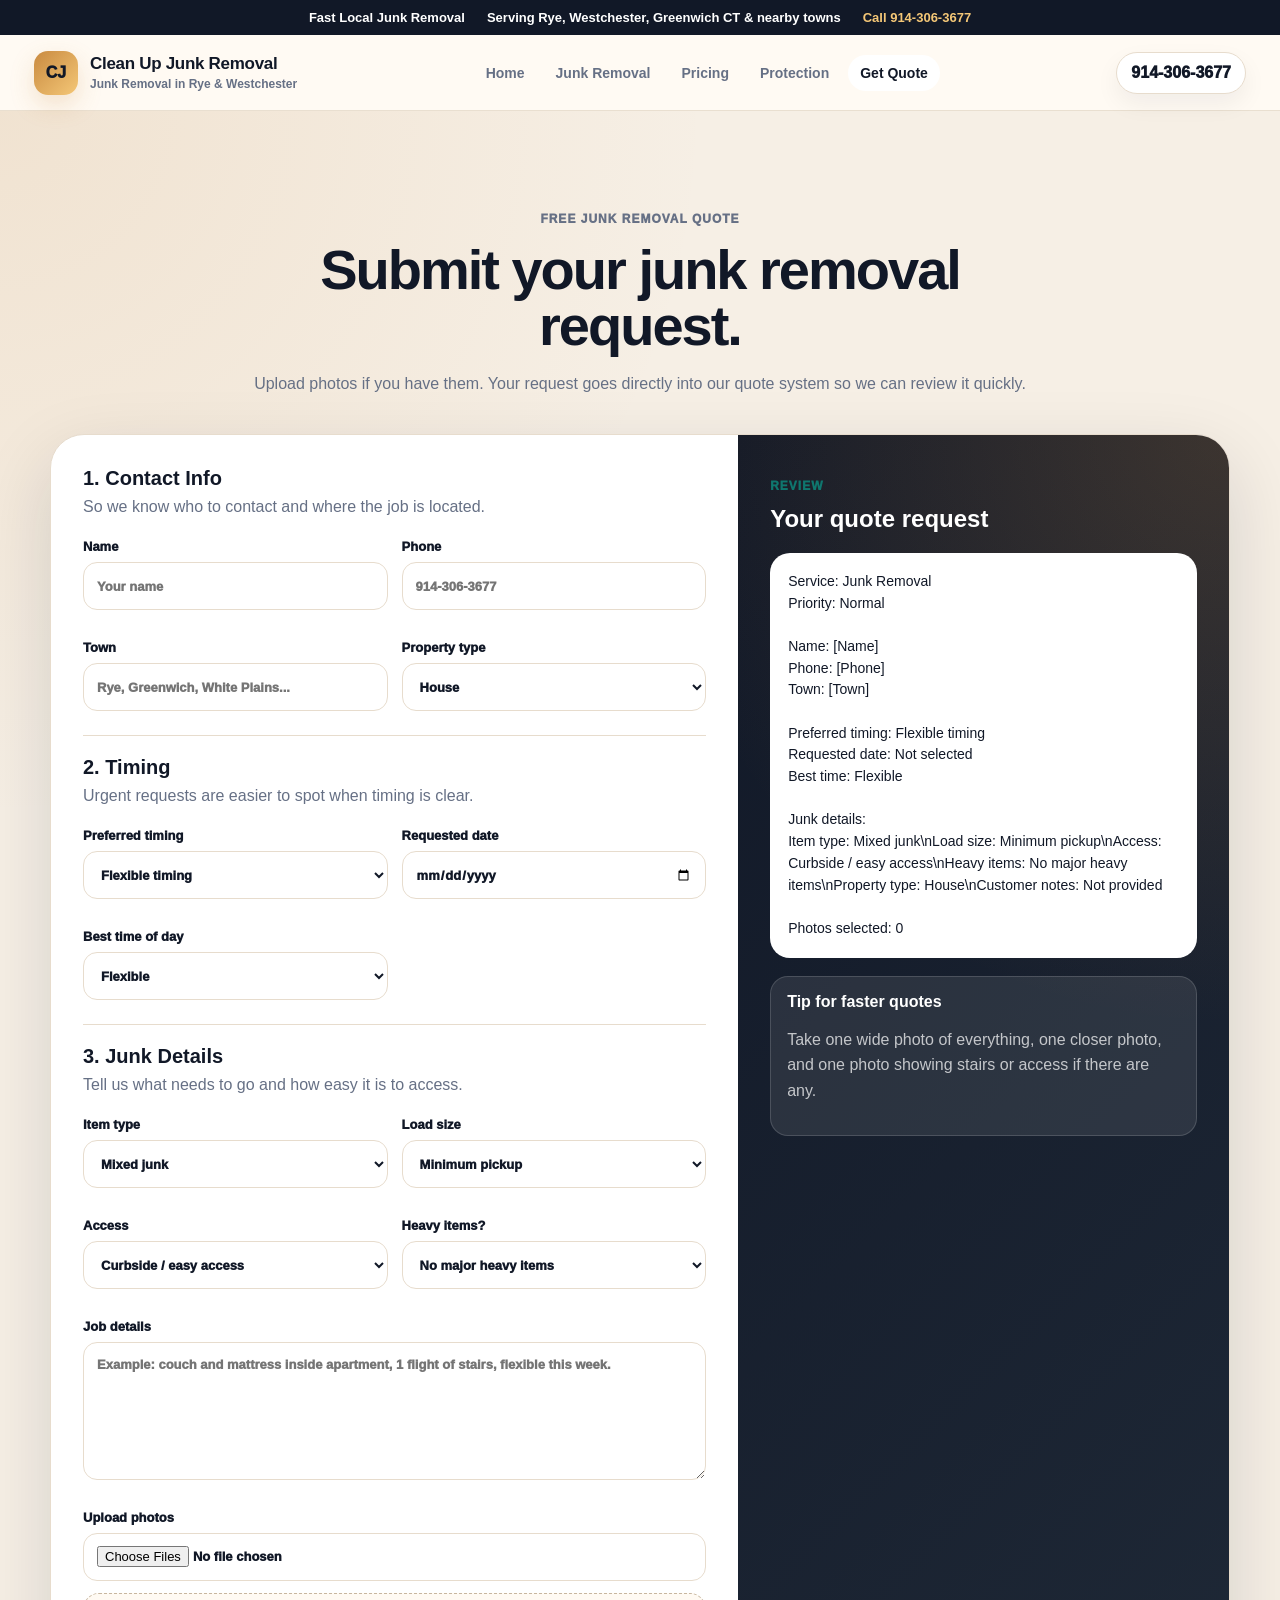
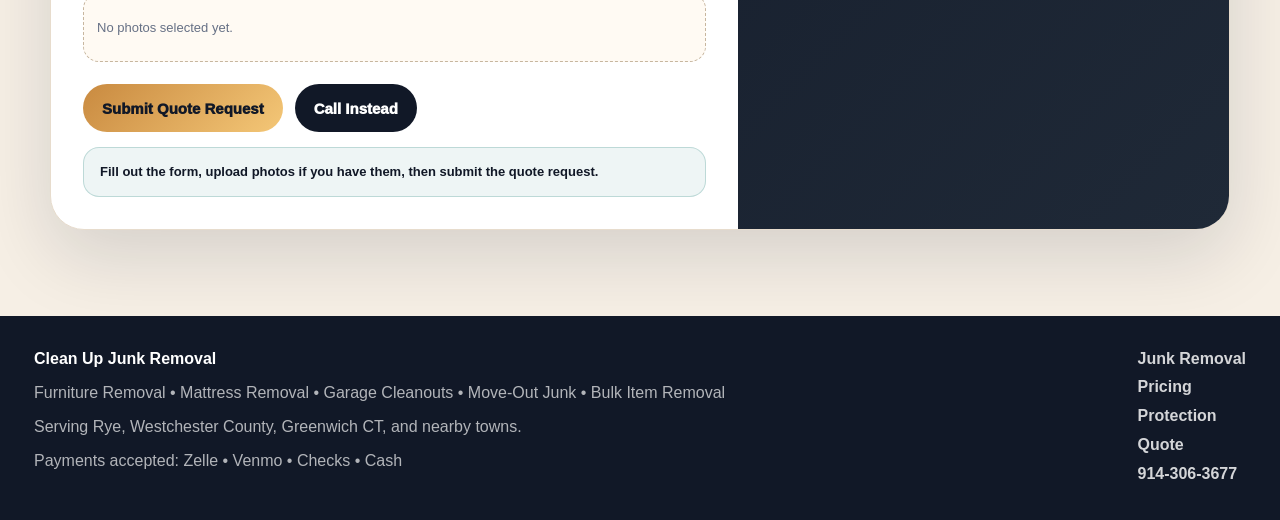
==== commit 706ed3e5: "Upgrade junk removal site and add protection page" ====
--- a/contact.html
+++ b/contact.html
@@ -4,34 +4,35 @@
   <meta charset="utf-8">
   <meta name="viewport" content="width=device-width, initial-scale=1">
   <title>Free Junk Removal Quote | Clean Up Junk Removal</title>
-  <meta name="description" content="Submit a free junk removal quote request with photos for furniture removal, mattresses, cleanouts, garage junk, and bulky items.">
+  <meta name="description" content="Submit a free junk removal quote request with photos for furniture removal, mattresses, garage junk, cleanouts, and bulky items.">
   <link rel="stylesheet" href="junk-only.css">
   <script src="backend-config.js"></script>
   <script defer src="junk-quote.js"></script>
 </head>
 <body>
   <div class="topbar">
-    <span>Junk Removal Only</span>
-    <span>Serving all of Westchester, Rye, Greenwich CT & nearby areas</span>
+    <span>Fast Local Junk Removal</span>
+    <span>Serving Rye, Westchester, Greenwich CT & nearby towns</span>
     <span><a href="tel:9143063677">Call 914-306-3677</a></span>
   </div>
 
   <header class="header">
-    <a class="brand" href="index.html">
+    <a class="brand" href="index.html" aria-label="Clean Up Junk Removal home">
       <span class="badge">CJ</span>
       <span>
         <strong>Clean Up Junk Removal</strong>
-        <small>Fast local junk removal</small>
+        <small>Junk Removal in Rye & Westchester</small>
       </span>
     </a>
-    
-    <nav class="nav">
-      <a href="index.html" class="">Home</a>
-      <a href="junk-removal.html" class="">Junk Removal</a>
-      <a href="pricing.html" class="">Pricing</a>
-      <a href="contact.html" class="quote active">Quote</a>
+
+    <nav class="nav" aria-label="Main navigation">
+      <a class="" href="index.html">Home</a>
+      <a class="" href="junk-removal.html">Junk Removal</a>
+      <a class="" href="pricing.html">Pricing</a>
+      <a class="" href="protection.html">Protection</a>
+      <a class="quote active" href="contact.html">Get Quote</a>
     </nav>
-    
+
     <a class="phone" href="tel:9143063677">914-306-3677</a>
   </header>
 
@@ -42,12 +43,17 @@
       <div class="heading">
         <p class="eyebrow">Free Junk Removal Quote</p>
         <h2>Submit your junk removal request.</h2>
-        <p>Upload photos if you have them. The request goes into our Google Sheets lead system.</p>
+        <p>Upload photos if you have them. Your request goes directly into our quote system so we can review it quickly.</p>
       </div>
 
       <div class="quote-shell">
         <div class="quote-layout">
           <form class="quote-form" id="junkQuoteForm">
+            <div class="form-section-title">
+              <strong>1. Contact Info</strong>
+              <p>So we know who to contact and where the job is located.</p>
+            </div>
+
             <div class="field-grid">
               <label>Name
                 <input id="qName" type="text" placeholder="Your name" required>
@@ -61,6 +67,24 @@
                 <input id="qTown" type="text" placeholder="Rye, Greenwich, White Plains..." required>
               </label>
 
+              <label>Property type
+                <select id="qPropertyType">
+                  <option>House</option>
+                  <option>Apartment / building</option>
+                  <option>Condo / townhouse</option>
+                  <option>Garage / storage area</option>
+                  <option>Business / commercial</option>
+                  <option>Not sure</option>
+                </select>
+              </label>
+            </div>
+
+            <div class="form-section-title">
+              <strong>2. Timing</strong>
+              <p>Urgent requests are easier to spot when timing is clear.</p>
+            </div>
+
+            <div class="field-grid">
               <label>Preferred timing
                 <select id="qTiming">
                   <option>Flexible timing</option>
@@ -86,7 +110,14 @@
                   <option>Weekend if available</option>
                 </select>
               </label>
-
+            </div>
+
+            <div class="form-section-title">
+              <strong>3. Junk Details</strong>
+              <p>Tell us what needs to go and how easy it is to access.</p>
+            </div>
+
+            <div class="field-grid">
               <label>Item type
                 <select id="qItemType">
                   <option>Mixed junk</option>
@@ -124,7 +155,7 @@
                 </select>
               </label>
 
-              <label class="full">Heavy items?
+              <label>Heavy items?
                 <select id="qHeavyItems">
                   <option>No major heavy items</option>
                   <option>One heavy item</option>
@@ -157,9 +188,14 @@
           </form>
 
           <aside class="quote-preview">
-            <p class="eyebrow">Live Preview</p>
-            <h2 style="color:white;margin-top:0;">Quote request</h2>
+            <p class="eyebrow">Review</p>
+            <h2>Your quote request</h2>
             <div class="preview-box" id="quotePreview"></div>
+
+            <div class="preview-tip">
+              <strong>Tip for faster quotes</strong>
+              <p>Take one wide photo of everything, one closer photo, and one photo showing stairs or access if there are any.</p>
+            </div>
           </aside>
         </div>
       </div>
@@ -168,14 +204,26 @@
 </main>
 
 
+  <div class="mobile-sticky">
+    <a href="contact.html">Get Quote</a>
+    <a href="tel:9143063677">Call Now</a>
+  </div>
+
   <footer class="footer">
     <div>
       <strong>Clean Up Junk Removal</strong>
-      <p>Junk Removal • Cleanouts • Furniture Removal • Bulk Item Removal</p>
-      <p>Serving all of Westchester, Rye, Greenwich CT & nearby areas</p>
+      <p>Furniture Removal • Mattress Removal • Garage Cleanouts • Move-Out Junk • Bulk Item Removal</p>
+      <p>Serving Rye, Westchester County, Greenwich CT, and nearby towns.</p>
       <p>Payments accepted: Zelle • Venmo • Checks • Cash</p>
     </div>
-    <a href="tel:9143063677">914-306-3677</a>
+
+    <div class="footer-links">
+      <a href="junk-removal.html">Junk Removal</a>
+      <a href="pricing.html">Pricing</a>
+      <a href="protection.html">Protection</a>
+      <a href="contact.html">Quote</a>
+      <a href="tel:9143063677">914-306-3677</a>
+    </div>
   </footer>
 </body>
-</html>
+</html>
--- a/junk-only.css
+++ b/junk-only.css
@@ -1,555 +1,831 @@
 
 :root {
-  --ink:#111827;
-  --muted:#667085;
-  --paper:#fffaf3;
-  --cream:#f6efe5;
-  --line:#e7dccd;
-  --gold:#c98a40;
-  --green:#14532d;
-  --teal:#0f766e;
-  --shadow:0 24px 70px rgba(17,24,39,.14);
+  --ink: #111827;
+  --ink-2: #1f2937;
+  --muted: #667085;
+  --paper: #fffaf3;
+  --cream: #f6efe5;
+  --line: #e7dccd;
+  --gold: #c98a40;
+  --gold-2: #f4c777;
+  --green: #14532d;
+  --teal: #0f766e;
+  --red: #991b1b;
+  --shadow: 0 26px 75px rgba(17,24,39,.14);
+  --soft-shadow: 0 16px 42px rgba(17,24,39,.09);
 }
 
 * {
-  box-sizing:border-box;
+  box-sizing: border-box;
+}
+
+html {
+  scroll-behavior: smooth;
 }
 
 body {
-  margin:0;
-  font-family:Inter, Arial, sans-serif;
-  color:var(--ink);
-  background:#fff;
+  margin: 0;
+  color: var(--ink);
+  background: white;
+  font-family: Inter, Arial, sans-serif;
 }
 
 a {
-  color:inherit;
-  text-decoration:none;
+  color: inherit;
+  text-decoration: none;
+}
+
+img {
+  max-width: 100%;
+  display: block;
 }
 
 .container {
-  width:min(1180px, calc(100% - 34px));
-  margin:auto;
+  width: min(1180px, calc(100% - 34px));
+  margin: auto;
 }
 
 .topbar {
-  padding:10px 17px;
-  display:flex;
-  justify-content:center;
-  gap:22px;
-  flex-wrap:wrap;
-  background:var(--ink);
-  color:white;
-  font-size:13px;
-  font-weight:800;
+  padding: 10px 17px;
+  display: flex;
+  justify-content: center;
+  gap: 22px;
+  flex-wrap: wrap;
+  background: var(--ink);
+  color: white;
+  font-size: 13px;
+  font-weight: 850;
+}
+
+.topbar a {
+  color: var(--gold-2);
 }
 
 .header {
-  position:sticky;
-  top:0;
-  z-index:100;
-  min-height:76px;
-  display:flex;
-  align-items:center;
-  justify-content:space-between;
-  gap:18px;
-  padding:14px min(34px, 4vw);
-  border-bottom:1px solid rgba(231,220,205,.9);
-  background:rgba(255,250,243,.92);
-  backdrop-filter:blur(18px);
+  position: sticky;
+  top: 0;
+  z-index: 100;
+  min-height: 76px;
+  padding: 14px min(34px, 4vw);
+  display: flex;
+  align-items: center;
+  justify-content: space-between;
+  gap: 18px;
+  border-bottom: 1px solid rgba(231,220,205,.9);
+  background: rgba(255,250,243,.93);
+  backdrop-filter: blur(18px);
 }
 
 .brand {
-  display:flex;
-  align-items:center;
-  gap:12px;
+  display: flex;
+  align-items: center;
+  gap: 12px;
 }
 
 .badge {
-  width:44px;
-  height:44px;
-  border-radius:14px;
-  display:grid;
-  place-items:center;
-  background:linear-gradient(135deg,var(--gold),#f4c777);
-  color:var(--ink);
-  font-weight:950;
+  width: 44px;
+  height: 44px;
+  display: grid;
+  place-items: center;
+  border-radius: 14px;
+  background: linear-gradient(135deg, var(--gold), var(--gold-2));
+  color: var(--ink);
+  font-weight: 950;
+  box-shadow: 0 10px 25px rgba(201,138,64,.22);
 }
 
 .brand strong {
-  display:block;
-  font-size:17px;
+  display: block;
+  font-size: 17px;
+  letter-spacing: -.3px;
 }
 
 .brand small {
-  color:var(--muted);
-  font-weight:800;
+  color: var(--muted);
+  font-size: 12px;
+  font-weight: 800;
 }
 
 .nav {
-  display:flex;
-  align-items:center;
-  gap:8px;
+  display: flex;
+  align-items: center;
+  gap: 7px;
 }
 
 .nav a {
-  padding:10px 12px;
-  border-radius:999px;
-  color:var(--muted);
-  font-size:14px;
-  font-weight:900;
+  padding: 10px 12px;
+  border-radius: 999px;
+  color: var(--muted);
+  font-size: 14px;
+  font-weight: 900;
+  transition: .2s ease;
 }
 
 .nav a:hover,
 .nav a.active {
-  color:var(--ink);
-  background:white;
+  color: var(--ink);
+  background: white;
 }
 
 .nav .quote {
-  background:var(--ink);
-  color:white;
+  background: var(--ink);
+  color: white;
 }
 
 .phone {
-  padding:11px 14px;
-  border-radius:999px;
-  background:white;
-  border:1px solid var(--line);
-  font-weight:950;
+  padding: 11px 14px;
+  border-radius: 999px;
+  border: 1px solid var(--line);
+  background: white;
+  font-weight: 950;
+  box-shadow: 0 10px 25px rgba(17,24,39,.06);
 }
 
 .btn {
-  display:inline-flex;
-  align-items:center;
-  justify-content:center;
-  min-height:48px;
-  padding:13px 18px;
-  border:0;
-  border-radius:999px;
-  cursor:pointer;
-  font-weight:950;
-  font-size:15px;
+  min-height: 48px;
+  padding: 13px 19px;
+  display: inline-flex;
+  align-items: center;
+  justify-content: center;
+  border: 0;
+  border-radius: 999px;
+  cursor: pointer;
+  font: inherit;
+  font-size: 15px;
+  font-weight: 950;
+  transition: .2s ease;
+}
+
+.btn:hover {
+  transform: translateY(-2px);
 }
 
 .btn.gold {
-  background:linear-gradient(135deg,var(--gold),#f4c777);
-  color:var(--ink);
+  background: linear-gradient(135deg, var(--gold), var(--gold-2));
+  color: var(--ink);
 }
 
 .btn.dark {
-  background:var(--ink);
-  color:white;
+  background: var(--ink);
+  color: white;
 }
 
 .btn.light {
-  background:white;
-  color:var(--ink);
-  border:1px solid var(--line);
+  background: white;
+  color: var(--ink);
+  border: 1px solid var(--line);
 }
 
 .hero {
-  min-height:680px;
-  position:relative;
-  display:grid;
-  align-items:center;
-  overflow:hidden;
-  color:white;
+  min-height: 690px;
+  position: relative;
+  display: grid;
+  align-items: center;
+  overflow: hidden;
+  color: white;
 }
 
 .hero-bg {
-  position:absolute;
-  inset:0;
-  background-size:cover;
-  background-position:center;
-  transform:scale(1.03);
-  filter:saturate(1.05) contrast(1.04);
+  position: absolute;
+  inset: 0;
+  background-size: cover;
+  background-position: center;
+  transform: scale(1.035);
+  filter: saturate(1.06) contrast(1.04);
 }
 
 .hero::after {
-  content:"";
-  position:absolute;
-  inset:0;
+  content: "";
+  position: absolute;
+  inset: 0;
   background:
-    radial-gradient(circle at 12% 18%, rgba(201,138,64,.42), transparent 34%),
-    linear-gradient(90deg, rgba(17,24,39,.98), rgba(17,24,39,.78), rgba(17,24,39,.34));
+    radial-gradient(circle at 12% 18%, rgba(201,138,64,.44), transparent 33%),
+    linear-gradient(90deg, rgba(17,24,39,.98), rgba(17,24,39,.79), rgba(17,24,39,.32));
 }
 
 .hero-inner {
-  position:relative;
-  z-index:2;
-  max-width:810px;
-  padding:90px 0;
-}
-
-.pill {
-  display:inline-flex;
-  padding:8px 12px;
-  border-radius:999px;
-  background:rgba(255,255,255,.12);
-  border:1px solid rgba(255,255,255,.16);
-  color:#f4c777;
-  font-size:12px;
-  font-weight:950;
-  text-transform:uppercase;
-  letter-spacing:.9px;
+  position: relative;
+  z-index: 2;
+  max-width: 850px;
+  padding: 92px 0;
+}
+
+.pill,
+.eyebrow {
+  color: var(--teal);
+  font-size: 12px;
+  font-weight: 950;
+  text-transform: uppercase;
+  letter-spacing: 1px;
+}
+
+.hero .pill {
+  display: inline-flex;
+  padding: 8px 12px;
+  border-radius: 999px;
+  border: 1px solid rgba(255,255,255,.16);
+  background: rgba(255,255,255,.11);
+  color: var(--gold-2);
 }
 
 .hero h1 {
-  margin:15px 0 18px;
-  color:white;
-  font-size:clamp(46px, 8vw, 86px);
-  line-height:.92;
-  letter-spacing:-3px;
+  margin: 15px 0 18px;
+  color: white;
+  font-size: clamp(46px, 8vw, 86px);
+  line-height: .92;
+  letter-spacing: -3px;
 }
 
 .hero p {
-  max-width:650px;
-  color:rgba(255,255,255,.78);
-  font-size:18px;
-  line-height:1.7;
+  max-width: 660px;
+  color: rgba(255,255,255,.78);
+  font-size: 18px;
+  line-height: 1.7;
 }
 
 .hero-actions {
-  display:flex;
-  flex-wrap:wrap;
-  gap:12px;
-  margin-top:28px;
+  margin-top: 28px;
+  display: flex;
+  flex-wrap: wrap;
+  gap: 12px;
 }
 
 .trust-row {
-  margin-top:26px;
-  display:flex;
-  flex-wrap:wrap;
-  gap:10px;
+  margin-top: 26px;
+  display: flex;
+  flex-wrap: wrap;
+  gap: 10px;
 }
 
 .trust-row span {
-  padding:9px 12px;
-  border-radius:999px;
-  background:rgba(255,255,255,.1);
-  border:1px solid rgba(255,255,255,.16);
-  color:rgba(255,255,255,.82);
-  font-weight:900;
-  font-size:13px;
+  padding: 9px 12px;
+  border: 1px solid rgba(255,255,255,.16);
+  border-radius: 999px;
+  background: rgba(255,255,255,.10);
+  color: rgba(255,255,255,.84);
+  font-size: 13px;
+  font-weight: 900;
 }
 
 .section {
-  padding:86px 0;
+  padding: 86px 0;
 }
 
 .section.cream {
-  background:var(--cream);
+  background:
+    radial-gradient(circle at 0 0, rgba(201,138,64,.12), transparent 32%),
+    var(--cream);
 }
 
 .heading {
-  max-width:780px;
-  margin:0 auto 34px;
-  text-align:center;
-}
-
-.eyebrow {
-  margin:0 0 8px;
-  color:var(--teal);
-  font-size:12px;
-  font-weight:950;
-  text-transform:uppercase;
-  letter-spacing:1px;
+  max-width: 800px;
+  margin: 0 auto 36px;
+  text-align: center;
 }
 
 .heading h2 {
-  margin:0;
-  font-size:clamp(32px, 5vw, 54px);
-  line-height:1;
-  letter-spacing:-2px;
+  margin: 0;
+  font-size: clamp(32px, 5vw, 56px);
+  line-height: 1;
+  letter-spacing: -2px;
 }
 
 .heading p {
-  color:var(--muted);
-  line-height:1.7;
+  color: var(--muted);
+  line-height: 1.75;
+}
+
+.grid-2,
+.grid-3,
+.grid-4 {
+  display: grid;
+  gap: 18px;
+}
+
+.grid-2 {
+  grid-template-columns: repeat(2, 1fr);
 }
 
 .grid-3 {
-  display:grid;
-  grid-template-columns:repeat(3, 1fr);
-  gap:18px;
+  grid-template-columns: repeat(3, 1fr);
+}
+
+.grid-4 {
+  grid-template-columns: repeat(4, 1fr);
+}
+
+.card,
+.review-card,
+.price-card,
+.faq-card,
+.protection-card {
+  border: 1px solid var(--line);
+  border-radius: 26px;
+  background: white;
+  box-shadow: var(--soft-shadow);
 }
 
 .card {
-  padding:26px;
-  border:1px solid var(--line);
-  border-radius:26px;
-  background:white;
-  box-shadow:0 16px 45px rgba(17,24,39,.08);
-}
-
-.card strong {
-  display:block;
-  margin-bottom:10px;
-  font-size:21px;
+  padding: 26px;
+}
+
+.card strong,
+.review-card strong,
+.faq-card strong,
+.protection-card strong {
+  display: block;
+  margin-bottom: 10px;
+  color: var(--ink);
+  font-size: 20px;
 }
 
 .card p,
-.card li {
-  color:var(--muted);
-  line-height:1.65;
-}
-
-.card ul {
-  margin:12px 0 0;
-  padding-left:19px;
+.card li,
+.review-card p,
+.faq-card p,
+.protection-card p,
+.protection-card li {
+  color: var(--muted);
+  line-height: 1.65;
+}
+
+.card ul,
+.protection-card ul {
+  margin: 12px 0 0;
+  padding-left: 19px;
+}
+
+.service-card-top {
+  display: flex;
+  justify-content: space-between;
+  gap: 16px;
+  align-items: start;
+}
+
+.service-icon {
+  width: 46px;
+  height: 46px;
+  display: grid;
+  place-items: center;
+  border-radius: 16px;
+  background: var(--paper);
+  font-size: 23px;
+}
+
+.job-type-card {
+  padding: 22px;
+  border: 1px solid var(--line);
+  border-radius: 24px;
+  background: var(--paper);
+}
+
+.job-type-card span {
+  display: block;
+  margin-top: 9px;
+  color: var(--teal);
+  font-weight: 950;
+}
+
+.cta-band {
+  margin-top: 28px;
+  padding: 24px;
+  display: flex;
+  justify-content: space-between;
+  gap: 18px;
+  align-items: center;
+  border-radius: 28px;
+  background:
+    radial-gradient(circle at 100% 0%, rgba(201,138,64,.24), transparent 42%),
+    linear-gradient(135deg, var(--ink), var(--ink-2));
+  color: white;
+}
+
+.cta-band strong {
+  display: block;
+  color: white;
+  font-size: 24px;
+}
+
+.cta-band p {
+  margin: 6px 0 0;
+  color: rgba(255,255,255,.72);
+}
+
+.review-card {
+  padding: 24px;
+}
+
+.stars {
+  color: var(--gold);
+  font-size: 18px;
+  letter-spacing: 1px;
+}
+
+.review-meta {
+  margin-top: 16px;
+  color: var(--teal);
+  font-weight: 950;
 }
 
 .pricing-grid {
-  display:grid;
-  grid-template-columns:repeat(3, 1fr);
-  gap:18px;
+  display: grid;
+  grid-template-columns: repeat(3, 1fr);
+  gap: 18px;
 }
 
 .price-card {
-  padding:26px;
-  border-radius:28px;
-  border:1px solid var(--line);
-  background:white;
-  box-shadow:var(--shadow);
+  padding: 26px;
 }
 
 .price-card.featured {
   background:
     radial-gradient(circle at 100% 0%, rgba(201,138,64,.22), transparent 40%),
-    linear-gradient(135deg,var(--ink),#1f2937);
-  color:white;
+    linear-gradient(135deg, var(--ink), var(--ink-2));
+  color: white;
 }
 
 .price-card span {
-  color:var(--teal);
-  font-weight:950;
-  font-size:13px;
-  text-transform:uppercase;
-  letter-spacing:.8px;
+  color: var(--teal);
+  font-weight: 950;
+  font-size: 13px;
+  text-transform: uppercase;
+  letter-spacing: .8px;
 }
 
 .price-card.featured span {
-  color:#f4c777;
+  color: var(--gold-2);
 }
 
 .price-card h3 {
-  margin:10px 0;
-  font-size:28px;
+  margin: 10px 0;
+  font-size: 28px;
 }
 
 .price-card .price {
-  font-size:35px;
-  font-weight:950;
+  margin: 12px 0;
+  font-size: 36px;
+  font-weight: 950;
+  letter-spacing: -1px;
 }
 
 .price-card p,
 .price-card li {
-  line-height:1.65;
-  color:var(--muted);
+  color: var(--muted);
+  line-height: 1.65;
 }
 
 .price-card.featured p,
 .price-card.featured li {
-  color:rgba(255,255,255,.72);
+  color: rgba(255,255,255,.72);
+}
+
+.notice {
+  padding: 18px;
+  border: 1px solid var(--line);
+  border-radius: 20px;
+  background: var(--paper);
+  color: var(--muted);
+  line-height: 1.65;
+}
+
+.notice strong {
+  color: var(--ink);
 }
 
 .quote-shell {
-  border:1px solid var(--line);
-  border-radius:34px;
-  background:white;
-  box-shadow:var(--shadow);
-  overflow:hidden;
+  overflow: hidden;
+  border: 1px solid var(--line);
+  border-radius: 34px;
+  background: white;
+  box-shadow: var(--shadow);
 }
 
 .quote-layout {
-  display:grid;
-  grid-template-columns:1.05fr .75fr;
+  display: grid;
+  grid-template-columns: 1.05fr .75fr;
 }
 
 .quote-form {
-  padding:32px;
+  padding: 32px;
+}
+
+.form-section-title {
+  margin: 24px 0 4px;
+  padding-top: 20px;
+  border-top: 1px solid var(--line);
+}
+
+.form-section-title:first-child {
+  margin-top: 0;
+  padding-top: 0;
+  border-top: 0;
+}
+
+.form-section-title strong {
+  display: block;
+  font-size: 20px;
+}
+
+.form-section-title p {
+  margin: 5px 0 0;
+  color: var(--muted);
+  line-height: 1.5;
 }
 
 .quote-form label {
-  display:grid;
-  gap:8px;
-  margin-top:16px;
-  font-size:13px;
-  font-weight:950;
+  display: grid;
+  gap: 8px;
+  margin-top: 16px;
+  font-size: 13px;
+  font-weight: 950;
 }
 
 .quote-form input,
 .quote-form select,
 .quote-form textarea {
-  width:100%;
-  min-height:48px;
-  padding:12px 13px;
-  border:1px solid var(--line);
-  border-radius:14px;
-  font:inherit;
-  outline:none;
+  width: 100%;
+  min-height: 48px;
+  padding: 12px 13px;
+  border: 1px solid var(--line);
+  border-radius: 14px;
+  background: white;
+  color: var(--ink);
+  font: inherit;
+  outline: none;
 }
 
 .quote-form textarea {
-  min-height:140px;
-  resize:vertical;
+  min-height: 138px;
+  resize: vertical;
+  line-height: 1.55;
+}
+
+.quote-form input:focus,
+.quote-form select:focus,
+.quote-form textarea:focus {
+  border-color: var(--gold);
+  box-shadow: 0 0 0 4px rgba(201,138,64,.13);
 }
 
 .field-grid {
-  display:grid;
-  grid-template-columns:repeat(2, 1fr);
-  gap:14px;
+  display: grid;
+  grid-template-columns: repeat(2, 1fr);
+  gap: 14px;
 }
 
 .full {
-  grid-column:1 / -1;
+  grid-column: 1 / -1;
 }
 
 .quote-submit {
-  margin-top:22px;
-  display:flex;
-  flex-wrap:wrap;
-  gap:12px;
+  margin-top: 22px;
+  display: flex;
+  flex-wrap: wrap;
+  gap: 12px;
 }
 
 .status {
-  margin-top:15px;
-  padding:14px 16px;
-  border:1px solid rgba(15,118,110,.2);
-  border-radius:16px;
-  background:rgba(15,118,110,.07);
-  font-size:13px;
-  font-weight:850;
+  margin-top: 15px;
+  padding: 14px 16px;
+  border: 1px solid rgba(15,118,110,.22);
+  border-radius: 16px;
+  background: rgba(15,118,110,.07);
+  color: var(--ink);
+  font-size: 13px;
+  font-weight: 850;
+  line-height: 1.5;
 }
 
 .status.loading {
-  background:rgba(201,138,64,.14);
-  border-color:var(--gold);
+  background: rgba(201,138,64,.14);
+  border-color: var(--gold);
 }
 
 .status.success {
-  color:#064e3b;
-  background:#d1fae5;
-  border-color:#6ee7b7;
+  color: #064e3b;
+  background: #d1fae5;
+  border-color: #6ee7b7;
 }
 
 .status.error {
-  color:#7f1d1d;
-  background:#fee2e2;
-  border-color:#fecaca;
+  color: #7f1d1d;
+  background: #fee2e2;
+  border-color: #fecaca;
 }
 
 .quote-preview {
-  padding:32px;
+  padding: 32px;
   background:
     radial-gradient(circle at 100% 0%, rgba(201,138,64,.22), transparent 40%),
-    linear-gradient(135deg,var(--ink),#1f2937);
-  color:white;
+    linear-gradient(135deg, var(--ink), var(--ink-2));
+  color: white;
+}
+
+.quote-preview h2 {
+  color: white;
+  margin-top: 0;
 }
 
 .preview-box {
-  padding:18px;
-  border-radius:20px;
-  background:white;
-  color:var(--ink);
-  white-space:pre-wrap;
-  line-height:1.55;
-  font-size:14px;
-  min-height:330px;
+  min-height: 330px;
+  padding: 18px;
+  border-radius: 20px;
+  background: white;
+  color: var(--ink);
+  white-space: pre-wrap;
+  line-height: 1.55;
+  font-size: 14px;
+}
+
+.preview-tip {
+  margin-top: 18px;
+  padding: 16px;
+  border-radius: 18px;
+  background: rgba(255,255,255,.09);
+  border: 1px solid rgba(255,255,255,.15);
+}
+
+.preview-tip strong {
+  display: block;
+  color: white;
+}
+
+.preview-tip p {
+  color: rgba(255,255,255,.72);
+  line-height: 1.6;
 }
 
 .photo-preview {
-  margin-top:12px;
-  padding:13px;
-  border:1px dashed #c7b69f;
-  border-radius:16px;
-  background:var(--paper);
-  color:var(--muted);
-  font-size:13px;
+  margin-top: 12px;
+  padding: 13px;
+  border: 1px dashed #c7b69f;
+  border-radius: 16px;
+  background: var(--paper);
+  color: var(--muted);
+  font-size: 13px;
 }
 
 .photo-grid {
-  margin-top:10px;
-  display:grid;
-  grid-template-columns:repeat(4, 1fr);
-  gap:8px;
+  margin-top: 10px;
+  display: grid;
+  grid-template-columns: repeat(4, 1fr);
+  gap: 8px;
 }
 
 .photo-grid img {
-  width:100%;
-  aspect-ratio:1;
-  object-fit:cover;
-  border-radius:12px;
+  width: 100%;
+  aspect-ratio: 1;
+  object-fit: cover;
+  border-radius: 12px;
+}
+
+.protection-hero {
+  padding: 84px 0 50px;
+  background:
+    radial-gradient(circle at 0 0, rgba(15,118,110,.14), transparent 32%),
+    linear-gradient(135deg, var(--cream), white);
+}
+
+.protection-hero-inner {
+  max-width: 850px;
+}
+
+.protection-hero h1 {
+  margin: 12px 0 16px;
+  font-size: clamp(42px, 7vw, 72px);
+  line-height: .95;
+  letter-spacing: -3px;
+}
+
+.protection-hero p {
+  color: var(--muted);
+  font-size: 18px;
+  line-height: 1.7;
+}
+
+.protection-card {
+  padding: 26px;
+}
+
+.protection-card h3 {
+  margin: 0 0 10px;
+  font-size: 24px;
 }
 
 .footer {
-  padding:34px min(34px, 4vw);
-  display:flex;
-  justify-content:space-between;
-  gap:20px;
-  flex-wrap:wrap;
-  background:var(--ink);
-  color:white;
+  padding: 34px min(34px, 4vw);
+  display: flex;
+  justify-content: space-between;
+  gap: 24px;
+  flex-wrap: wrap;
+  background: var(--ink);
+  color: white;
 }
 
 .footer p {
-  color:rgba(255,255,255,.68);
-}
-
-.notice {
-  padding:18px;
-  border-radius:20px;
-  border:1px solid var(--line);
-  background:var(--paper);
-  color:var(--muted);
-  line-height:1.65;
-}
-
-@media(max-width:950px) {
-  .nav {
-    display:none;
-  }
-
+  color: rgba(255,255,255,.68);
+}
+
+.footer-links {
+  display: grid;
+  gap: 8px;
+}
+
+.footer-links a {
+  color: rgba(255,255,255,.82);
+  font-weight: 850;
+}
+
+.mobile-sticky {
+  display: none;
+}
+
+@media(max-width: 980px) {
+  .nav,
   .phone {
-    display:none;
-  }
-
+    display: none;
+  }
+
+  .grid-2,
   .grid-3,
+  .grid-4,
   .pricing-grid,
   .quote-layout {
-    grid-template-columns:1fr;
+    grid-template-columns: 1fr;
   }
 
   .field-grid {
-    grid-template-columns:1fr;
-  }
-}
-
-@media(max-width:650px) {
+    grid-template-columns: 1fr;
+  }
+
+  .cta-band {
+    flex-direction: column;
+    align-items: flex-start;
+  }
+
+  .mobile-sticky {
+    position: fixed;
+    left: 12px;
+    right: 12px;
+    bottom: 12px;
+    z-index: 300;
+    display: grid;
+    grid-template-columns: 1fr 1fr;
+    gap: 10px;
+    padding: 10px;
+    border-radius: 22px;
+    background: rgba(17,24,39,.94);
+    box-shadow: var(--shadow);
+    backdrop-filter: blur(18px);
+  }
+
+  .mobile-sticky a {
+    min-height: 46px;
+    display: grid;
+    place-items: center;
+    border-radius: 999px;
+    background: white;
+    color: var(--ink);
+    font-weight: 950;
+  }
+
+  .mobile-sticky a:first-child {
+    background: linear-gradient(135deg, var(--gold), var(--gold-2));
+  }
+
+  body {
+    padding-bottom: 82px;
+  }
+}
+
+@media(max-width: 650px) {
+  .topbar {
+    font-size: 12px;
+  }
+
   .hero {
-    min-height:auto;
+    min-height: auto;
   }
 
   .hero-inner {
-    padding:72px 0;
+    padding: 72px 0;
   }
 
   .hero h1 {
-    font-size:44px;
-    letter-spacing:-2px;
+    font-size: 44px;
+    letter-spacing: -2px;
   }
 
   .section {
-    padding:62px 0;
+    padding: 62px 0;
   }
 
   .quote-form,
   .quote-preview {
-    padding:22px;
+    padding: 22px;
   }
 
   .photo-grid {
-    grid-template-columns:repeat(2, 1fr);
-  }
-}
+    grid-template-columns: repeat(2, 1fr);
+  }
+}
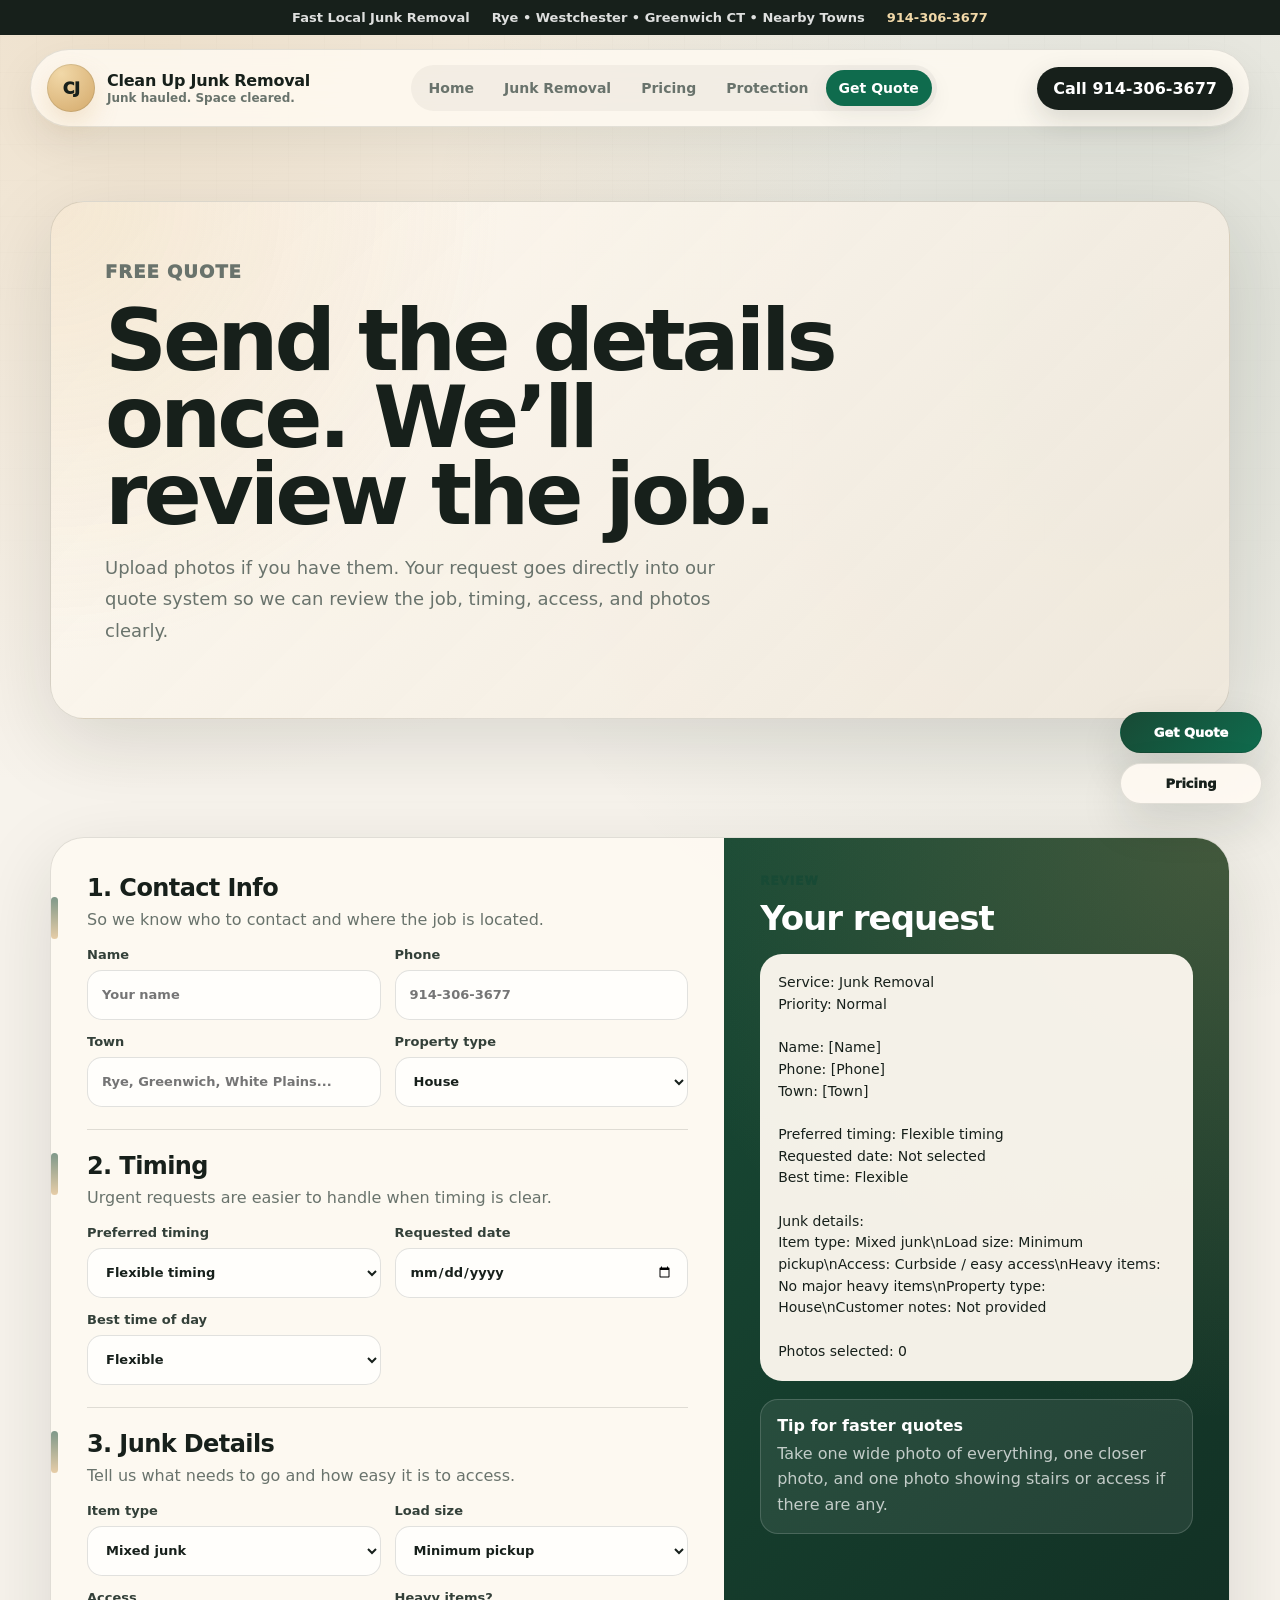
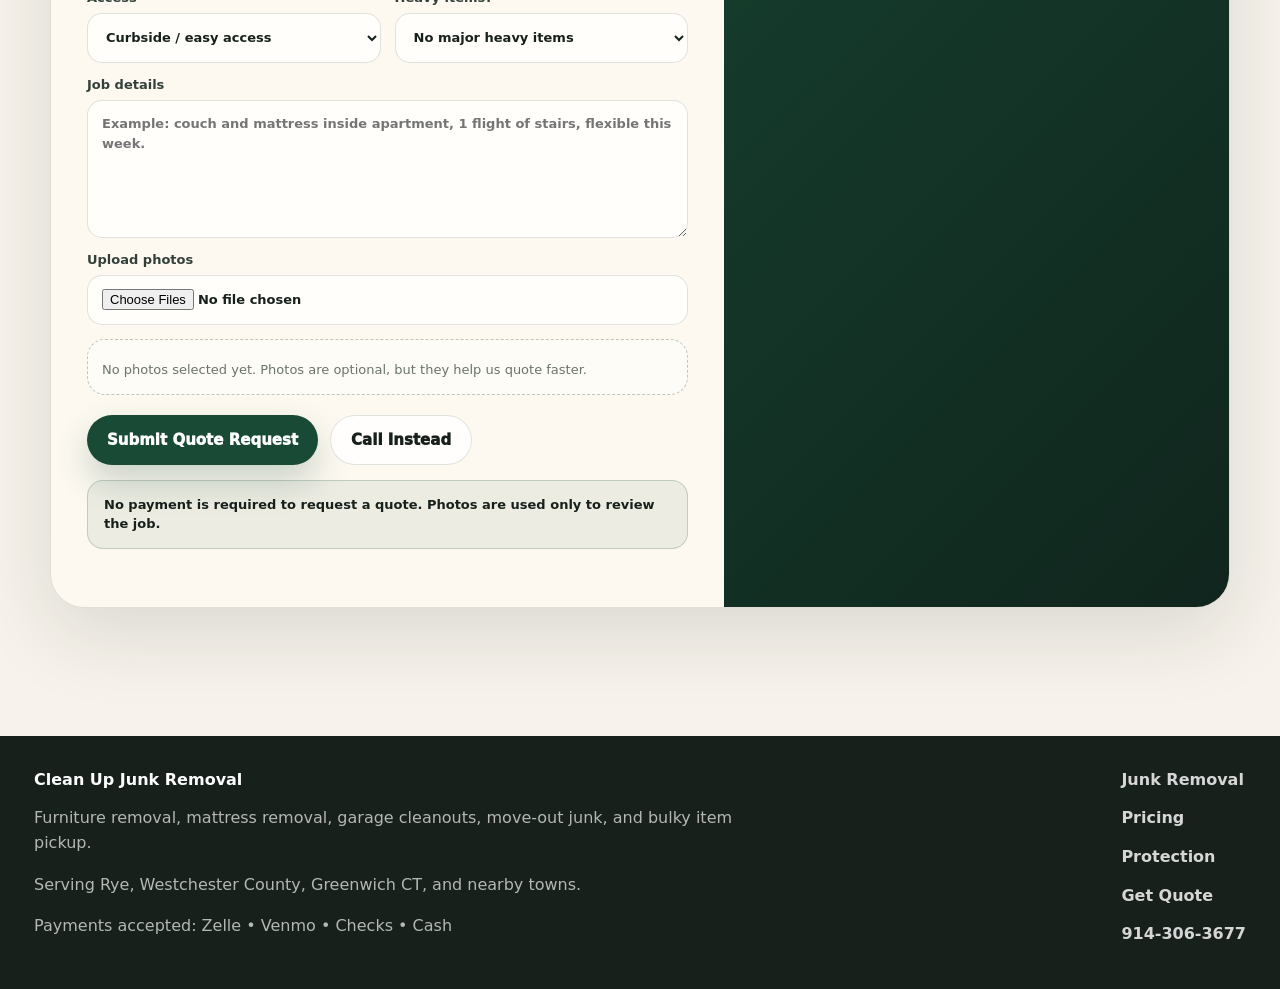
==== commit 8e2f4fc3: "Make pricing quote CTA bigger and mobile friendly" ====
--- a/contact.html
+++ b/contact.html
@@ -6,193 +6,201 @@
   <title>Free Junk Removal Quote | Clean Up Junk Removal</title>
   <meta name="description" content="Submit a free junk removal quote request with photos for furniture removal, mattresses, garage junk, cleanouts, and bulky items.">
   <link rel="stylesheet" href="junk-only.css">
+  <link rel="stylesheet" href="alive.css">
   <script src="backend-config.js"></script>
   <script defer src="junk-quote.js"></script>
+  <script defer src="alive.js"></script>
 </head>
 <body>
-  <div class="topbar">
-    <span>Fast Local Junk Removal</span>
-    <span>Serving Rye, Westchester, Greenwich CT & nearby towns</span>
-    <span><a href="tel:9143063677">Call 914-306-3677</a></span>
-  </div>
-
-  <header class="header">
-    <a class="brand" href="index.html" aria-label="Clean Up Junk Removal home">
-      <span class="badge">CJ</span>
-      <span>
-        <strong>Clean Up Junk Removal</strong>
-        <small>Junk Removal in Rye & Westchester</small>
-      </span>
-    </a>
-
-    <nav class="nav" aria-label="Main navigation">
-      <a class="" href="index.html">Home</a>
-      <a class="" href="junk-removal.html">Junk Removal</a>
-      <a class="" href="pricing.html">Pricing</a>
-      <a class="" href="protection.html">Protection</a>
-      <a class="quote active" href="contact.html">Get Quote</a>
-    </nav>
-
-    <a class="phone" href="tel:9143063677">914-306-3677</a>
-  </header>
-
-  
+  <div class="site-shell">
+
+    <div class="top-strip">
+      <span>Fast Local Junk Removal</span>
+      <span>Rye • Westchester • Greenwich CT • Nearby Towns</span>
+      <a href="tel:9143063677">914-306-3677</a>
+    </div>
+
+    <header class="main-header">
+      <a class="brand" href="index.html">
+        <span class="brand-mark">CJ</span>
+        <span>
+          <strong>Clean Up Junk Removal</strong>
+          <small>Junk hauled. Space cleared.</small>
+        </span>
+      </a>
+
+      <nav class="nav">
+        <a class="" href="index.html">Home</a>
+        <a class="" href="junk-removal.html">Junk Removal</a>
+        <a class="" href="pricing.html">Pricing</a>
+        <a class="" href="protection.html">Protection</a>
+        <a class="quote-link active" href="contact.html">Get Quote</a>
+      </nav>
+
+      <a class="header-call" href="tel:9143063677">Call 914-306-3677</a>
+    </header>
+
+    
 <main>
-  <section class="section cream">
+  <section class="page-hero">
     <div class="container">
-      <div class="heading">
-        <p class="eyebrow">Free Junk Removal Quote</p>
-        <h2>Submit your junk removal request.</h2>
-        <p>Upload photos if you have them. Your request goes directly into our quote system so we can review it quickly.</p>
-      </div>
-
+      <div class="page-hero-card">
+        <p class="eyebrow">Free Quote</p>
+        <h1>Send the details once. We’ll review the job.</h1>
+        <p>Upload photos if you have them. Your request goes directly into our quote system so we can review the job, timing, access, and photos clearly.</p>
+      </div>
+    </div>
+  </section>
+
+  <section class="section">
+    <div class="container">
       <div class="quote-shell">
         <div class="quote-layout">
           <form class="quote-form" id="junkQuoteForm">
-            <div class="form-section-title">
-              <strong>1. Contact Info</strong>
+            <div class="form-block">
+              <h3>1. Contact Info</h3>
               <p>So we know who to contact and where the job is located.</p>
-            </div>
-
-            <div class="field-grid">
-              <label>Name
-                <input id="qName" type="text" placeholder="Your name" required>
-              </label>
-
-              <label>Phone
-                <input id="qPhone" type="tel" placeholder="914-306-3677" required>
-              </label>
-
-              <label>Town
-                <input id="qTown" type="text" placeholder="Rye, Greenwich, White Plains..." required>
-              </label>
-
-              <label>Property type
-                <select id="qPropertyType">
-                  <option>House</option>
-                  <option>Apartment / building</option>
-                  <option>Condo / townhouse</option>
-                  <option>Garage / storage area</option>
-                  <option>Business / commercial</option>
-                  <option>Not sure</option>
-                </select>
-              </label>
-            </div>
-
-            <div class="form-section-title">
-              <strong>2. Timing</strong>
-              <p>Urgent requests are easier to spot when timing is clear.</p>
-            </div>
-
-            <div class="field-grid">
-              <label>Preferred timing
-                <select id="qTiming">
-                  <option>Flexible timing</option>
-                  <option>ASAP if available</option>
-                  <option>Today if available</option>
-                  <option>Tomorrow if available</option>
-                  <option>This week if available</option>
-                  <option>Next available opening</option>
-                  <option>Weekend if available</option>
-                </select>
-              </label>
-
-              <label>Requested date
-                <input id="qRequestedDate" type="date">
-              </label>
-
-              <label>Best time of day
-                <select id="qRequestedTime">
-                  <option>Flexible</option>
-                  <option>Morning</option>
-                  <option>Afternoon</option>
-                  <option>Evening</option>
-                  <option>Weekend if available</option>
-                </select>
-              </label>
-            </div>
-
-            <div class="form-section-title">
-              <strong>3. Junk Details</strong>
+
+              <div class="field-grid">
+                <label>Name
+                  <input id="qName" type="text" placeholder="Your name" required>
+                </label>
+
+                <label>Phone
+                  <input id="qPhone" type="tel" placeholder="914-306-3677" required>
+                </label>
+
+                <label>Town
+                  <input id="qTown" type="text" placeholder="Rye, Greenwich, White Plains..." required>
+                </label>
+
+                <label>Property type
+                  <select id="qPropertyType">
+                    <option>House</option>
+                    <option>Apartment / building</option>
+                    <option>Condo / townhouse</option>
+                    <option>Garage / storage area</option>
+                    <option>Business / commercial</option>
+                    <option>Not sure</option>
+                  </select>
+                </label>
+              </div>
+            </div>
+
+            <div class="form-block">
+              <h3>2. Timing</h3>
+              <p>Urgent requests are easier to handle when timing is clear.</p>
+
+              <div class="field-grid">
+                <label>Preferred timing
+                  <select id="qTiming">
+                    <option>Flexible timing</option>
+                    <option>ASAP if available</option>
+                    <option>Today if available</option>
+                    <option>Tomorrow if available</option>
+                    <option>This week if available</option>
+                    <option>Next available opening</option>
+                    <option>Weekend if available</option>
+                  </select>
+                </label>
+
+                <label>Requested date
+                  <input id="qRequestedDate" type="date">
+                </label>
+
+                <label>Best time of day
+                  <select id="qRequestedTime">
+                    <option>Flexible</option>
+                    <option>Morning</option>
+                    <option>Afternoon</option>
+                    <option>Evening</option>
+                    <option>Weekend if available</option>
+                  </select>
+                </label>
+              </div>
+            </div>
+
+            <div class="form-block">
+              <h3>3. Junk Details</h3>
               <p>Tell us what needs to go and how easy it is to access.</p>
-            </div>
-
-            <div class="field-grid">
-              <label>Item type
-                <select id="qItemType">
-                  <option>Mixed junk</option>
-                  <option>Furniture</option>
-                  <option>Mattress / box spring</option>
-                  <option>Garage junk</option>
-                  <option>Move-out junk</option>
-                  <option>Storage clutter</option>
-                  <option>Cleanout</option>
-                  <option>Other</option>
-                </select>
-              </label>
-
-              <label>Load size
-                <select id="qJunkSize">
-                  <option>Minimum pickup</option>
-                  <option>Single large item</option>
-                  <option>Small pickup</option>
-                  <option>Medium load</option>
-                  <option>Large load</option>
-                  <option>Full load</option>
-                  <option>Cleanout</option>
-                  <option>Not sure</option>
-                </select>
-              </label>
-
-              <label>Access
-                <select id="qAccess">
-                  <option>Curbside / easy access</option>
-                  <option>Inside pickup</option>
-                  <option>Stairs involved</option>
-                  <option>Long carry</option>
-                  <option>Heavy items</option>
-                  <option>Mixed access</option>
-                </select>
-              </label>
-
-              <label>Heavy items?
-                <select id="qHeavyItems">
-                  <option>No major heavy items</option>
-                  <option>One heavy item</option>
-                  <option>Multiple heavy items</option>
-                  <option>Not sure</option>
-                </select>
-              </label>
-
-              <label class="full">Job details
-                <textarea id="qDetails" placeholder="Example: couch and mattress inside apartment, 1 flight of stairs, flexible this week."></textarea>
-              </label>
-
-              <label class="full">Upload photos
-                <input id="qPhotos" type="file" accept="image/*" multiple>
-              </label>
-            </div>
-
-            <div class="photo-preview" id="photoPreview">
-              <p>No photos selected yet.</p>
-            </div>
-
-            <div class="quote-submit">
-              <button class="btn gold" id="quoteSubmit" type="submit">Submit Quote Request</button>
-              <a class="btn dark" href="tel:9143063677">Call Instead</a>
-            </div>
-
-            <div class="status" id="quoteStatus">
-              Fill out the form, upload photos if you have them, then submit the quote request.
+
+              <div class="field-grid">
+                <label>Item type
+                  <select id="qItemType">
+                    <option>Mixed junk</option>
+                    <option>Furniture</option>
+                    <option>Mattress / box spring</option>
+                    <option>Garage junk</option>
+                    <option>Move-out junk</option>
+                    <option>Storage clutter</option>
+                    <option>Cleanout</option>
+                    <option>Other</option>
+                  </select>
+                </label>
+
+                <label>Load size
+                  <select id="qJunkSize">
+                    <option>Minimum pickup</option>
+                    <option>Single large item</option>
+                    <option>Small pickup</option>
+                    <option>Medium load</option>
+                    <option>Large load</option>
+                    <option>Full load</option>
+                    <option>Cleanout</option>
+                    <option>Not sure</option>
+                  </select>
+                </label>
+
+                <label>Access
+                  <select id="qAccess">
+                    <option>Curbside / easy access</option>
+                    <option>Inside pickup</option>
+                    <option>Stairs involved</option>
+                    <option>Long carry</option>
+                    <option>Heavy items</option>
+                    <option>Mixed access</option>
+                  </select>
+                </label>
+
+                <label>Heavy items?
+                  <select id="qHeavyItems">
+                    <option>No major heavy items</option>
+                    <option>One heavy item</option>
+                    <option>Multiple heavy items</option>
+                    <option>Not sure</option>
+                  </select>
+                </label>
+
+                <label class="full">Job details
+                  <textarea id="qDetails" placeholder="Example: couch and mattress inside apartment, 1 flight of stairs, flexible this week."></textarea>
+                </label>
+
+                <label class="full">Upload photos
+                  <input id="qPhotos" type="file" accept="image/*" multiple>
+                </label>
+              </div>
+
+              <div class="photo-preview" id="photoPreview">
+                <p>No photos selected yet.</p>
+              </div>
+
+              <div class="quote-actions">
+                <button class="btn primary" id="quoteSubmit" type="submit">Submit Quote Request</button>
+                <a class="btn light" href="tel:9143063677">Call Instead</a>
+              </div>
+
+              <div class="status" id="quoteStatus">
+                No payment is required to request a quote. Photos are used only to review the job.
+              </div>
             </div>
           </form>
 
           <aside class="quote-preview">
             <p class="eyebrow">Review</p>
-            <h2>Your quote request</h2>
+            <h2>Your request</h2>
             <div class="preview-box" id="quotePreview"></div>
 
-            <div class="preview-tip">
+            <div class="preview-note">
               <strong>Tip for faster quotes</strong>
               <p>Take one wide photo of everything, one closer photo, and one photo showing stairs or access if there are any.</p>
             </div>
@@ -204,26 +212,28 @@
 </main>
 
 
-  <div class="mobile-sticky">
-    <a href="contact.html">Get Quote</a>
-    <a href="tel:9143063677">Call Now</a>
+    <footer class="footer">
+      <div>
+        <strong>Clean Up Junk Removal</strong>
+        <p>Furniture removal, mattress removal, garage cleanouts, move-out junk, and bulky item pickup.</p>
+        <p>Serving Rye, Westchester County, Greenwich CT, and nearby towns.</p>
+        <p>Payments accepted: Zelle • Venmo • Checks • Cash</p>
+      </div>
+
+      <div class="footer-links">
+        <a href="junk-removal.html">Junk Removal</a>
+        <a href="pricing.html">Pricing</a>
+        <a href="protection.html">Protection</a>
+        <a href="contact.html">Get Quote</a>
+        <a href="tel:9143063677">914-306-3677</a>
+      </div>
+    </footer>
+
+    <div class="mobile-action-bar">
+      <a href="contact.html">Get Quote</a>
+      <a href="tel:9143063677">Call Now</a>
+    </div>
+
   </div>
-
-  <footer class="footer">
-    <div>
-      <strong>Clean Up Junk Removal</strong>
-      <p>Furniture Removal • Mattress Removal • Garage Cleanouts • Move-Out Junk • Bulk Item Removal</p>
-      <p>Serving Rye, Westchester County, Greenwich CT, and nearby towns.</p>
-      <p>Payments accepted: Zelle • Venmo • Checks • Cash</p>
-    </div>
-
-    <div class="footer-links">
-      <a href="junk-removal.html">Junk Removal</a>
-      <a href="pricing.html">Pricing</a>
-      <a href="protection.html">Protection</a>
-      <a href="contact.html">Quote</a>
-      <a href="tel:9143063677">914-306-3677</a>
-    </div>
-  </footer>
 </body>
-</html>+</html>
--- a/junk-only.css
+++ b/junk-only.css
@@ -1,18 +1,23 @@
 
 :root {
-  --ink: #111827;
-  --ink-2: #1f2937;
-  --muted: #667085;
-  --paper: #fffaf3;
-  --cream: #f6efe5;
-  --line: #e7dccd;
-  --gold: #c98a40;
-  --gold-2: #f4c777;
-  --green: #14532d;
-  --teal: #0f766e;
-  --red: #991b1b;
-  --shadow: 0 26px 75px rgba(17,24,39,.14);
-  --soft-shadow: 0 16px 42px rgba(17,24,39,.09);
+  --bg: #f7f3ec;
+  --surface: #fffaf2;
+  --surface-2: #efe7da;
+  --ink: #17201b;
+  --ink-soft: #334039;
+  --muted: #69736c;
+  --line: rgba(23, 32, 27, .13);
+  --green: #184a35;
+  --green-2: #0f6b4d;
+  --sand: #d4a96a;
+  --sand-2: #f1d8a8;
+  --red: #8f2d2d;
+  --white: #ffffff;
+  --shadow: 0 24px 80px rgba(23, 32, 27, .13);
+  --shadow-soft: 0 14px 40px rgba(23, 32, 27, .08);
+  --radius-xl: 34px;
+  --radius-lg: 24px;
+  --radius-md: 16px;
 }
 
 * {
@@ -25,9 +30,25 @@
 
 body {
   margin: 0;
-  color: var(--ink);
-  background: white;
-  font-family: Inter, Arial, sans-serif;
+  background:
+    radial-gradient(circle at 10% 0%, rgba(212, 169, 106, .25), transparent 28%),
+    radial-gradient(circle at 88% 12%, rgba(24, 74, 53, .12), transparent 28%),
+    var(--bg);
+  color: var(--ink);
+  font-family: Inter, ui-sans-serif, system-ui, -apple-system, BlinkMacSystemFont, "Segoe UI", Arial, sans-serif;
+}
+
+body::before {
+  content: "";
+  position: fixed;
+  inset: 0;
+  pointer-events: none;
+  opacity: .35;
+  background-image:
+    linear-gradient(rgba(23,32,27,.035) 1px, transparent 1px),
+    linear-gradient(90deg, rgba(23,32,27,.035) 1px, transparent 1px);
+  background-size: 36px 36px;
+  mask-image: linear-gradient(to bottom, black, transparent 85%);
 }
 
 a {
@@ -35,122 +56,149 @@
   text-decoration: none;
 }
 
-img {
-  max-width: 100%;
-  display: block;
+button,
+input,
+select,
+textarea {
+  font: inherit;
+}
+
+.site-shell {
+  position: relative;
+  z-index: 1;
 }
 
 .container {
-  width: min(1180px, calc(100% - 34px));
-  margin: auto;
-}
-
-.topbar {
-  padding: 10px 17px;
+  width: min(1180px, calc(100% - 36px));
+  margin: 0 auto;
+}
+
+.top-strip {
+  padding: 10px 18px;
   display: flex;
   justify-content: center;
   gap: 22px;
   flex-wrap: wrap;
   background: var(--ink);
-  color: white;
+  color: rgba(255,255,255,.86);
   font-size: 13px;
-  font-weight: 850;
-}
-
-.topbar a {
-  color: var(--gold-2);
-}
-
-.header {
+  font-weight: 750;
+}
+
+.top-strip a {
+  color: var(--sand-2);
+  font-weight: 900;
+}
+
+.main-header {
   position: sticky;
   top: 0;
-  z-index: 100;
-  min-height: 76px;
-  padding: 14px min(34px, 4vw);
+  z-index: 50;
+  width: min(1220px, calc(100% - 28px));
+  min-height: 78px;
+  margin: 14px auto 0;
+  padding: 13px 16px;
   display: flex;
   align-items: center;
   justify-content: space-between;
   gap: 18px;
-  border-bottom: 1px solid rgba(231,220,205,.9);
-  background: rgba(255,250,243,.93);
-  backdrop-filter: blur(18px);
+  border: 1px solid rgba(23, 32, 27, .11);
+  border-radius: 999px;
+  background: rgba(255, 250, 242, .82);
+  backdrop-filter: blur(20px);
+  box-shadow: 0 18px 46px rgba(23, 32, 27, .08);
 }
 
 .brand {
   display: flex;
   align-items: center;
   gap: 12px;
-}
-
-.badge {
-  width: 44px;
-  height: 44px;
+  min-width: max-content;
+}
+
+.brand-mark {
+  width: 48px;
+  height: 48px;
   display: grid;
   place-items: center;
-  border-radius: 14px;
-  background: linear-gradient(135deg, var(--gold), var(--gold-2));
-  color: var(--ink);
-  font-weight: 950;
-  box-shadow: 0 10px 25px rgba(201,138,64,.22);
+  border-radius: 50%;
+  background:
+    radial-gradient(circle at 30% 20%, var(--sand-2), var(--sand));
+  color: var(--ink);
+  font-weight: 1000;
+  letter-spacing: -.6px;
+  box-shadow: inset 0 0 0 1px rgba(23,32,27,.10), 0 12px 24px rgba(212,169,106,.25);
 }
 
 .brand strong {
   display: block;
-  font-size: 17px;
-  letter-spacing: -.3px;
+  font-size: 16px;
+  letter-spacing: -.25px;
 }
 
 .brand small {
+  display: block;
+  margin-top: 1px;
   color: var(--muted);
   font-size: 12px;
-  font-weight: 800;
+  font-weight: 750;
 }
 
 .nav {
   display: flex;
   align-items: center;
-  gap: 7px;
+  gap: 4px;
+  padding: 5px;
+  border-radius: 999px;
+  background: rgba(23, 32, 27, .045);
 }
 
 .nav a {
-  padding: 10px 12px;
+  padding: 10px 13px;
   border-radius: 999px;
   color: var(--muted);
   font-size: 14px;
-  font-weight: 900;
+  font-weight: 850;
   transition: .2s ease;
 }
 
 .nav a:hover,
 .nav a.active {
   color: var(--ink);
-  background: white;
-}
-
-.nav .quote {
+  background: var(--white);
+  box-shadow: 0 8px 24px rgba(23,32,27,.08);
+}
+
+.nav .quote-link {
+  color: white;
+  background: var(--green);
+}
+
+.nav .quote-link:hover,
+.nav .quote-link.active {
+  color: white;
+  background: var(--green-2);
+}
+
+.header-call {
+  min-width: max-content;
+  padding: 12px 16px;
+  border-radius: 999px;
   background: var(--ink);
   color: white;
-}
-
-.phone {
-  padding: 11px 14px;
-  border-radius: 999px;
-  border: 1px solid var(--line);
-  background: white;
-  font-weight: 950;
-  box-shadow: 0 10px 25px rgba(17,24,39,.06);
+  font-weight: 900;
+  box-shadow: 0 10px 28px rgba(23,32,27,.15);
 }
 
 .btn {
-  min-height: 48px;
-  padding: 13px 19px;
+  min-height: 50px;
+  padding: 14px 20px;
   display: inline-flex;
   align-items: center;
   justify-content: center;
   border: 0;
   border-radius: 999px;
   cursor: pointer;
-  font: inherit;
   font-size: 15px;
   font-weight: 950;
   transition: .2s ease;
@@ -160,255 +208,375 @@
   transform: translateY(-2px);
 }
 
+.btn.primary {
+  background: var(--green);
+  color: white;
+  box-shadow: 0 16px 34px rgba(24,74,53,.22);
+}
+
 .btn.gold {
-  background: linear-gradient(135deg, var(--gold), var(--gold-2));
-  color: var(--ink);
-}
-
-.btn.dark {
+  background: linear-gradient(135deg, var(--sand), var(--sand-2));
+  color: var(--ink);
+  box-shadow: 0 14px 32px rgba(212,169,106,.24);
+}
+
+.btn.light {
+  background: rgba(255,255,255,.82);
+  color: var(--ink);
+  border: 1px solid var(--line);
+}
+
+.hero {
+  padding: 74px 0 54px;
+}
+
+.hero-grid {
+  display: grid;
+  grid-template-columns: 1.05fr .95fr;
+  gap: 28px;
+  align-items: stretch;
+}
+
+.hero-copy {
+  min-height: 620px;
+  padding: clamp(28px, 5vw, 58px);
+  display: flex;
+  flex-direction: column;
+  justify-content: center;
+  border: 1px solid var(--line);
+  border-radius: var(--radius-xl);
+  background:
+    radial-gradient(circle at 0% 0%, rgba(212,169,106,.22), transparent 34%),
+    linear-gradient(135deg, rgba(255,250,242,.92), rgba(239,231,218,.86));
+  box-shadow: var(--shadow);
+}
+
+.kicker {
+  width: fit-content;
+  padding: 8px 12px;
+  border-radius: 999px;
+  background: rgba(24, 74, 53, .09);
+  color: var(--green);
+  font-size: 12px;
+  font-weight: 1000;
+  letter-spacing: .9px;
+  text-transform: uppercase;
+}
+
+.hero h1,
+.page-hero h1 {
+  margin: 14px 0 18px;
+  max-width: 800px;
+  color: var(--ink);
+  font-size: clamp(44px, 7vw, 86px);
+  line-height: .9;
+  letter-spacing: -4px;
+}
+
+.hero p,
+.page-hero p {
+  max-width: 660px;
+  color: var(--muted);
+  font-size: 18px;
+  line-height: 1.75;
+}
+
+.hero-actions {
+  margin-top: 30px;
+  display: flex;
+  flex-wrap: wrap;
+  gap: 12px;
+}
+
+.hero-points {
+  margin-top: 28px;
+  display: flex;
+  flex-wrap: wrap;
+  gap: 10px;
+}
+
+.hero-points span {
+  padding: 9px 12px;
+  border: 1px solid var(--line);
+  border-radius: 999px;
+  background: rgba(255,255,255,.55);
+  color: var(--ink-soft);
+  font-size: 13px;
+  font-weight: 850;
+}
+
+.hero-media {
+  min-height: 620px;
+  position: relative;
+  overflow: hidden;
+  border-radius: var(--radius-xl);
+  border: 1px solid var(--line);
+  box-shadow: var(--shadow);
   background: var(--ink);
-  color: white;
-}
-
-.btn.light {
-  background: white;
-  color: var(--ink);
-  border: 1px solid var(--line);
-}
-
-.hero {
-  min-height: 690px;
-  position: relative;
-  display: grid;
-  align-items: center;
-  overflow: hidden;
-  color: white;
-}
-
-.hero-bg {
-  position: absolute;
-  inset: 0;
-  background-size: cover;
-  background-position: center;
-  transform: scale(1.035);
-  filter: saturate(1.06) contrast(1.04);
-}
-
-.hero::after {
+}
+
+.hero-media img {
+  width: 100%;
+  height: 100%;
+  object-fit: cover;
+  opacity: .92;
+}
+
+.hero-media::after {
   content: "";
   position: absolute;
   inset: 0;
   background:
-    radial-gradient(circle at 12% 18%, rgba(201,138,64,.44), transparent 33%),
-    linear-gradient(90deg, rgba(17,24,39,.98), rgba(17,24,39,.79), rgba(17,24,39,.32));
-}
-
-.hero-inner {
-  position: relative;
+    linear-gradient(to top, rgba(23,32,27,.72), transparent 58%),
+    radial-gradient(circle at 50% 0%, transparent, rgba(23,32,27,.15));
+}
+
+.floating-card {
+  position: absolute;
+  left: 22px;
+  right: 22px;
+  bottom: 22px;
   z-index: 2;
-  max-width: 850px;
-  padding: 92px 0;
-}
-
-.pill,
-.eyebrow {
-  color: var(--teal);
-  font-size: 12px;
-  font-weight: 950;
-  text-transform: uppercase;
-  letter-spacing: 1px;
-}
-
-.hero .pill {
-  display: inline-flex;
-  padding: 8px 12px;
-  border-radius: 999px;
+  padding: 20px;
   border: 1px solid rgba(255,255,255,.16);
-  background: rgba(255,255,255,.11);
-  color: var(--gold-2);
-}
-
-.hero h1 {
-  margin: 15px 0 18px;
-  color: white;
-  font-size: clamp(46px, 8vw, 86px);
-  line-height: .92;
-  letter-spacing: -3px;
-}
-
-.hero p {
-  max-width: 660px;
-  color: rgba(255,255,255,.78);
-  font-size: 18px;
-  line-height: 1.7;
-}
-
-.hero-actions {
-  margin-top: 28px;
-  display: flex;
-  flex-wrap: wrap;
-  gap: 12px;
-}
-
-.trust-row {
-  margin-top: 26px;
-  display: flex;
-  flex-wrap: wrap;
-  gap: 10px;
-}
-
-.trust-row span {
-  padding: 9px 12px;
-  border: 1px solid rgba(255,255,255,.16);
-  border-radius: 999px;
-  background: rgba(255,255,255,.10);
-  color: rgba(255,255,255,.84);
-  font-size: 13px;
-  font-weight: 900;
+  border-radius: 24px;
+  background: rgba(255,250,242,.90);
+  backdrop-filter: blur(18px);
+  box-shadow: 0 20px 46px rgba(0,0,0,.20);
+}
+
+.floating-card strong {
+  display: block;
+  color: var(--ink);
+  font-size: 22px;
+}
+
+.floating-card p {
+  margin: 8px 0 0;
+  color: var(--muted);
+  line-height: 1.55;
 }
 
 .section {
-  padding: 86px 0;
-}
-
-.section.cream {
-  background:
-    radial-gradient(circle at 0 0, rgba(201,138,64,.12), transparent 32%),
-    var(--cream);
-}
-
-.heading {
-  max-width: 800px;
+  padding: 84px 0;
+}
+
+.section-tight {
+  padding: 54px 0;
+}
+
+.section-head {
+  max-width: 780px;
   margin: 0 auto 36px;
   text-align: center;
 }
 
-.heading h2 {
+.eyebrow {
+  margin: 0 0 10px;
+  color: var(--green);
+  font-size: 12px;
+  font-weight: 1000;
+  letter-spacing: 1px;
+  text-transform: uppercase;
+}
+
+.section-head h2 {
   margin: 0;
-  font-size: clamp(32px, 5vw, 56px);
-  line-height: 1;
-  letter-spacing: -2px;
-}
-
-.heading p {
+  color: var(--ink);
+  font-size: clamp(32px, 5vw, 58px);
+  line-height: .96;
+  letter-spacing: -2.4px;
+}
+
+.section-head p {
   color: var(--muted);
   line-height: 1.75;
 }
 
-.grid-2,
-.grid-3,
-.grid-4 {
-  display: grid;
+.bento {
+  display: grid;
+  grid-template-columns: 1.15fr .85fr;
   gap: 18px;
 }
 
-.grid-2 {
+.card-grid {
+  display: grid;
+  grid-template-columns: repeat(3, 1fr);
+  gap: 18px;
+}
+
+.card-grid.two {
   grid-template-columns: repeat(2, 1fr);
 }
 
-.grid-3 {
-  grid-template-columns: repeat(3, 1fr);
-}
-
-.grid-4 {
+.card-grid.four {
   grid-template-columns: repeat(4, 1fr);
 }
 
-.card,
+.clean-card,
 .review-card,
 .price-card,
 .faq-card,
-.protection-card {
+.protect-card,
+.process-card {
+  position: relative;
+  overflow: hidden;
   border: 1px solid var(--line);
-  border-radius: 26px;
-  background: white;
-  box-shadow: var(--soft-shadow);
-}
-
-.card {
+  border-radius: var(--radius-lg);
+  background: rgba(255,250,242,.78);
+  box-shadow: var(--shadow-soft);
+}
+
+.clean-card,
+.process-card,
+.faq-card,
+.protect-card {
   padding: 26px;
 }
 
-.card strong,
-.review-card strong,
+.clean-card::before,
+.price-card::before,
+.protect-card::before {
+  content: "";
+  position: absolute;
+  inset: 0 0 auto;
+  height: 5px;
+  background: linear-gradient(90deg, var(--green), var(--sand));
+}
+
+.clean-card .icon {
+  width: 50px;
+  height: 50px;
+  display: grid;
+  place-items: center;
+  margin-bottom: 18px;
+  border-radius: 17px;
+  background: rgba(24,74,53,.08);
+  font-size: 24px;
+}
+
+.clean-card strong,
+.process-card strong,
 .faq-card strong,
-.protection-card strong {
+.protect-card strong,
+.review-card strong {
   display: block;
+  color: var(--ink);
+  font-size: 21px;
+  letter-spacing: -.4px;
   margin-bottom: 10px;
-  color: var(--ink);
-  font-size: 20px;
-}
-
-.card p,
-.card li,
+}
+
+.clean-card p,
+.clean-card li,
+.process-card p,
+.faq-card p,
+.protect-card p,
+.protect-card li,
 .review-card p,
-.faq-card p,
-.protection-card p,
-.protection-card li {
+.price-card p,
+.price-card li {
   color: var(--muted);
-  line-height: 1.65;
-}
-
-.card ul,
-.protection-card ul {
+  line-height: 1.68;
+}
+
+.clean-card ul,
+.protect-card ul,
+.price-card ul {
+  padding-left: 20px;
   margin: 12px 0 0;
-  padding-left: 19px;
-}
-
-.service-card-top {
+}
+
+.large-feature {
+  min-height: 430px;
+  padding: 34px;
   display: flex;
-  justify-content: space-between;
-  gap: 16px;
-  align-items: start;
-}
-
-.service-icon {
-  width: 46px;
-  height: 46px;
+  flex-direction: column;
+  justify-content: end;
+  color: white;
+  background:
+    linear-gradient(to top, rgba(23,32,27,.92), rgba(23,32,27,.18)),
+    url("assets/img/clean-home-exterior-pro.jpg") center/cover;
+}
+
+.large-feature strong {
+  color: white;
+  font-size: clamp(30px, 5vw, 52px);
+  line-height: .98;
+  letter-spacing: -2px;
+}
+
+.large-feature p {
+  color: rgba(255,255,255,.78);
+}
+
+.stats-strip {
+  margin-top: 18px;
+  display: grid;
+  grid-template-columns: repeat(3, 1fr);
+  gap: 14px;
+}
+
+.stat {
+  padding: 20px;
+  border: 1px solid var(--line);
+  border-radius: 22px;
+  background: rgba(255,255,255,.6);
+}
+
+.stat strong {
+  display: block;
+  color: var(--green);
+  font-size: 28px;
+  line-height: 1;
+}
+
+.stat span {
+  display: block;
+  margin-top: 6px;
+  color: var(--muted);
+  font-size: 13px;
+  font-weight: 800;
+}
+
+.process-card span {
+  width: 42px;
+  height: 42px;
   display: grid;
   place-items: center;
-  border-radius: 16px;
-  background: var(--paper);
-  font-size: 23px;
-}
-
-.job-type-card {
-  padding: 22px;
-  border: 1px solid var(--line);
-  border-radius: 24px;
-  background: var(--paper);
-}
-
-.job-type-card span {
-  display: block;
-  margin-top: 9px;
-  color: var(--teal);
-  font-weight: 950;
+  margin-bottom: 16px;
+  border-radius: 50%;
+  background: var(--ink);
+  color: white;
+  font-weight: 1000;
 }
 
 .cta-band {
-  margin-top: 28px;
-  padding: 24px;
+  margin-top: 30px;
+  padding: 26px;
   display: flex;
   justify-content: space-between;
   gap: 18px;
   align-items: center;
-  border-radius: 28px;
+  border-radius: var(--radius-lg);
   background:
-    radial-gradient(circle at 100% 0%, rgba(201,138,64,.24), transparent 42%),
-    linear-gradient(135deg, var(--ink), var(--ink-2));
-  color: white;
+    radial-gradient(circle at 100% 0%, rgba(212,169,106,.28), transparent 40%),
+    linear-gradient(135deg, var(--ink), #26312b);
+  color: white;
+  box-shadow: var(--shadow);
 }
 
 .cta-band strong {
   display: block;
   color: white;
-  font-size: 24px;
+  font-size: 25px;
+  letter-spacing: -.5px;
 }
 
 .cta-band p {
-  margin: 6px 0 0;
+  margin: 7px 0 0;
   color: rgba(255,255,255,.72);
+  line-height: 1.6;
 }
 
 .review-card {
@@ -416,15 +584,33 @@
 }
 
 .stars {
-  color: var(--gold);
+  color: var(--sand);
   font-size: 18px;
-  letter-spacing: 1px;
+  letter-spacing: 1.5px;
+  margin-bottom: 12px;
 }
 
 .review-meta {
-  margin-top: 16px;
-  color: var(--teal);
-  font-weight: 950;
+  margin-top: 18px;
+  color: var(--green);
+  font-size: 13px;
+  font-weight: 1000;
+  text-transform: uppercase;
+  letter-spacing: .7px;
+}
+
+.page-hero {
+  padding: 74px 0 34px;
+}
+
+.page-hero-card {
+  padding: clamp(28px, 5vw, 54px);
+  border: 1px solid var(--line);
+  border-radius: var(--radius-xl);
+  background:
+    radial-gradient(circle at 0 0, rgba(212,169,106,.22), transparent 35%),
+    linear-gradient(135deg, rgba(255,250,242,.92), rgba(239,231,218,.84));
+  box-shadow: var(--shadow);
 }
 
 .pricing-grid {
@@ -434,58 +620,54 @@
 }
 
 .price-card {
-  padding: 26px;
+  padding: 28px;
 }
 
 .price-card.featured {
   background:
-    radial-gradient(circle at 100% 0%, rgba(201,138,64,.22), transparent 40%),
-    linear-gradient(135deg, var(--ink), var(--ink-2));
+    radial-gradient(circle at 100% 0%, rgba(212,169,106,.24), transparent 44%),
+    linear-gradient(135deg, var(--green), #102a20);
   color: white;
 }
 
 .price-card span {
-  color: var(--teal);
-  font-weight: 950;
-  font-size: 13px;
+  color: var(--green);
+  font-size: 12px;
+  font-weight: 1000;
+  letter-spacing: 1px;
   text-transform: uppercase;
-  letter-spacing: .8px;
 }
 
 .price-card.featured span {
-  color: var(--gold-2);
+  color: var(--sand-2);
 }
 
 .price-card h3 {
-  margin: 10px 0;
+  margin: 10px 0 12px;
   font-size: 28px;
-}
-
-.price-card .price {
-  margin: 12px 0;
-  font-size: 36px;
-  font-weight: 950;
-  letter-spacing: -1px;
-}
-
-.price-card p,
-.price-card li {
-  color: var(--muted);
-  line-height: 1.65;
+  letter-spacing: -.8px;
+}
+
+.price {
+  margin: 0 0 16px;
+  font-size: 40px;
+  font-weight: 1000;
+  letter-spacing: -1.4px;
 }
 
 .price-card.featured p,
 .price-card.featured li {
-  color: rgba(255,255,255,.72);
+  color: rgba(255,255,255,.75);
 }
 
 .notice {
-  padding: 18px;
+  padding: 20px;
   border: 1px solid var(--line);
-  border-radius: 20px;
-  background: var(--paper);
+  border-radius: 22px;
+  background: rgba(255,250,242,.82);
   color: var(--muted);
-  line-height: 1.65;
+  line-height: 1.7;
+  box-shadow: var(--shadow-soft);
 }
 
 .notice strong {
@@ -495,62 +677,67 @@
 .quote-shell {
   overflow: hidden;
   border: 1px solid var(--line);
-  border-radius: 34px;
-  background: white;
+  border-radius: var(--radius-xl);
+  background: rgba(255,250,242,.78);
   box-shadow: var(--shadow);
 }
 
 .quote-layout {
   display: grid;
-  grid-template-columns: 1.05fr .75fr;
+  grid-template-columns: 1.04fr .78fr;
 }
 
 .quote-form {
-  padding: 32px;
-}
-
-.form-section-title {
-  margin: 24px 0 4px;
-  padding-top: 20px;
+  padding: clamp(22px, 4vw, 36px);
+}
+
+.form-block {
+  padding: 22px 0;
   border-top: 1px solid var(--line);
 }
 
-.form-section-title:first-child {
-  margin-top: 0;
+.form-block:first-child {
   padding-top: 0;
   border-top: 0;
 }
 
-.form-section-title strong {
-  display: block;
-  font-size: 20px;
-}
-
-.form-section-title p {
-  margin: 5px 0 0;
+.form-block h3 {
+  margin: 0;
+  font-size: 24px;
+  letter-spacing: -.6px;
+}
+
+.form-block p {
+  margin: 6px 0 0;
   color: var(--muted);
-  line-height: 1.5;
+  line-height: 1.55;
+}
+
+.field-grid {
+  margin-top: 14px;
+  display: grid;
+  grid-template-columns: repeat(2, 1fr);
+  gap: 14px;
 }
 
 .quote-form label {
   display: grid;
   gap: 8px;
-  margin-top: 16px;
+  color: var(--ink-soft);
   font-size: 13px;
-  font-weight: 950;
+  font-weight: 900;
 }
 
 .quote-form input,
 .quote-form select,
 .quote-form textarea {
   width: 100%;
-  min-height: 48px;
-  padding: 12px 13px;
+  min-height: 50px;
+  padding: 13px 14px;
   border: 1px solid var(--line);
-  border-radius: 14px;
-  background: white;
-  color: var(--ink);
-  font: inherit;
+  border-radius: 15px;
+  background: rgba(255,255,255,.72);
+  color: var(--ink);
   outline: none;
 }
 
@@ -563,104 +750,21 @@
 .quote-form input:focus,
 .quote-form select:focus,
 .quote-form textarea:focus {
-  border-color: var(--gold);
-  box-shadow: 0 0 0 4px rgba(201,138,64,.13);
-}
-
-.field-grid {
-  display: grid;
-  grid-template-columns: repeat(2, 1fr);
-  gap: 14px;
+  border-color: rgba(24,74,53,.42);
+  box-shadow: 0 0 0 4px rgba(24,74,53,.10);
+  background: white;
 }
 
 .full {
   grid-column: 1 / -1;
 }
 
-.quote-submit {
-  margin-top: 22px;
-  display: flex;
-  flex-wrap: wrap;
-  gap: 12px;
-}
-
-.status {
-  margin-top: 15px;
-  padding: 14px 16px;
-  border: 1px solid rgba(15,118,110,.22);
-  border-radius: 16px;
-  background: rgba(15,118,110,.07);
-  color: var(--ink);
-  font-size: 13px;
-  font-weight: 850;
-  line-height: 1.5;
-}
-
-.status.loading {
-  background: rgba(201,138,64,.14);
-  border-color: var(--gold);
-}
-
-.status.success {
-  color: #064e3b;
-  background: #d1fae5;
-  border-color: #6ee7b7;
-}
-
-.status.error {
-  color: #7f1d1d;
-  background: #fee2e2;
-  border-color: #fecaca;
-}
-
-.quote-preview {
-  padding: 32px;
-  background:
-    radial-gradient(circle at 100% 0%, rgba(201,138,64,.22), transparent 40%),
-    linear-gradient(135deg, var(--ink), var(--ink-2));
-  color: white;
-}
-
-.quote-preview h2 {
-  color: white;
-  margin-top: 0;
-}
-
-.preview-box {
-  min-height: 330px;
-  padding: 18px;
-  border-radius: 20px;
-  background: white;
-  color: var(--ink);
-  white-space: pre-wrap;
-  line-height: 1.55;
-  font-size: 14px;
-}
-
-.preview-tip {
-  margin-top: 18px;
-  padding: 16px;
+.photo-preview {
+  margin-top: 14px;
+  padding: 14px;
+  border: 1px dashed rgba(23,32,27,.26);
   border-radius: 18px;
-  background: rgba(255,255,255,.09);
-  border: 1px solid rgba(255,255,255,.15);
-}
-
-.preview-tip strong {
-  display: block;
-  color: white;
-}
-
-.preview-tip p {
-  color: rgba(255,255,255,.72);
-  line-height: 1.6;
-}
-
-.photo-preview {
-  margin-top: 12px;
-  padding: 13px;
-  border: 1px dashed #c7b69f;
-  border-radius: 16px;
-  background: var(--paper);
+  background: rgba(255,255,255,.45);
   color: var(--muted);
   font-size: 13px;
 }
@@ -676,54 +780,114 @@
   width: 100%;
   aspect-ratio: 1;
   object-fit: cover;
-  border-radius: 12px;
-}
-
-.protection-hero {
-  padding: 84px 0 50px;
+  border-radius: 13px;
+}
+
+.quote-actions {
+  margin-top: 20px;
+  display: flex;
+  flex-wrap: wrap;
+  gap: 12px;
+}
+
+.status {
+  margin-top: 15px;
+  padding: 14px 16px;
+  border: 1px solid rgba(24,74,53,.20);
+  border-radius: 16px;
+  background: rgba(24,74,53,.07);
+  color: var(--ink);
+  font-size: 13px;
+  font-weight: 850;
+  line-height: 1.5;
+}
+
+.status.loading {
+  border-color: rgba(212,169,106,.55);
+  background: rgba(212,169,106,.16);
+}
+
+.status.success {
+  color: #064e3b;
+  border-color: #6ee7b7;
+  background: #d1fae5;
+}
+
+.status.error {
+  color: #7f1d1d;
+  border-color: #fecaca;
+  background: #fee2e2;
+}
+
+.quote-preview {
+  padding: clamp(24px, 4vw, 36px);
   background:
-    radial-gradient(circle at 0 0, rgba(15,118,110,.14), transparent 32%),
-    linear-gradient(135deg, var(--cream), white);
-}
-
-.protection-hero-inner {
-  max-width: 850px;
-}
-
-.protection-hero h1 {
-  margin: 12px 0 16px;
-  font-size: clamp(42px, 7vw, 72px);
-  line-height: .95;
-  letter-spacing: -3px;
-}
-
-.protection-hero p {
-  color: var(--muted);
-  font-size: 18px;
-  line-height: 1.7;
-}
-
-.protection-card {
+    radial-gradient(circle at 100% 0%, rgba(212,169,106,.24), transparent 40%),
+    linear-gradient(135deg, var(--green), #10251d);
+  color: white;
+}
+
+.quote-preview h2 {
+  margin: 0 0 16px;
+  color: white;
+  font-size: 34px;
+  letter-spacing: -1px;
+}
+
+.preview-box {
+  min-height: 350px;
+  padding: 18px;
+  border-radius: 22px;
+  background: rgba(255,250,242,.95);
+  color: var(--ink);
+  white-space: pre-wrap;
+  line-height: 1.55;
+  font-size: 14px;
+}
+
+.preview-note {
+  margin-top: 18px;
+  padding: 16px;
+  border: 1px solid rgba(255,255,255,.16);
+  border-radius: 18px;
+  background: rgba(255,255,255,.08);
+}
+
+.preview-note strong {
+  display: block;
+  color: white;
+}
+
+.preview-note p {
+  margin: 6px 0 0;
+  color: rgba(255,255,255,.72);
+  line-height: 1.6;
+}
+
+.protection-list {
+  display: grid;
+  gap: 18px;
+}
+
+.protect-card {
   padding: 26px;
 }
 
-.protection-card h3 {
-  margin: 0 0 10px;
-  font-size: 24px;
-}
-
 .footer {
+  margin-top: 44px;
   padding: 34px min(34px, 4vw);
   display: flex;
   justify-content: space-between;
-  gap: 24px;
+  gap: 26px;
   flex-wrap: wrap;
   background: var(--ink);
   color: white;
 }
 
 .footer p {
+  max-width: 720px;
   color: rgba(255,255,255,.68);
+  line-height: 1.6;
 }
 
 .footer-links {
@@ -736,51 +900,61 @@
   font-weight: 850;
 }
 
-.mobile-sticky {
+.mobile-action-bar {
   display: none;
 }
 
-@media(max-width: 980px) {
+@media (max-width: 1050px) {
+  .main-header {
+    border-radius: 28px;
+  }
+
   .nav,
-  .phone {
+  .header-call {
     display: none;
   }
 
-  .grid-2,
-  .grid-3,
-  .grid-4,
+  .hero-grid,
+  .bento,
+  .quote-layout,
   .pricing-grid,
-  .quote-layout {
+  .card-grid,
+  .card-grid.two,
+  .card-grid.four {
     grid-template-columns: 1fr;
   }
 
-  .field-grid {
+  .hero-copy,
+  .hero-media {
+    min-height: auto;
+  }
+
+  .hero-media {
+    min-height: 430px;
+  }
+
+  .stats-strip {
     grid-template-columns: 1fr;
   }
 
-  .cta-band {
-    flex-direction: column;
-    align-items: flex-start;
-  }
-
-  .mobile-sticky {
+  .mobile-action-bar {
     position: fixed;
     left: 12px;
     right: 12px;
     bottom: 12px;
-    z-index: 300;
+    z-index: 200;
     display: grid;
     grid-template-columns: 1fr 1fr;
     gap: 10px;
     padding: 10px;
-    border-radius: 22px;
-    background: rgba(17,24,39,.94);
+    border-radius: 24px;
+    background: rgba(23,32,27,.94);
     box-shadow: var(--shadow);
     backdrop-filter: blur(18px);
   }
 
-  .mobile-sticky a {
-    min-height: 46px;
+  .mobile-action-bar a {
+    min-height: 48px;
     display: grid;
     place-items: center;
     border-radius: 999px;
@@ -789,8 +963,8 @@
     font-weight: 950;
   }
 
-  .mobile-sticky a:first-child {
-    background: linear-gradient(135deg, var(--gold), var(--gold-2));
+  .mobile-action-bar a:first-child {
+    background: linear-gradient(135deg, var(--sand), var(--sand-2));
   }
 
   body {
@@ -798,26 +972,56 @@
   }
 }
 
-@media(max-width: 650px) {
-  .topbar {
+@media (max-width: 650px) {
+  .top-strip {
+    gap: 8px 16px;
     font-size: 12px;
   }
 
+  .main-header {
+    width: calc(100% - 18px);
+    margin-top: 8px;
+    padding: 10px;
+  }
+
+  .brand-mark {
+    width: 42px;
+    height: 42px;
+  }
+
+  .brand strong {
+    font-size: 14px;
+  }
+
+  .brand small {
+    font-size: 11px;
+  }
+
   .hero {
-    min-height: auto;
-  }
-
-  .hero-inner {
-    padding: 72px 0;
-  }
-
-  .hero h1 {
-    font-size: 44px;
-    letter-spacing: -2px;
+    padding: 42px 0 34px;
+  }
+
+  .hero-copy {
+    padding: 28px;
+  }
+
+  .hero h1,
+  .page-hero h1 {
+    font-size: 43px;
+    letter-spacing: -2.4px;
+  }
+
+  .hero p,
+  .page-hero p {
+    font-size: 16px;
   }
 
   .section {
-    padding: 62px 0;
+    padding: 58px 0;
+  }
+
+  .field-grid {
+    grid-template-columns: 1fr;
   }
 
   .quote-form,
@@ -828,4 +1032,9 @@
   .photo-grid {
     grid-template-columns: repeat(2, 1fr);
   }
-}
+
+  .cta-band {
+    align-items: flex-start;
+    flex-direction: column;
+  }
+}
--- a/alive.css
+++ b/alive.css
@@ -0,0 +1,655 @@
+
+/* =====================================================
+   Alive Interaction Layer
+   Clean Up Junk Removal
+   ===================================================== */
+
+:root {
+  --alive-green: #184a35;
+  --alive-sand: #d4a96a;
+  --alive-cream: #fffaf2;
+  --alive-line: rgba(23, 32, 27, .13);
+}
+
+.scroll-progress {
+  position: fixed;
+  top: 0;
+  left: 0;
+  z-index: 9999;
+  width: 100%;
+  height: 4px;
+  background: transparent;
+  pointer-events: none;
+}
+
+.scroll-progress span {
+  display: block;
+  width: 0%;
+  height: 100%;
+  background: linear-gradient(90deg, var(--sand), var(--green), var(--sand-2));
+  box-shadow: 0 0 18px rgba(212, 169, 106, .55);
+}
+
+.alive-reveal {
+  opacity: 0;
+  transform: translateY(26px);
+  transition: opacity .72s ease, transform .72s ease;
+}
+
+.alive-reveal.is-visible {
+  opacity: 1;
+  transform: translateY(0);
+}
+
+.clean-card,
+.process-card,
+.review-card,
+.price-card,
+.faq-card,
+.protect-card,
+.job-type-card {
+  will-change: transform;
+}
+
+.alive-tilt {
+  transition: transform .2s ease, box-shadow .2s ease;
+}
+
+.alive-tilt:hover {
+  box-shadow: 0 28px 85px rgba(23, 32, 27, .16);
+}
+
+.main-header {
+  transition: transform .25s ease, box-shadow .25s ease, background .25s ease;
+}
+
+.main-header.header-scrolled {
+  background: rgba(255, 250, 242, .94);
+  box-shadow: 0 22px 60px rgba(23, 32, 27, .13);
+}
+
+.alive-floating-actions {
+  position: fixed;
+  right: 18px;
+  bottom: 96px;
+  z-index: 250;
+  display: grid;
+  gap: 10px;
+}
+
+.alive-floating-actions a {
+  min-width: 142px;
+  padding: 12px 14px;
+  border-radius: 999px;
+  background: rgba(255, 250, 242, .92);
+  color: #17201b;
+  border: 1px solid rgba(23, 32, 27, .12);
+  box-shadow: 0 18px 45px rgba(23, 32, 27, .14);
+  backdrop-filter: blur(18px);
+  font-size: 13px;
+  font-weight: 950;
+  text-align: center;
+  transition: .2s ease;
+}
+
+.alive-floating-actions a:first-child {
+  background: linear-gradient(135deg, #184a35, #0f6b4d);
+  color: white;
+}
+
+.alive-floating-actions a:hover {
+  transform: translateY(-3px);
+}
+
+.alive-estimator-section {
+  padding: 84px 0;
+}
+
+.alive-estimator {
+  display: grid;
+  grid-template-columns: 1fr .72fr;
+  gap: 18px;
+  align-items: stretch;
+}
+
+.alive-estimator-panel,
+.alive-estimator-result {
+  border: 1px solid rgba(23, 32, 27, .13);
+  border-radius: 34px;
+  background: rgba(255, 250, 242, .84);
+  box-shadow: 0 24px 80px rgba(23, 32, 27, .12);
+  overflow: hidden;
+}
+
+.alive-estimator-panel {
+  padding: clamp(22px, 4vw, 34px);
+}
+
+.alive-estimator-result {
+  padding: clamp(22px, 4vw, 34px);
+  background:
+    radial-gradient(circle at 100% 0%, rgba(212,169,106,.28), transparent 42%),
+    linear-gradient(135deg, #184a35, #10251d);
+  color: white;
+}
+
+.alive-estimator-title {
+  margin-bottom: 22px;
+}
+
+.alive-estimator-title h2 {
+  margin: 0;
+  font-size: clamp(30px, 5vw, 52px);
+  line-height: .96;
+  letter-spacing: -2px;
+}
+
+.alive-estimator-title p {
+  color: #69736c;
+  line-height: 1.65;
+}
+
+.alive-choice-group {
+  margin-top: 22px;
+}
+
+.alive-choice-group > strong {
+  display: block;
+  margin-bottom: 10px;
+  font-size: 15px;
+}
+
+.alive-choice-row {
+  display: grid;
+  grid-template-columns: repeat(4, 1fr);
+  gap: 10px;
+}
+
+.alive-choice {
+  min-height: 76px;
+  padding: 14px;
+  border: 1px solid rgba(23, 32, 27, .13);
+  border-radius: 18px;
+  background: rgba(255,255,255,.62);
+  color: #17201b;
+  cursor: pointer;
+  text-align: left;
+  transition: .2s ease;
+}
+
+.alive-choice:hover {
+  transform: translateY(-3px);
+  background: white;
+}
+
+.alive-choice.active {
+  background: #17201b;
+  color: white;
+  border-color: #17201b;
+  box-shadow: 0 14px 34px rgba(23, 32, 27, .18);
+}
+
+.alive-choice small {
+  display: block;
+  margin-top: 4px;
+  color: inherit;
+  opacity: .72;
+  line-height: 1.35;
+}
+
+.alive-result-label {
+  color: rgba(255,255,255,.64);
+  font-size: 12px;
+  font-weight: 1000;
+  letter-spacing: 1px;
+  text-transform: uppercase;
+}
+
+.alive-result-price {
+  margin: 10px 0;
+  font-size: clamp(42px, 7vw, 70px);
+  font-weight: 1000;
+  letter-spacing: -3px;
+  line-height: .9;
+}
+
+.alive-result-note {
+  color: rgba(255,255,255,.74);
+  line-height: 1.65;
+}
+
+.alive-meter {
+  height: 12px;
+  margin: 22px 0 10px;
+  border-radius: 999px;
+  overflow: hidden;
+  background: rgba(255,255,255,.14);
+}
+
+.alive-meter span {
+  display: block;
+  width: 35%;
+  height: 100%;
+  border-radius: 999px;
+  background: linear-gradient(90deg, #d4a96a, #f1d8a8);
+  transition: width .28s ease;
+}
+
+.alive-result-list {
+  margin: 18px 0 0;
+  padding: 0;
+  list-style: none;
+  display: grid;
+  gap: 10px;
+}
+
+.alive-result-list li {
+  color: rgba(255,255,255,.82);
+  line-height: 1.45;
+}
+
+.alive-result-list li::before {
+  content: "✓";
+  color: #f1d8a8;
+  margin-right: 8px;
+}
+
+.alive-result-actions {
+  margin-top: 24px;
+  display: flex;
+  flex-wrap: wrap;
+  gap: 10px;
+}
+
+.alive-result-actions a,
+.alive-result-actions button {
+  min-height: 48px;
+  padding: 13px 16px;
+  border: 0;
+  border-radius: 999px;
+  cursor: pointer;
+  font-weight: 950;
+}
+
+.alive-result-actions button {
+  background: linear-gradient(135deg, #d4a96a, #f1d8a8);
+  color: #17201b;
+}
+
+.alive-result-actions a {
+  background: rgba(255,255,255,.12);
+  color: white;
+  border: 1px solid rgba(255,255,255,.16);
+}
+
+.alive-pulse {
+  animation: alivePulse .9s ease;
+}
+
+@keyframes alivePulse {
+  0% { transform: scale(1); }
+  35% { transform: scale(1.025); }
+  100% { transform: scale(1); }
+}
+
+.form-block {
+  position: relative;
+}
+
+.form-block::before {
+  content: "";
+  position: absolute;
+  left: -36px;
+  top: 23px;
+  width: 7px;
+  height: 42px;
+  border-radius: 999px;
+  background: linear-gradient(180deg, #184a35, #d4a96a);
+  opacity: .55;
+}
+
+.quote-form input,
+.quote-form select,
+.quote-form textarea {
+  transition: border-color .2s ease, box-shadow .2s ease, background .2s ease, transform .2s ease;
+}
+
+.quote-form input:focus,
+.quote-form select:focus,
+.quote-form textarea:focus {
+  transform: translateY(-1px);
+}
+
+.status.success {
+  animation: alivePulse .65s ease;
+}
+
+.faq-card {
+  cursor: pointer;
+}
+
+.faq-card p {
+  transition: max-height .25s ease, opacity .25s ease;
+}
+
+.faq-card.is-collapsed p {
+  max-height: 0;
+  opacity: 0;
+  overflow: hidden;
+  margin: 0;
+}
+
+.faq-card strong::after {
+  content: "+";
+  float: right;
+  color: #184a35;
+}
+
+.faq-card:not(.is-collapsed) strong::after {
+  content: "–";
+}
+
+.alive-mini-toast {
+  position: fixed;
+  left: 50%;
+  bottom: 24px;
+  z-index: 9998;
+  transform: translateX(-50%) translateY(30px);
+  opacity: 0;
+  padding: 13px 16px;
+  border-radius: 999px;
+  background: #17201b;
+  color: white;
+  box-shadow: 0 20px 60px rgba(23,32,27,.25);
+  font-size: 13px;
+  font-weight: 900;
+  pointer-events: none;
+  transition: .25s ease;
+}
+
+.alive-mini-toast.show {
+  opacity: 1;
+  transform: translateX(-50%) translateY(0);
+}
+
+@media(max-width: 1050px) {
+  .alive-estimator {
+    grid-template-columns: 1fr;
+  }
+
+  .alive-choice-row {
+    grid-template-columns: repeat(2, 1fr);
+  }
+
+  .alive-floating-actions {
+    display: none;
+  }
+}
+
+@media(max-width: 650px) {
+  .alive-estimator-section {
+    padding: 58px 0;
+  }
+
+  .alive-choice-row {
+    grid-template-columns: 1fr;
+  }
+
+  .alive-result-price {
+    font-size: 44px;
+    letter-spacing: -2px;
+  }
+
+  .form-block::before {
+    display: none;
+  }
+}
+
+
+/* =====================================================
+   Bigger Pricing Quote CTA Upgrade
+   ===================================================== */
+
+.nav .quote-link-big {
+  padding: 13px 18px;
+  font-size: 15px;
+  box-shadow: 0 12px 26px rgba(24, 74, 53, .22);
+}
+
+.pricing-quote-spotlight {
+  padding: 74px 0 26px;
+}
+
+.pricing-quote-card {
+  display: grid;
+  grid-template-columns: 1.1fr .72fr;
+  gap: 18px;
+  align-items: stretch;
+  border: 1px solid var(--line);
+  border-radius: 36px;
+  background:
+    radial-gradient(circle at 0% 0%, rgba(212,169,106,.28), transparent 34%),
+    radial-gradient(circle at 100% 0%, rgba(24,74,53,.14), transparent 34%),
+    linear-gradient(135deg, rgba(255,250,242,.94), rgba(239,231,218,.86));
+  box-shadow: var(--shadow);
+  overflow: hidden;
+}
+
+.pricing-quote-copy {
+  padding: clamp(28px, 5vw, 56px);
+}
+
+.pricing-quote-copy h1 {
+  margin: 12px 0 18px;
+  max-width: 760px;
+  font-size: clamp(42px, 7vw, 76px);
+  line-height: .92;
+  letter-spacing: -3.6px;
+}
+
+.pricing-quote-copy p {
+  max-width: 660px;
+  color: var(--muted);
+  font-size: 18px;
+  line-height: 1.72;
+}
+
+.pricing-big-actions {
+  margin-top: 28px;
+  display: flex;
+  flex-wrap: wrap;
+  gap: 13px;
+  align-items: center;
+}
+
+.big-quote-btn {
+  min-width: 280px;
+  min-height: 78px;
+  padding: 17px 22px;
+  display: inline-flex;
+  flex-direction: column;
+  justify-content: center;
+  border-radius: 24px;
+  background:
+    radial-gradient(circle at 20% 0%, rgba(241,216,168,.55), transparent 35%),
+    linear-gradient(135deg, var(--green), var(--green-2));
+  color: white;
+  box-shadow: 0 22px 55px rgba(24,74,53,.27);
+  transition: .2s ease;
+}
+
+.big-quote-btn:hover {
+  transform: translateY(-3px);
+  box-shadow: 0 28px 72px rgba(24,74,53,.34);
+}
+
+.big-quote-btn span {
+  font-size: 22px;
+  font-weight: 1000;
+  letter-spacing: -.5px;
+}
+
+.big-quote-btn small {
+  margin-top: 3px;
+  color: rgba(255,255,255,.75);
+  font-size: 13px;
+  font-weight: 800;
+}
+
+.secondary-price-btn {
+  min-height: 58px;
+  padding: 15px 18px;
+  display: inline-flex;
+  align-items: center;
+  border: 1px solid var(--line);
+  border-radius: 999px;
+  background: rgba(255,255,255,.72);
+  color: var(--ink);
+  font-weight: 950;
+  transition: .2s ease;
+}
+
+.secondary-price-btn:hover {
+  transform: translateY(-2px);
+  background: white;
+}
+
+.pricing-quote-side {
+  padding: clamp(24px, 4vw, 34px);
+  display: flex;
+  flex-direction: column;
+  justify-content: center;
+  background:
+    radial-gradient(circle at 100% 0%, rgba(212,169,106,.23), transparent 38%),
+    linear-gradient(135deg, var(--ink), #26312b);
+  color: white;
+}
+
+.pricing-side-pill {
+  width: fit-content;
+  margin-bottom: 22px;
+  padding: 8px 12px;
+  border-radius: 999px;
+  background: rgba(255,255,255,.11);
+  border: 1px solid rgba(255,255,255,.15);
+  color: var(--sand-2);
+  font-size: 12px;
+  font-weight: 1000;
+  text-transform: uppercase;
+  letter-spacing: .85px;
+}
+
+.pricing-side-list {
+  display: grid;
+  gap: 14px;
+}
+
+.pricing-side-list div {
+  padding: 16px;
+  display: grid;
+  grid-template-columns: 42px 1fr;
+  gap: 12px;
+  align-items: center;
+  border-radius: 20px;
+  background: rgba(255,255,255,.08);
+  border: 1px solid rgba(255,255,255,.13);
+}
+
+.pricing-side-list strong {
+  width: 42px;
+  height: 42px;
+  display: grid;
+  place-items: center;
+  border-radius: 50%;
+  background: var(--sand-2);
+  color: var(--ink);
+  font-weight: 1000;
+}
+
+.pricing-side-list span {
+  color: rgba(255,255,255,.82);
+  line-height: 1.45;
+  font-weight: 850;
+}
+
+.pricing-mobile-note {
+  margin-top: 18px;
+  padding: 15px;
+  border-radius: 18px;
+  background: rgba(255,255,255,.08);
+  color: rgba(255,255,255,.72);
+  line-height: 1.55;
+  font-size: 14px;
+}
+
+.pricing-notice {
+  margin-top: 24px;
+}
+
+@media(max-width: 1050px) {
+  .pricing-quote-card {
+    grid-template-columns: 1fr;
+  }
+
+  .pricing-quote-side {
+    border-top: 1px solid rgba(255,255,255,.12);
+  }
+
+  .big-quote-btn {
+    min-width: 100%;
+  }
+
+  .secondary-price-btn {
+    width: 100%;
+    justify-content: center;
+  }
+
+  .mobile-action-bar-bigger {
+    grid-template-columns: 1.3fr .9fr;
+  }
+
+  .mobile-action-bar-bigger a:first-child {
+    font-size: 17px;
+  }
+}
+
+@media(max-width: 650px) {
+  .pricing-quote-spotlight {
+    padding: 42px 0 20px;
+  }
+
+  .pricing-quote-card {
+    border-radius: 28px;
+  }
+
+  .pricing-quote-copy {
+    padding: 26px;
+  }
+
+  .pricing-quote-copy h1 {
+    font-size: 42px;
+    letter-spacing: -2.3px;
+  }
+
+  .pricing-quote-copy p {
+    font-size: 16px;
+  }
+
+  .big-quote-btn {
+    min-height: 72px;
+    border-radius: 21px;
+  }
+
+  .big-quote-btn span {
+    font-size: 21px;
+  }
+
+  .pricing-side-list div {
+    grid-template-columns: 38px 1fr;
+  }
+
+  .pricing-side-list strong {
+    width: 38px;
+    height: 38px;
+  }
+}
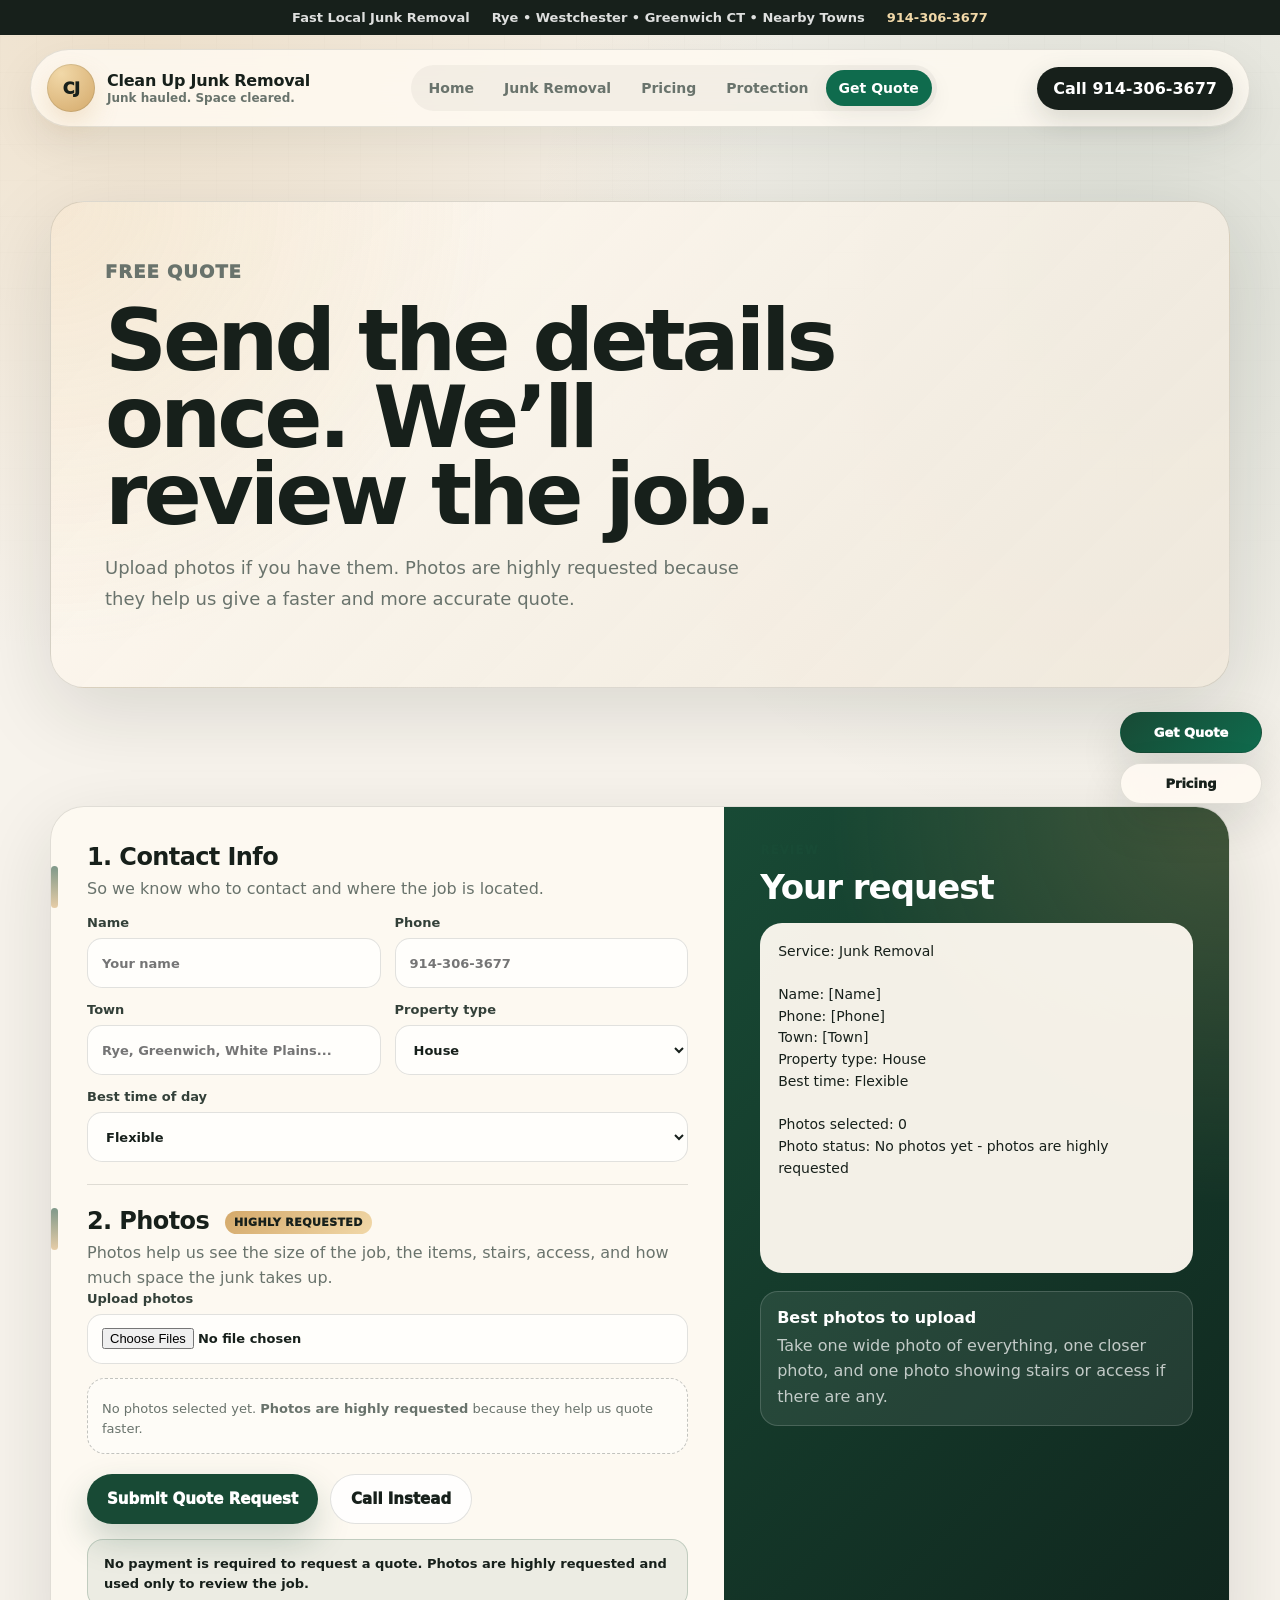
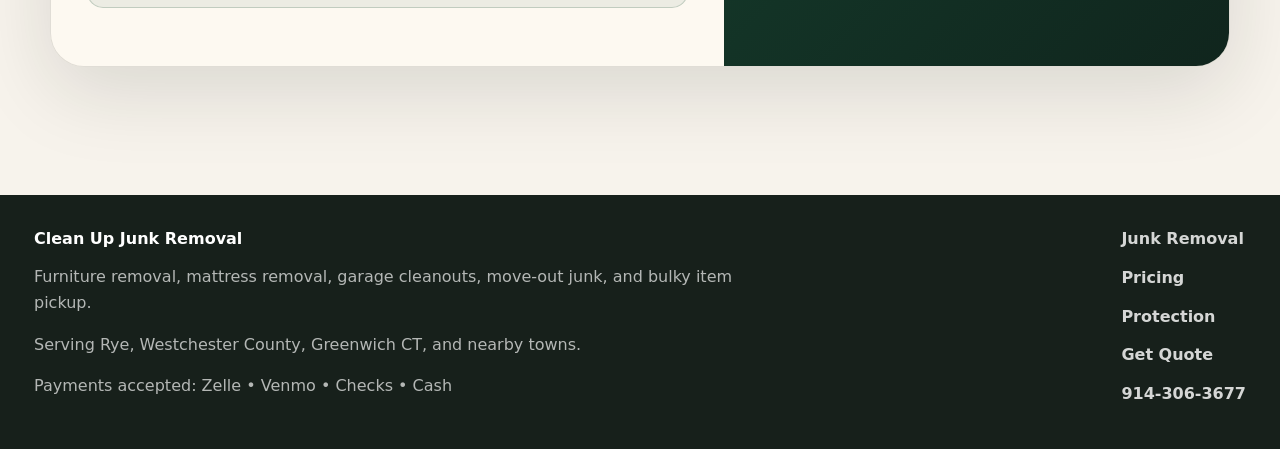
==== commit c9e41c03: "Correct quote form changes" ====
--- a/contact.html
+++ b/contact.html
@@ -41,13 +41,15 @@
     </header>
 
     
+
+
 <main>
   <section class="page-hero">
     <div class="container">
       <div class="page-hero-card">
         <p class="eyebrow">Free Quote</p>
         <h1>Send the details once. We’ll review the job.</h1>
-        <p>Upload photos if you have them. Your request goes directly into our quote system so we can review the job, timing, access, and photos clearly.</p>
+        <p>Upload photos if you have them. Photos are highly requested because they help us give a faster and more accurate quote.</p>
       </div>
     </div>
   </section>
@@ -84,31 +86,8 @@
                     <option>Not sure</option>
                   </select>
                 </label>
-              </div>
-            </div>
 
-            <div class="form-block">
-              <h3>2. Timing</h3>
-              <p>Urgent requests are easier to handle when timing is clear.</p>
-
-              <div class="field-grid">
-                <label>Preferred timing
-                  <select id="qTiming">
-                    <option>Flexible timing</option>
-                    <option>ASAP if available</option>
-                    <option>Today if available</option>
-                    <option>Tomorrow if available</option>
-                    <option>This week if available</option>
-                    <option>Next available opening</option>
-                    <option>Weekend if available</option>
-                  </select>
-                </label>
-
-                <label>Requested date
-                  <input id="qRequestedDate" type="date">
-                </label>
-
-                <label>Best time of day
+                <label class="full">Best time of day
                   <select id="qRequestedTime">
                     <option>Flexible</option>
                     <option>Morning</option>
@@ -121,67 +100,15 @@
             </div>
 
             <div class="form-block">
-              <h3>3. Junk Details</h3>
-              <p>Tell us what needs to go and how easy it is to access.</p>
+              <h3>2. Photos <span class="highly-requested">Highly Requested</span></h3>
+              <p>Photos help us see the size of the job, the items, stairs, access, and how much space the junk takes up.</p>
 
-              <div class="field-grid">
-                <label>Item type
-                  <select id="qItemType">
-                    <option>Mixed junk</option>
-                    <option>Furniture</option>
-                    <option>Mattress / box spring</option>
-                    <option>Garage junk</option>
-                    <option>Move-out junk</option>
-                    <option>Storage clutter</option>
-                    <option>Cleanout</option>
-                    <option>Other</option>
-                  </select>
-                </label>
-
-                <label>Load size
-                  <select id="qJunkSize">
-                    <option>Minimum pickup</option>
-                    <option>Single large item</option>
-                    <option>Small pickup</option>
-                    <option>Medium load</option>
-                    <option>Large load</option>
-                    <option>Full load</option>
-                    <option>Cleanout</option>
-                    <option>Not sure</option>
-                  </select>
-                </label>
-
-                <label>Access
-                  <select id="qAccess">
-                    <option>Curbside / easy access</option>
-                    <option>Inside pickup</option>
-                    <option>Stairs involved</option>
-                    <option>Long carry</option>
-                    <option>Heavy items</option>
-                    <option>Mixed access</option>
-                  </select>
-                </label>
-
-                <label>Heavy items?
-                  <select id="qHeavyItems">
-                    <option>No major heavy items</option>
-                    <option>One heavy item</option>
-                    <option>Multiple heavy items</option>
-                    <option>Not sure</option>
-                  </select>
-                </label>
-
-                <label class="full">Job details
-                  <textarea id="qDetails" placeholder="Example: couch and mattress inside apartment, 1 flight of stairs, flexible this week."></textarea>
-                </label>
-
-                <label class="full">Upload photos
-                  <input id="qPhotos" type="file" accept="image/*" multiple>
-                </label>
-              </div>
+              <label class="full">Upload photos
+                <input id="qPhotos" type="file" accept="image/*" multiple>
+              </label>
 
               <div class="photo-preview" id="photoPreview">
-                <p>No photos selected yet.</p>
+                <p>No photos selected yet. Photos are highly requested for faster quotes.</p>
               </div>
 
               <div class="quote-actions">
@@ -190,7 +117,7 @@
               </div>
 
               <div class="status" id="quoteStatus">
-                No payment is required to request a quote. Photos are used only to review the job.
+                No payment is required to request a quote. Photos are highly requested and used only to review the job.
               </div>
             </div>
           </form>
@@ -201,7 +128,7 @@
             <div class="preview-box" id="quotePreview"></div>
 
             <div class="preview-note">
-              <strong>Tip for faster quotes</strong>
+              <strong>Best photos to upload</strong>
               <p>Take one wide photo of everything, one closer photo, and one photo showing stairs or access if there are any.</p>
             </div>
           </aside>
@@ -210,6 +137,8 @@
     </div>
   </section>
 </main>
+
+
 
 
     <footer class="footer">
--- a/alive.css
+++ b/alive.css
@@ -653,3 +653,27 @@
     height: 38px;
   }
 }
+
+
+/* Simplified quote form badge */
+.highly-requested {
+  display: inline-flex;
+  margin-left: 8px;
+  padding: 5px 9px;
+  border-radius: 999px;
+  background: linear-gradient(135deg, #d4a96a, #f1d8a8);
+  color: #17201b;
+  font-size: 11px;
+  font-weight: 1000;
+  letter-spacing: .4px;
+  text-transform: uppercase;
+  vertical-align: middle;
+}
+
+@media(max-width: 650px) {
+  .highly-requested {
+    margin-left: 0;
+    margin-top: 8px;
+    width: fit-content;
+  }
+}
